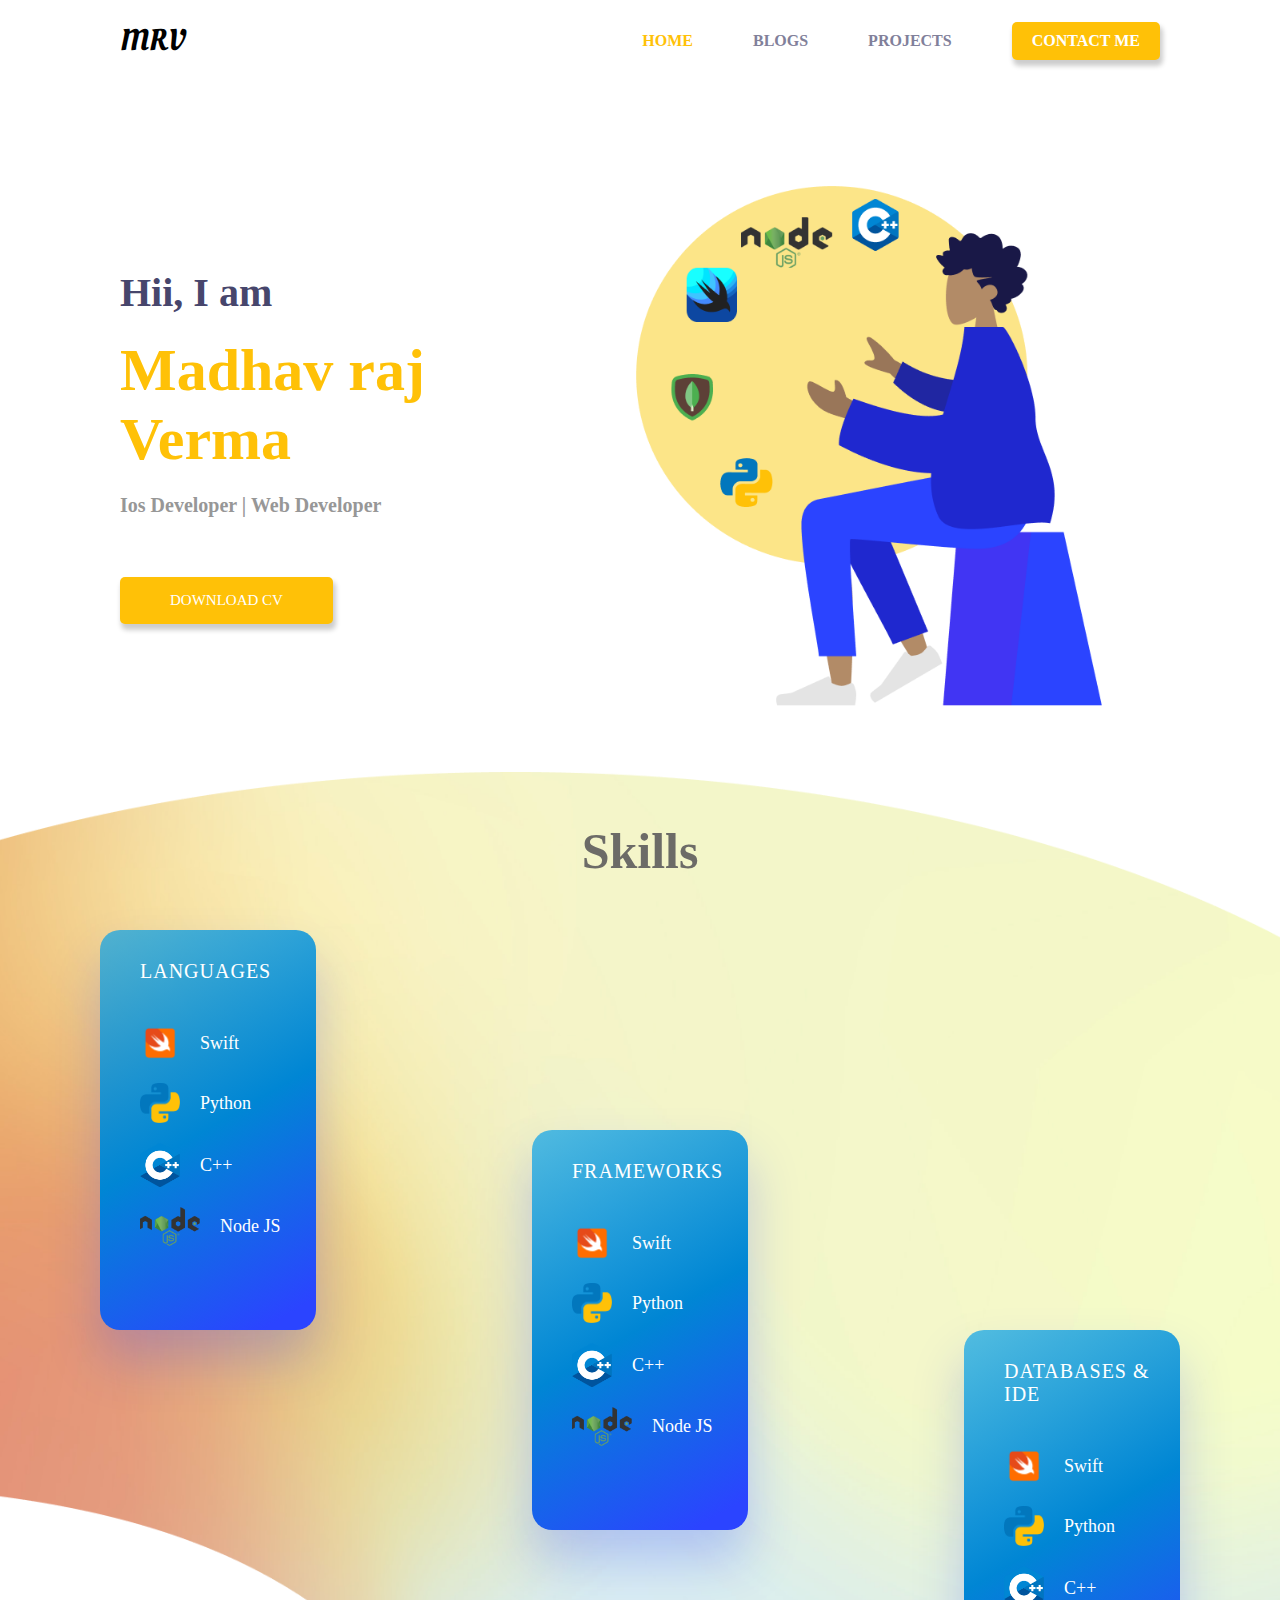
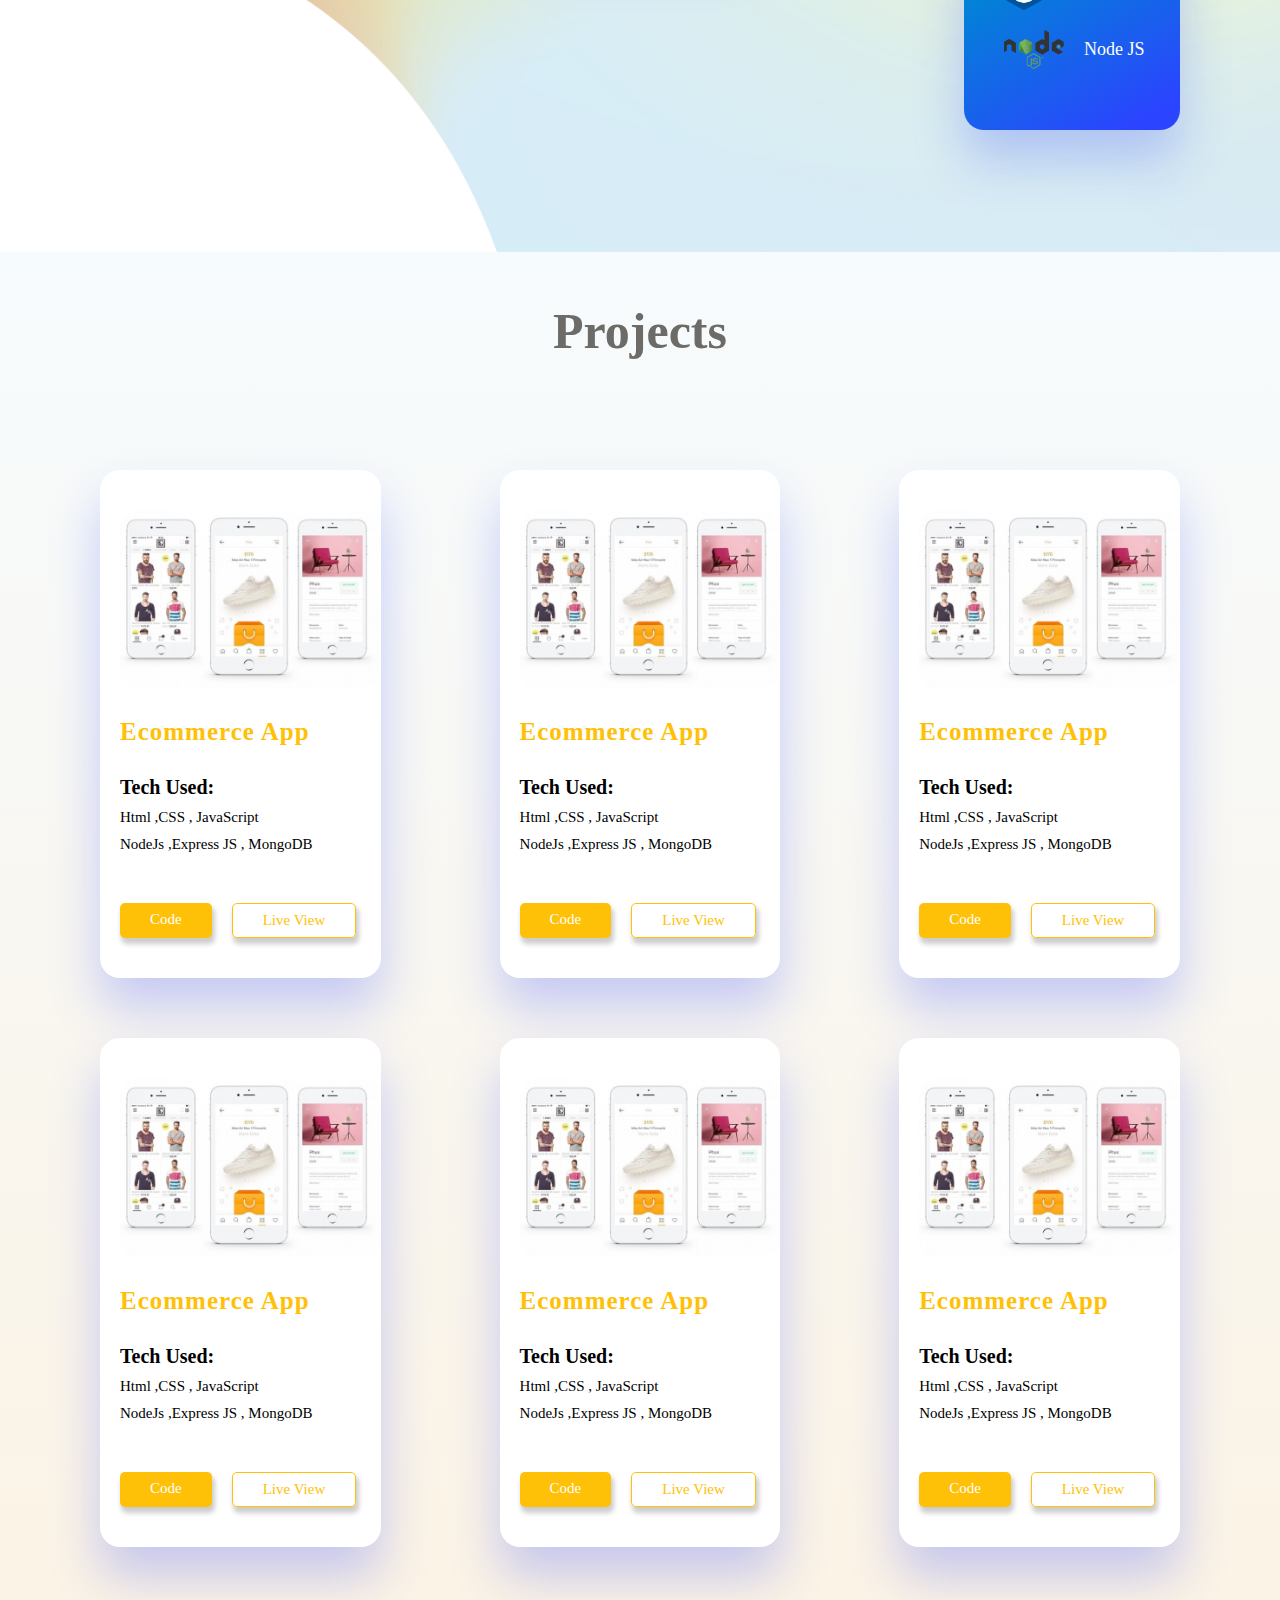
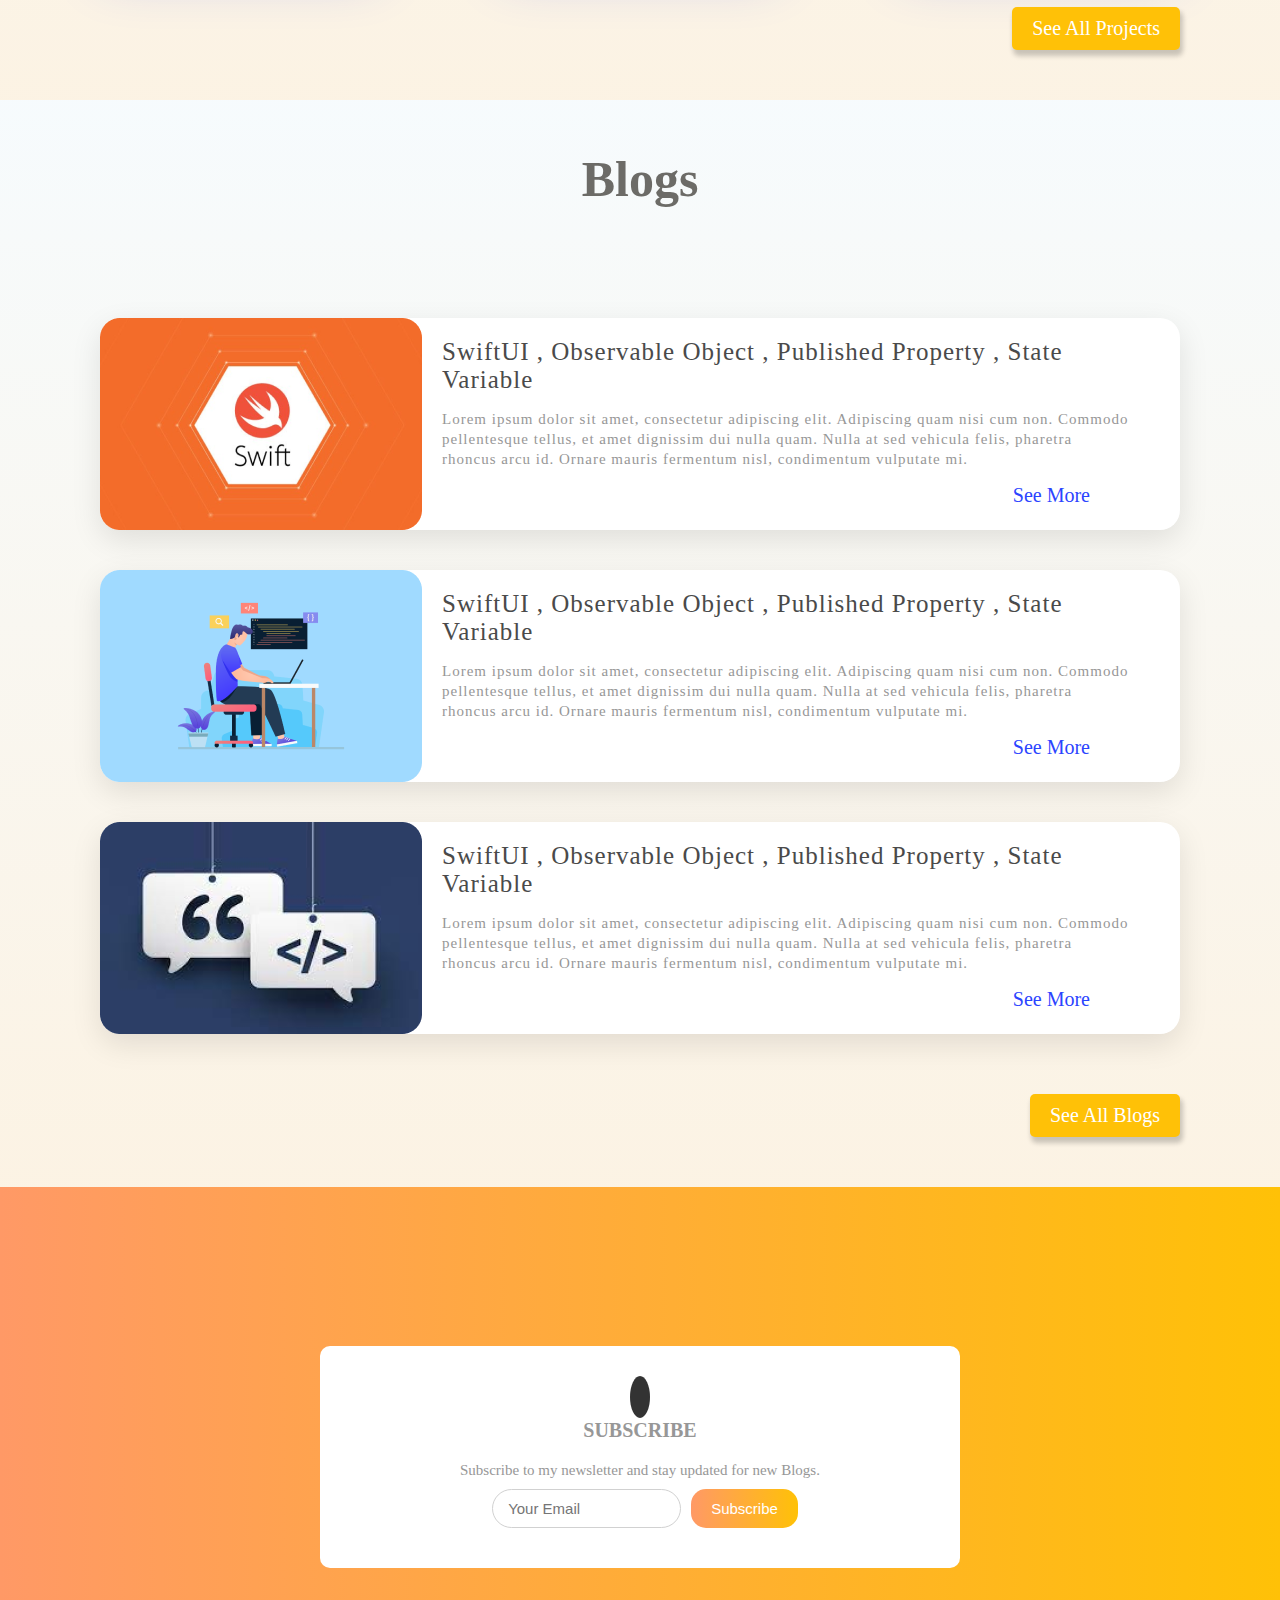
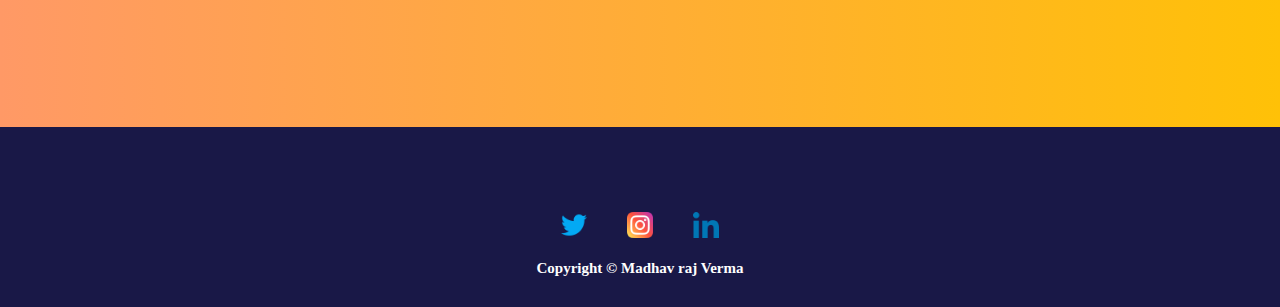
==== index.html @ d3870e19 "first commit" ====
<!DOCTYPE html>
<html lang="en">
<head>
    <meta charset="UTF-8">
    <meta http-equiv="X-UA-Compatible" content="IE=edge">
    <meta name="viewport" content="width=device-width, initial-scale=1.0">
    <link rel="stylesheet" href="https://use.fontawesome.com/releases/v5.9.0/css/all.css" integrity="sha384-i1LQnF23gykqWXg6jxC2ZbCbUMxyw5gLZY6UiUS98LYV5unm8GWmfkIS6jqJfb4E" crossorigin="anonymous">
    <title>MRV</title>
     <link rel="stylesheet" href="style.css">
</head>
<body>
   <div class="container">
  <section class="section-1">
    <div class="nav">
        <div class="logo">
         <a href="" class="logo">MRV</a>
        </div>

        <nav class="nav-bar">
          <a href="" class="nav-link active">Home</a>
          <a href="" class="nav-link">Blogs</a>
          <a href="" class="nav-link">Projects</a>
          <a href="" class="nav-link cta-btn">Contact Me</a>
        </nav>
      </div>
       <div class="section-hero">
           <div class="hero-item">
               <h2 class="intro">Hii, I am</h2>
               <h1 class="name">Madhav raj Verma</h1>
               <h2 class="about">Ios Developer | Web Developer</h2>
               <a href="" class="download-cv-btn">Download CV</a>
           </div>
           <div class="hero-image">
               <img src="images/heroImage.png" class ='img-hero' alt="">
           </div>
       </div>
  </section>
  <section class="section-2">
      <h1 class="skills-heading">Skills</h1>
    <div class="skills-section">
        <div class="card card-1">
          <p class="skill-head">Languages</p>
  
            <div class="skills">
              <div class="skill">
                  <img src="images/swift-icon.png" alt="" class="skill-icon">
                   <p class="skill-name">Swift</p>
              </div>
              <div class="skill">
                 <img src="images/python-icon.png" alt="" class="skill-icon">
                  <p class="skill-name">Python</p>
             </div>
             <div class="skill">
                 <img src="images/c++-icon.png" alt="" class="skill-icon">
                  <p class="skill-name">C++</p>
             </div>
             <div class="skill">
                 <img src="images/nodejs-icon.png" alt="" class="skill-icon node-js-icon">
                  <p class="skill-name">Node JS</p>
             </div>
            </div>
        </div>
  
        <div class="card card-2">
          <p class="skill-head">Frameworks</p>
          
            <div class="skills">
              <div class="skill">
                  <img src="images/swift-icon.png" alt="" class="skill-icon">
                   <p class="skill-name">Swift</p>
              </div>
              <div class="skill">
                 <img src="images/python-icon.png" alt="" class="skill-icon">
                  <p class="skill-name">Python</p>
             </div>
             <div class="skill">
                 <img src="images/c++-icon.png" alt="" class="skill-icon">
                  <p class="skill-name">C++</p>
             </div>
             <div class="skill">
                 <img src="images/nodejs-icon.png" alt="" class="skill-icon node-js-icon">
                  <p class="skill-name">Node JS</p>
             </div>
            </div>
        </div>
  
        <div class="card card-3 ">
          <p class="skill-head">Databases & IDE</p>
          
            <div class="skills">
              <div class="skill">
                  <img src="images/swift-icon.png" alt="" class="skill-icon">
                   <p class="skill-name">Swift</p>
              </div>
              <div class="skill">
                 <img src="images/python-icon.png" alt="" class="skill-icon">
                  <p class="skill-name">Python</p>
             </div>
             <div class="skill">
                 <img src="images/c++-icon.png" alt="" class="skill-icon">
                  <p class="skill-name">C++</p>
             </div>
             <div class="skill">
                 <img src="images/nodejs-icon.png" alt="" class="skill-icon node-js-icon">
                  <p class="skill-name">Node JS</p>
             </div>
            </div>
        </div>
  
    </div>
  </section>
  <div class="project-section">
    <h1 class="projects-heading">Projects</h1>
    <div class="projects">
      <div class="project-card">
        <img src="images/ecommrce.png" alt="">
         <h2 class="project-name">
           Ecommerce App
         </h2>
         <div class="techUsed">
          <h2>
            Tech Used:
          </h2>
          <ul class = "tech-list">
            <li>Html ,CSS , JavaScript</li>
            <li>NodeJs ,Express JS , MongoDB</li>
          </ul>
         </div>
         <div class="project-btns">
           <a href="" class="code-btn">Code</a>
           <a href="" class="live-view-btn">Live View</a>
         </div>
      </div>
      <div class="project-card">
        <img src="images/ecommrce.png" alt="">
         <h2 class="project-name">
           Ecommerce App
         </h2>
         <div class="techUsed">
          <h2>
            Tech Used:
          </h2>
          <ul class = "tech-list">
            <li>Html ,CSS , JavaScript</li>
            <li>NodeJs ,Express JS , MongoDB</li>
          </ul>
         </div>
         <div class="project-btns">
           <a href="" class="code-btn">Code</a>
           <a href="" class="live-view-btn">Live View</a>
         </div>
      </div>
      <div class="project-card">
        <img src="images/ecommrce.png" alt="">
         <h2 class="project-name">
           Ecommerce App
         </h2>
         <div class="techUsed">
          <h2>
            Tech Used:
          </h2>
          <ul class = "tech-list">
            <li>Html ,CSS , JavaScript</li>
            <li>NodeJs ,Express JS , MongoDB</li>
          </ul>
         </div>
         <div class="project-btns">
           <a href="" class="code-btn">Code</a>
           <a href="" class="live-view-btn">Live View</a>
         </div>
      </div>
    </div>
  
    <div class="projects">
      <div class="project-card">
        <img src="images/ecommrce.png" alt="">
         <h2 class="project-name">
           Ecommerce App
         </h2>
         <div class="techUsed">
          <h2>
            Tech Used:
          </h2>
          <ul class = "tech-list">
            <li>Html ,CSS , JavaScript</li>
            <li>NodeJs ,Express JS , MongoDB</li>
          </ul>
         </div>
         <div class="project-btns">
           <a href="" class="code-btn">Code</a>
           <a href="" class="live-view-btn">Live View</a>
         </div>
      </div>
      <div class="project-card">
        <img src="images/ecommrce.png" alt="">
         <h2 class="project-name">
           Ecommerce App
         </h2>
         <div class="techUsed">
          <h2>
            Tech Used:
          </h2>
          <ul class = "tech-list">
            <li>Html ,CSS , JavaScript</li>
            <li>NodeJs ,Express JS , MongoDB</li>
          </ul>
         </div>
         <div class="project-btns">
           <a href="" class="code-btn">Code</a>
           <a href="" class="live-view-btn">Live View</a>
         </div>
      </div>
      <div class="project-card">
        <img src="images/ecommrce.png" alt="">
         <h2 class="project-name">
           Ecommerce App
         </h2>
         <div class="techUsed">
          <h2>
            Tech Used:
          </h2>
          <ul class = "tech-list">
            <li>Html ,CSS , JavaScript</li>
            <li>NodeJs ,Express JS , MongoDB</li>
          </ul>
         </div>
         <div class="project-btns">
           <a href="" class="code-btn">Code</a>
           <a href="" class="live-view-btn">Live View</a>
         </div>
      </div>
    </div>
    <div class="see-all-project">
      <a href="" class="all-project">See All Projects</a>
    </div>
  </div>
  
  <section class="blog-section">
    <h1 class="projects-heading">Blogs</h1>
    <div class="blogs">
      <div class="blog">
        <img src="images/blog-1.png" alt="">
         <div class="blog-heading">
           <div class="title">
            SwiftUI , Observable Object , Published Property , State Variable 
           </div>
           <div class="subtile">
            Lorem ipsum dolor sit amet, consectetur adipiscing elit. Adipiscing quam nisi cum non. Commodo pellentesque tellus, et amet dignissim dui nulla quam. Nulla at sed vehicula felis, pharetra rhoncus arcu id. Ornare mauris fermentum nisl, condimentum vulputate mi.
           </div>
           <div class="see-all-btn">
             <a href="" class="sell-all">See More</a>
           </div>
         </div>
      </div>
      <div class="blog">
        <img src="images/blog-2.png" alt="">
         <div class="blog-heading">
           <div class="title">
            SwiftUI , Observable Object , Published Property , State Variable 
           </div>
           <div class="subtile">
            Lorem ipsum dolor sit amet, consectetur adipiscing elit. Adipiscing quam nisi cum non. Commodo pellentesque tellus, et amet dignissim dui nulla quam. Nulla at sed vehicula felis, pharetra rhoncus arcu id. Ornare mauris fermentum nisl, condimentum vulputate mi.
           </div>
           <div class="see-all-btn">
             <a href="" class="sell-all">See More</a>
           </div>
         </div>
      </div>
      <div class="blog">
        <img src="images/blog-3.png" alt="">
         <div class="blog-heading">
           <div class="title">
            SwiftUI , Observable Object , Published Property , State Variable 
           </div>
           <div class="subtile">
            Lorem ipsum dolor sit amet, consectetur adipiscing elit. Adipiscing quam nisi cum non. Commodo pellentesque tellus, et amet dignissim dui nulla quam. Nulla at sed vehicula felis, pharetra rhoncus arcu id. Ornare mauris fermentum nisl, condimentum vulputate mi.
           </div>
           <div class="see-all-btn">
             <a href="" class="sell-all">See More</a>
           </div>
         </div>
      </div>
    </div>
    <div class="see-all-project">
      <a href="" class="all-project">See All Blogs</a>
    </div>
  </section>

<section class="news-letter">
  <div class="wrapper">
    <form action="#" class="card-content">
      <div class="container">
        <div class="image">
          <i class="fas fa-envelope"></i>
        </div>
        <h1>Subscribe</h1>
        <p>Subscribe to my newsletter and stay updated for new Blogs.</p>
      </div>
      <div class="form-input">
        <label for="email"></label>
        <input type="email" placeholder="Your Email">
        <button class="subscribe-btn">Subscribe</button>
      </div>
    </form>
  </div>
</section>

  <footer class="footer">
    <div class="social-media-icon">
      <a href="" class="social-icon">
        <img src="images/twitter.png" class="social-image" alt="">
      </a>
      <a href="" class="social-icon">
        <img src="images/instagram.png" class="social-image" alt="">
      </a>
      <a href="" class="social-icon">
        <img src="images/linkedin.png" class="social-image" alt="">
              </a>
    </div>
    <h3 class="copyright">Copyright © Madhav raj Verma</h3>
  </footer>


   </div>
</body>
</html>
---- style.css ----
@import url('https://fonts.googleapis.com/css2?family=Oleo+Script:wght@700&display=swap');
@import url('https://fonts.googleapis.com/css?family=Roboto:300,400,700&display=swap');
/* Common Styles */
* {
    margin: 0;
    padding: 0;
    box-sizing: border-box;
    list-style-type: none;
    outline: none;
    text-decoration: none;

    /* font-family: "Work Sans", sans-serif; */
  }
  
  html {
    font-size: 62.5%;
    scroll-behavior: smooth;
   
  }
  
  :root {
    --primary-color: #FFC107;
    --white-color: #fff;
    --black-color: #000;
  }
  
  .center {
    display: flex;
    justify-content: center;
    align-items: center;
  }
  /* End of Common Styles */
  

  /* Nav Section */

  .section-1 {
      margin: 0 12rem;
  }

.nav {
    display: flex;
    justify-content:space-between;
    align-items:center;
    margin-top: 2rem;
}

.nav-bar {
    display: flex;
    justify-content:space-between;
    align-items:center;
    gap:6rem;
}

.logo {
    font-family: 'Oleo Script', cursive;
    font-size:3rem;
    
    text-transform:uppercase;
    text-decoration: none;
    color: #000;
}
.nav-link {
    font-size:1.6rem;
    font-weight: 800;
    text-transform:uppercase;
    color:#81809A;
    text-decoration: none;
    transition :all .5s; 
}

.nav-link:hover {
    color: var(--primary-color);
}

.active {
    color: var(--primary-color);
}

.cta-btn {
    padding:1rem 2rem;
    background-color:var(--primary-color);
    color: var(--white-color);
    border-radius: .5rem;
    box-shadow: 2px 5px 5px 1px rgba(0, 0, 0, 0.2);
    transition: all .2s;
}

.cta-btn:hover {
    color: var(--white-color);
    transform: scale(1.05);
}

/* Hero -section */

.section-hero {
    margin-top:6rem;
    display:flex;
    justify-content:space-between;
    /* align-items:center; */
}

.hero-item {
    display:flex;
    flex-direction:column;
    justify-content:center;
    align-items:flex-start;
    gap:2rem;
}



.hero-image {
    transform: scale(0.8);
    -webkit-animation: mover 2s infinite  alternate;
    animation: mover 2s infinite  alternate;
}
@-webkit-keyframes mover {
    0% { transform: translateY(0); }
    100% { transform: translateY(-20px); }
}
@keyframes mover {
    0% { transform: translateY(0); }
    100% { transform: translateY(-20px); }
}

.intro {
    font-size:4rem;
    color:#47466C;
}
.name {
    font-size:6rem;
    color:var(--primary-color);
}
.about {
    font-size:2rem;
    color:#979797;
}

.download-cv-btn{
    margin-top:4rem;
    font-size:1.5rem;
    text-transform:uppercase;
    padding:1.5rem 5rem;
    background-color:var(--primary-color);
    color: var(--white-color);
    border-radius: .5rem;
    box-shadow: 2px 5px 5px 1px rgba(0, 0, 0, 0.2);
    transition: all .2s;
}

.download-cv-btn:hover {
    color: var(--white-color);
    transform: scale(1.05);
}

/* end of Hero -section */

/* end of Section -1 */


/* skils-section */ 

.section-2 {
    background: url(images/bg-ellipse.png)    ; 
    background-size: cover;  
    width: 100%;
    height:120vh; 
}

.skills-heading {
    font-size:5rem;
    text-align: center;
    padding-top: 5rem;
    color: #6C6B67;
}


.skills-section {
  
    width: 100%;
    height:100vh;
    display: flex;
    justify-content:space-between;
    padding: 5rem 10rem;
}
  

.card {
    width:20%;
    height:40rem;
    display:flex;
    flex-direction: column;
    align-items: flex-start;
    gap:4rem;
    padding:3rem  0;
    background: linear-gradient(149.83deg, rgba(3, 169, 244, 0.6) -10.82%, #0086D4 49.66%, #2B44FF 94.01%);
    box-shadow: 0px 30px 50px rgba(43, 68, 255, 0.25);
    border-radius: 20px;
    padding-left: 4rem;
    transition: all .4s;
}

.card-2 {
    align-self: center;
}

.card-3 {
    align-self: flex-end;
}

.card:hover {
    transform:  translateY(-10px) scale(1.09);
    /* transform:; */
}

.skills {
    display:flex;
    flex-direction: column;
    align-items: flex-start;
    gap:2rem;
    
}

.skill-head {
    font-size:2rem;
    text-transform: uppercase;
    color: var(--white-color);
    letter-spacing: .1rem;
}

.skill {
    display:flex;
    justify-content:center;
    align-items:center;
    gap:2rem;
}

.skill p {
   
    color: var(--white-color);
    font-size:1.8rem;
}

.skill-icon {
    width:40px;
}

.node-js-icon {
    width:60px
}

/* end of skills Section*/
  
/* project Section */

.project-section {
    width:100%;
    height:100%;
    padding: 5rem 10rem;
    background: linear-gradient(180deg, rgba(214, 236, 247, 0.21) 0%, rgba(242, 206, 146, 0.25) 100%);
    display: flex;
    flex-direction: column;
    gap:6rem;
}

.projects-heading {
    font-size:5rem;
    text-align: center;
     margin-bottom: 5rem;
     color:#6C6B67;
}

.projects {
    display:flex;
    justify-content:space-between;
}

.project-card {
    width:26%;  
    display:flex;
    flex-direction: column;
    gap:3rem;
    background-color: white;
    padding-top: 4rem;
    padding-bottom: 4rem;
    padding-left: 2rem;
    box-shadow: 0px 30px 50px rgba(43, 68, 255, 0.25);
    border-radius: 20px;
    transition : all .5s;
   
}

.project-card:hover {
    transform:scale(1.04);
}

.project-card img {
    width: 100%;
}

.project-name {
    font-size: 2.5rem;
    color: var(--primary-color);
    letter-spacing: .1rem;
}

.techUsed {
    display: flex;
    flex-direction: column;
    gap:1rem;
}

.tech-list {
    display: flex;
    flex-direction: column;
    gap:1rem;
}

.tech-list li {
    font-size:1.5rem;
}

.techUsed h2 {
    font-size: 2rem;
}

.project-btns {
    margin-top:2rem;
    display: flex;
    gap:2rem;
}

.code-btn{
    font-size:1.5rem;
    padding:.8rem 3rem;
    background-color:var(--primary-color);
    color: var(--white-color);
    border-radius: .5rem;
    box-shadow: 2px 5px 5px 1px rgba(0, 0, 0, 0.2);
    transition: all .2s;
   
}

.live-view-btn {
    font-size:1.5rem;
    padding:.8rem 3rem;
    color:var(--primary-color);
    border-radius: .5rem;
    border: 1px solid var(--primary-color);;
    box-shadow: 2px 5px 5px 1px rgba(0, 0, 0, 0.2);
    transition: all .2s;
}

.code-btn:hover {
    color: var(--white-color);
    transform: scale(1.05);
}

.live-view-btn:hover {
    transform: scale(1.05);
}

.see-all-project {
    display: flex;
    justify-content:flex-end;
  }
  
  .all-project {
      font-size:2rem;
      padding:1rem 2rem;
      /* padding:.8rem 3rem; */
      background-color:var(--primary-color);
      color: var(--white-color);
      border-radius: .5rem;
      box-shadow: 2px 5px 5px 1px rgba(0, 0, 0, 0.2);
      transition: all .2s;
  }

  .all-project:hover {
    color: var(--white-color);
    transform: scale(1.05);
  }

/* end of projects Section */


/*Blog Section */
.blog-section {
    width:100%;
    height:100%;
    padding: 5rem 10rem;
    background: linear-gradient(180deg, rgba(214, 236, 247, 0.21) 0%, rgba(242, 206, 146, 0.25) 100%);
    display: flex;
    flex-direction: column;
    gap:6rem;
}

.blogs {
    display: flex;
    flex-direction: column;
    gap:4rem;
}

.blog {
    display:flex;
    gap:2rem;
    background-color:var(--white-color);
    box-shadow: 0px 10px 30px rgba(0, 0, 0, 0.1);
    border-radius: 20px;   
   transition : all .5s;
}

.blog:hover {
    transform:scale(1.02);
}

.blog-heading {
    display:flex;
    flex-direction: column;
    margin-top:2rem;
    gap:1.5rem;
    padding-right: 5rem;
    
}

.title {
    font-size:2.5rem;
    color:#4A4A4A;
    letter-spacing: .1rem;
}

.subtile {
    font-size:1.5rem;
    color:#979797;
    letter-spacing: .1rem;
    line-height: 2rem;
}


.see-all-btn {
    justify-self: flex-end;
    display: flex;
    justify-content:flex-end;
  }
  
  .sell-all {
      color:#2B44FF;
      font-size:2rem;
       margin-right:4rem ;
     
  }


  /* end of blogs Section */


  /* subscribe Section */

.news-letter {
    width: 100%;
    height:60vh;
    background: linear-gradient(90deg, #ff9966, #FFC107);

}

.wrapper {
    display:flex;
    height: 100%;
    justify-content:center;
    align-items:center;
}
.card-content {
    width: 50%;
    background:#fff;
    display: flex;
    flex-direction: column;
    align-items: center;
    border-radius: 1rem;
    padding: 4rem .5rem;
}
.container {
    width:100%;
    display: flex;
    flex-direction: column;
    align-items:center;
}

.fas.fa-envelope {
    color: #fff;
    font-size: 2rem;
    background: #333;
    padding: 1rem;
    border-radius: 100%;
    margin: 0 0 1rem 0;
  }


  .card-content h1 {
    text-transform: uppercase;
    font-size: 2rem;
    margin: 1rem 1rem;
    color:#979797;
  }
  .card-content p {
      font-size: 1.5rem;
    margin: 1rem 1rem;
    color:#979797;
  }

  .form-input {
    width:100%;
    display: flex;
    justify-content:center;
    gap:1rem;
}


input {
  padding: 1rem 1.5rem;
  width: 30%;
  border-radius: 2rem;
  outline: none;
  border: .1rem solid #d1d1d1;
  font-size: 1.5rem;
}

.subscribe-btn {
  padding: 1rem 2rem;
  border-radius: 1.5rem;
  background: linear-gradient(90deg, #ff9966, #FFC107);
  color: #fff;
  font-size: 1.5rem;
  border: none;
  outline: none;
  cursor: pointer;

}

/* end of subscribe section */

  /* footer-section */

  footer {
      width:100%;
      height:20vh;
      background-color:#191847;
      display: flex;
      flex-direction: column;
      justify-content:flex-end;
      align-items:center;
      gap:2rem;
      padding-bottom:3rem;
  }
  .social-media-icon {
      display: flex;
      gap:4rem;
  }
  .social-image {
      width:26px;
  }

  .copyright {
      font-size: 1.5rem;
      color: var(--white-color);
  }

/* end of footer section */
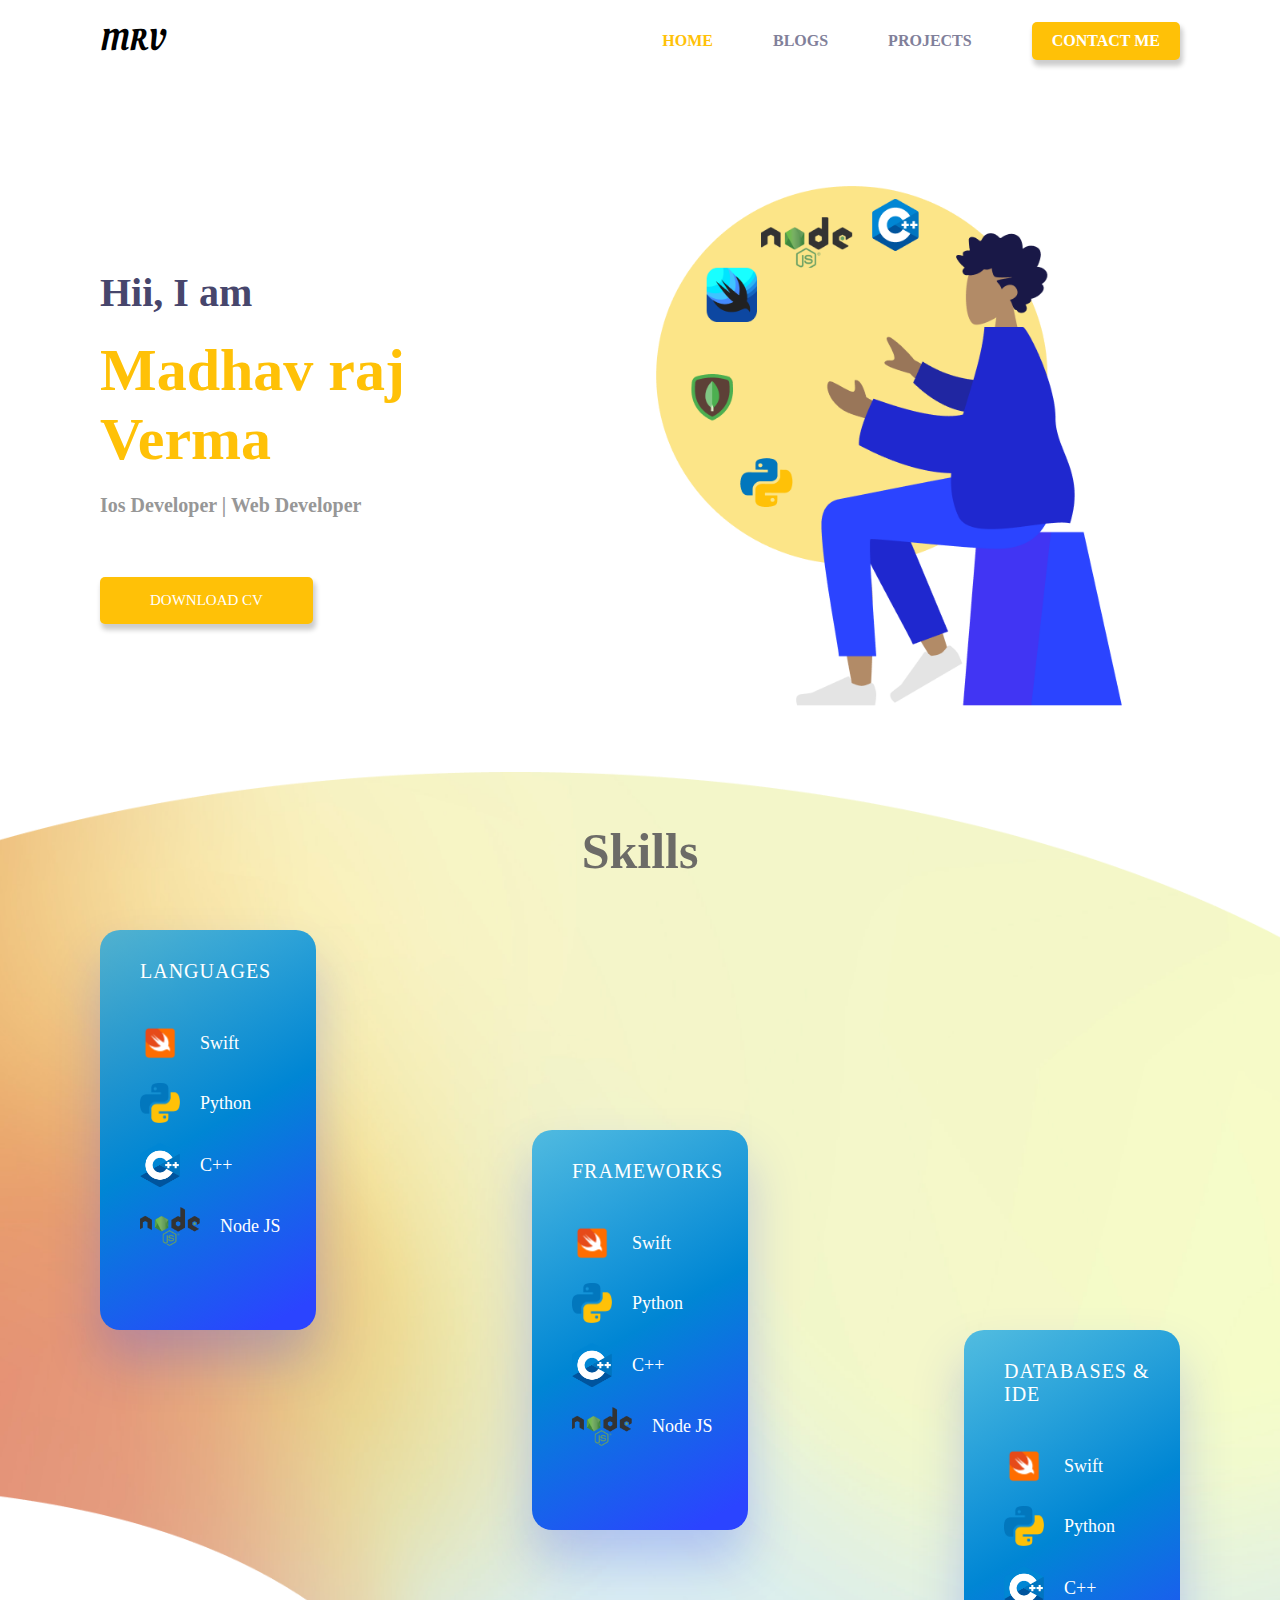
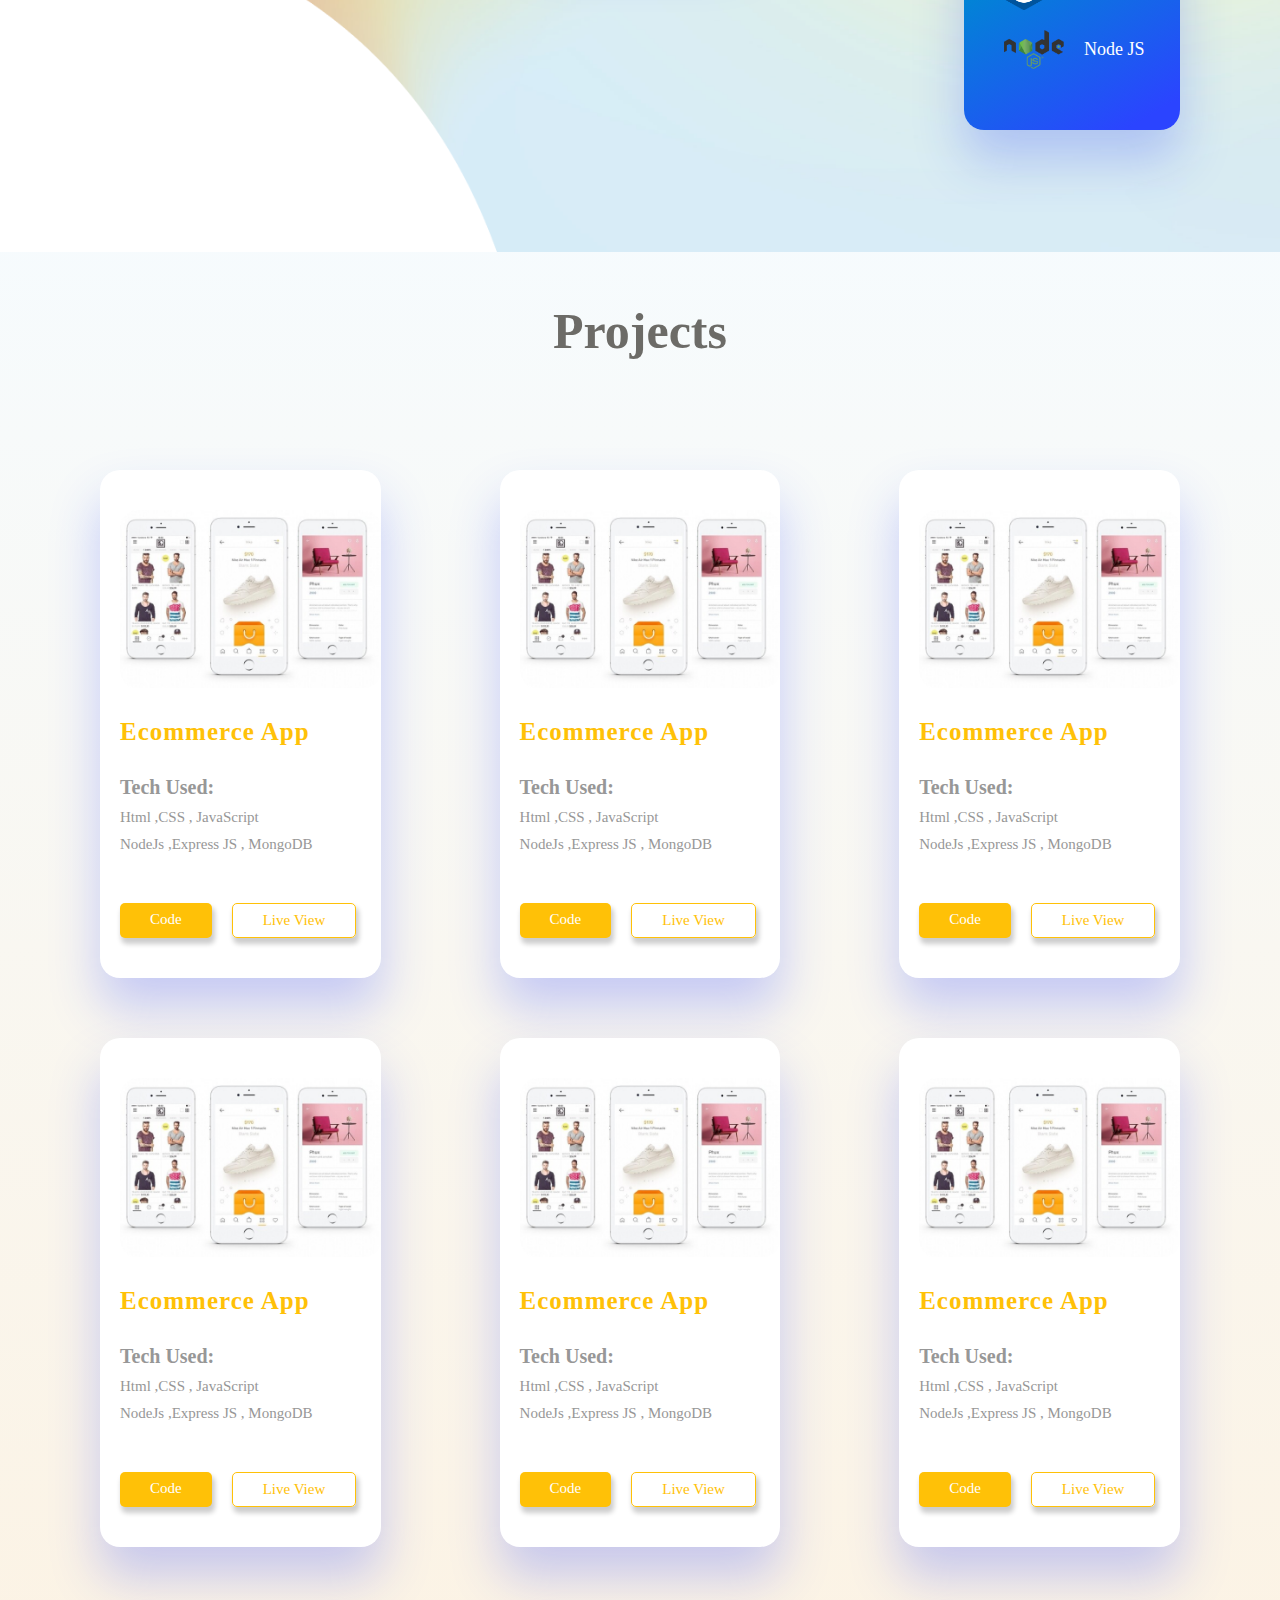
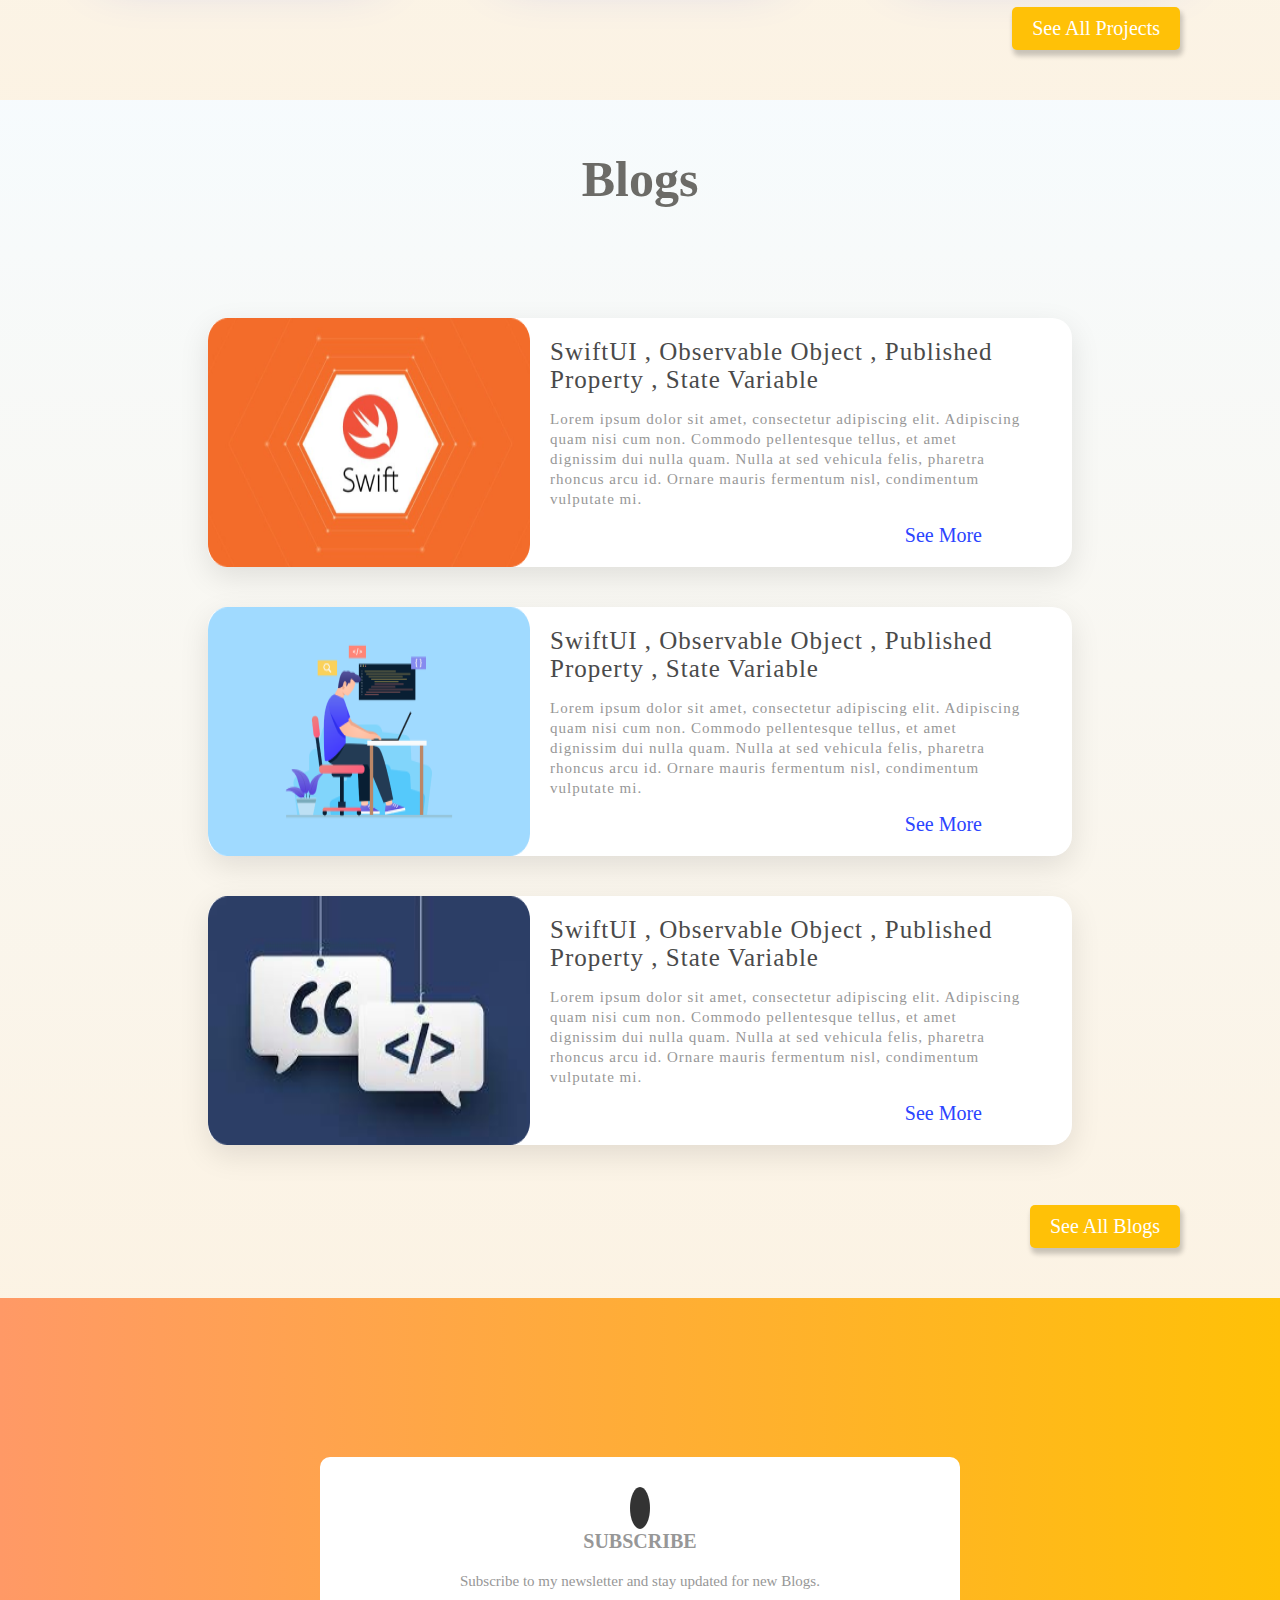
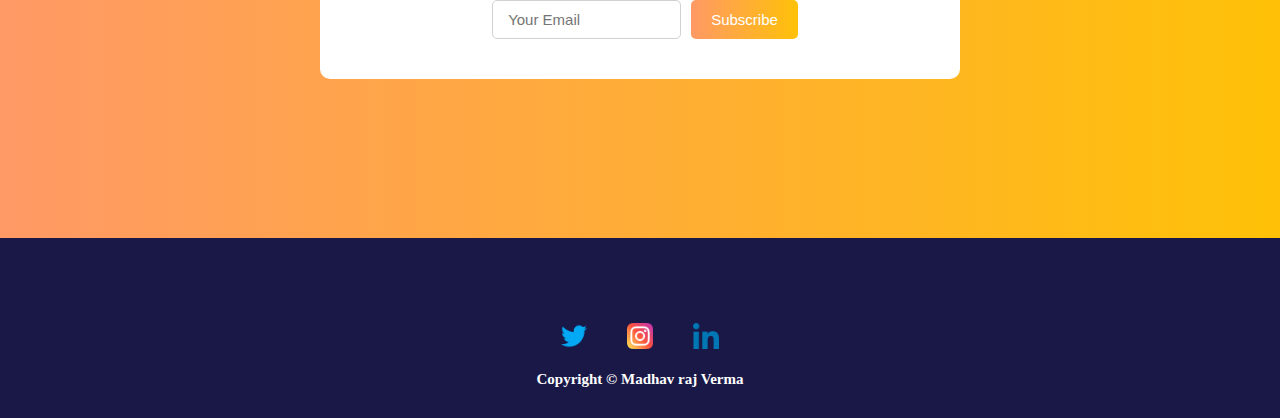
==== commit cf24ba82: "modified blog.html" ====
--- a/index.html
+++ b/index.html
@@ -6,7 +6,9 @@
     <meta name="viewport" content="width=device-width, initial-scale=1.0">
     <link rel="stylesheet" href="https://use.fontawesome.com/releases/v5.9.0/css/all.css" integrity="sha384-i1LQnF23gykqWXg6jxC2ZbCbUMxyw5gLZY6UiUS98LYV5unm8GWmfkIS6jqJfb4E" crossorigin="anonymous">
     <title>MRV</title>
+    <link rel="stylesheet" href="main.css">
      <link rel="stylesheet" href="style.css">
+    
 </head>
 <body>
    <div class="container">
@@ -17,10 +19,10 @@
         </div>
 
         <nav class="nav-bar">
-          <a href="" class="nav-link active">Home</a>
-          <a href="" class="nav-link">Blogs</a>
-          <a href="" class="nav-link">Projects</a>
-          <a href="" class="nav-link cta-btn">Contact Me</a>
+          <a href="index.html" class="nav-link active">Home</a>
+          <a href="blog/blog.html" class="nav-link">Blogs</a>
+          <a href="projects/project.index.html" class="nav-link">Projects</a>
+          <a href="contactus/contact.html" class="nav-link cta-btn">Contact Me</a>
         </nav>
       </div>
        <div class="section-hero">
@@ -282,7 +284,7 @@
       </div>
     </div>
     <div class="see-all-project">
-      <a href="" class="all-project">See All Blogs</a>
+      <a href="blog/blog.html" class="all-project">See All Blogs</a>
     </div>
   </section>
 
--- a/main.css
+++ b/main.css
@@ -0,0 +1,123 @@
+@import url('https://fonts.googleapis.com/css2?family=Oleo+Script:wght@700&display=swap');
+@import url('https://fonts.googleapis.com/css?family=Roboto:300,400,700&display=swap');
+/* Common Styles */
+* {
+    margin: 0;
+    padding: 0;
+    box-sizing: border-box;
+    list-style-type: none;
+    outline: none;
+    text-decoration: none;
+
+    /* font-family: "Work Sans", sans-serif; */
+  }
+  
+  html {
+    font-size: 62.5%;
+    scroll-behavior: smooth;
+   
+  }
+  
+  :root {
+    --primary-color: #FFC107;
+    --white-color: #fff;
+    --black-color: #000;
+  }
+  
+  .center {
+    display: flex;
+    justify-content: center;
+    align-items: center;
+  }
+  /* End of Common Styles */
+  
+
+  /* Nav Section */
+
+  .section-1 {
+      margin: 0 10rem;
+  }
+
+.nav {
+    display: flex;
+    justify-content:space-between;
+    align-items:center;
+    margin-top: 2rem;
+}
+
+.nav-bar {
+    display: flex;
+    justify-content:space-between;
+    align-items:center;
+    gap:6rem;
+}
+
+.logo {
+    font-family: 'Oleo Script', cursive;
+    font-size:3rem;
+    
+    text-transform:uppercase;
+    text-decoration: none;
+    color: #000;
+}
+.nav-link {
+    font-size:1.6rem;
+    font-weight: 800;
+    text-transform:uppercase;
+    color:#81809A;
+    text-decoration: none;
+    transition :all .5s; 
+}
+
+.nav-link:hover {
+    color: var(--primary-color);
+}
+
+.active {
+    color: var(--primary-color);
+}
+
+.cta-btn {
+    padding:1rem 2rem;
+    background-color:var(--primary-color);
+    color: var(--white-color);
+    border-radius: .5rem;
+    box-shadow: 2px 5px 5px 1px rgba(0, 0, 0, 0.2);
+    transition: all .2s;
+}
+
+.cta-btn:hover {
+    color: var(--white-color);
+    transform: scale(1.05);
+}
+/* end of Nav Section */
+
+
+
+  /* footer-section */
+
+  footer {
+    width:100%;
+    height:20vh;
+    background-color:#191847;
+    display: flex;
+    flex-direction: column;
+    justify-content:flex-end;
+    align-items:center;
+    gap:2rem;
+    padding-bottom:3rem;
+}
+.social-media-icon {
+    display: flex;
+    gap:4rem;
+}
+.social-image {
+    width:26px;
+}
+
+.copyright {
+    font-size: 1.5rem;
+    color: var(--white-color);
+}
+
+/* end of footer section */--- a/style.css
+++ b/style.css
@@ -1,95 +1,3 @@
-@import url('https://fonts.googleapis.com/css2?family=Oleo+Script:wght@700&display=swap');
-@import url('https://fonts.googleapis.com/css?family=Roboto:300,400,700&display=swap');
-/* Common Styles */
-* {
-    margin: 0;
-    padding: 0;
-    box-sizing: border-box;
-    list-style-type: none;
-    outline: none;
-    text-decoration: none;
-
-    /* font-family: "Work Sans", sans-serif; */
-  }
-  
-  html {
-    font-size: 62.5%;
-    scroll-behavior: smooth;
-   
-  }
-  
-  :root {
-    --primary-color: #FFC107;
-    --white-color: #fff;
-    --black-color: #000;
-  }
-  
-  .center {
-    display: flex;
-    justify-content: center;
-    align-items: center;
-  }
-  /* End of Common Styles */
-  
-
-  /* Nav Section */
-
-  .section-1 {
-      margin: 0 12rem;
-  }
-
-.nav {
-    display: flex;
-    justify-content:space-between;
-    align-items:center;
-    margin-top: 2rem;
-}
-
-.nav-bar {
-    display: flex;
-    justify-content:space-between;
-    align-items:center;
-    gap:6rem;
-}
-
-.logo {
-    font-family: 'Oleo Script', cursive;
-    font-size:3rem;
-    
-    text-transform:uppercase;
-    text-decoration: none;
-    color: #000;
-}
-.nav-link {
-    font-size:1.6rem;
-    font-weight: 800;
-    text-transform:uppercase;
-    color:#81809A;
-    text-decoration: none;
-    transition :all .5s; 
-}
-
-.nav-link:hover {
-    color: var(--primary-color);
-}
-
-.active {
-    color: var(--primary-color);
-}
-
-.cta-btn {
-    padding:1rem 2rem;
-    background-color:var(--primary-color);
-    color: var(--white-color);
-    border-radius: .5rem;
-    box-shadow: 2px 5px 5px 1px rgba(0, 0, 0, 0.2);
-    transition: all .2s;
-}
-
-.cta-btn:hover {
-    color: var(--white-color);
-    transform: scale(1.05);
-}
 
 /* Hero -section */
 
@@ -97,6 +5,7 @@
     margin-top:6rem;
     display:flex;
     justify-content:space-between;
+    gap:2rem;
     /* align-items:center; */
 }
 
@@ -309,6 +218,7 @@
     display: flex;
     flex-direction: column;
     gap:1rem;
+    color:#979797;
 }
 
 .tech-list {
@@ -399,10 +309,12 @@
 .blogs {
     display: flex;
     flex-direction: column;
+    align-items:center;
     gap:4rem;
 }
 
 .blog {
+    width: 80%;
     display:flex;
     gap:2rem;
     background-color:var(--white-color);
@@ -448,6 +360,7 @@
       color:#2B44FF;
       font-size:2rem;
        margin-right:4rem ;
+       margin-bottom:2rem ;
      
   }
 
@@ -519,7 +432,7 @@
 input {
   padding: 1rem 1.5rem;
   width: 30%;
-  border-radius: 2rem;
+  border-radius: .5rem;
   outline: none;
   border: .1rem solid #d1d1d1;
   font-size: 1.5rem;
@@ -527,7 +440,7 @@
 
 .subscribe-btn {
   padding: 1rem 2rem;
-  border-radius: 1.5rem;
+  border-radius: .5rem;
   background: linear-gradient(90deg, #ff9966, #FFC107);
   color: #fff;
   font-size: 1.5rem;
@@ -539,30 +452,3 @@
 
 /* end of subscribe section */
 
-  /* footer-section */
-
-  footer {
-      width:100%;
-      height:20vh;
-      background-color:#191847;
-      display: flex;
-      flex-direction: column;
-      justify-content:flex-end;
-      align-items:center;
-      gap:2rem;
-      padding-bottom:3rem;
-  }
-  .social-media-icon {
-      display: flex;
-      gap:4rem;
-  }
-  .social-image {
-      width:26px;
-  }
-
-  .copyright {
-      font-size: 1.5rem;
-      color: var(--white-color);
-  }
-
-/* end of footer section */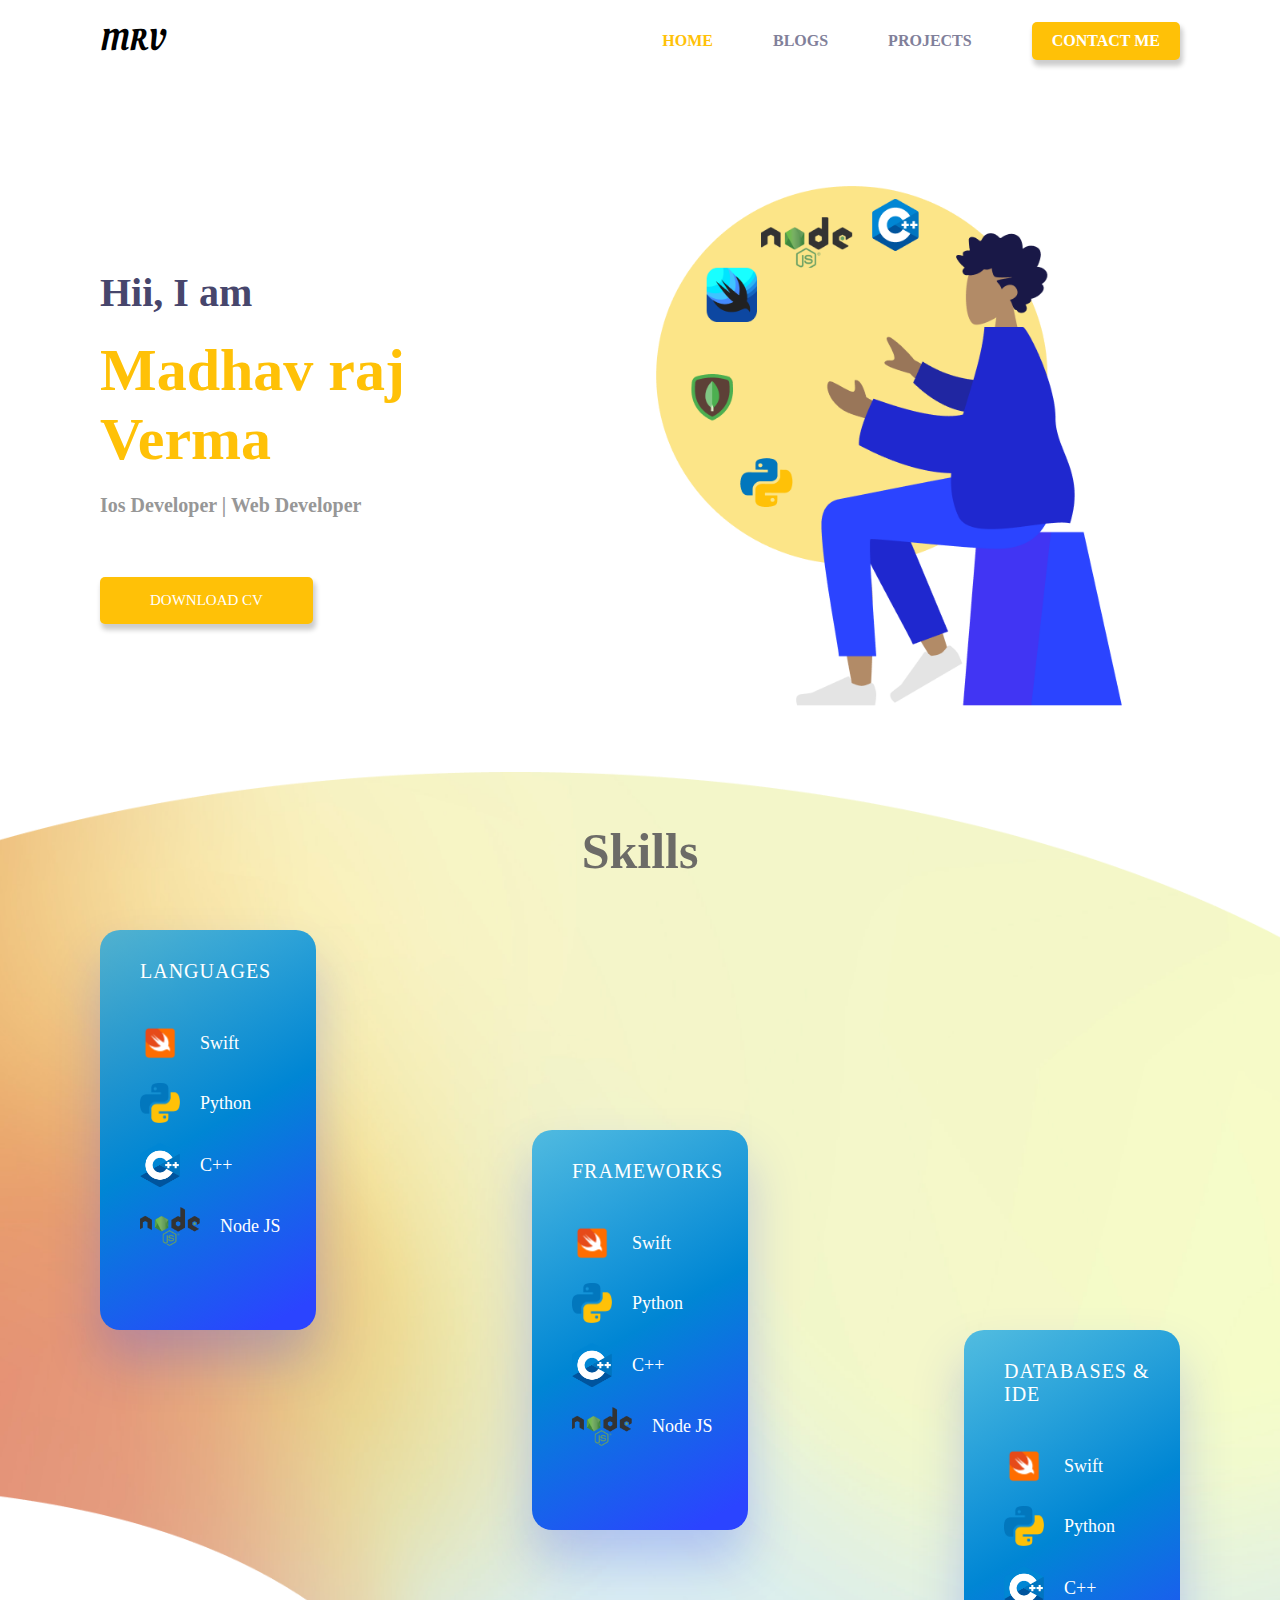
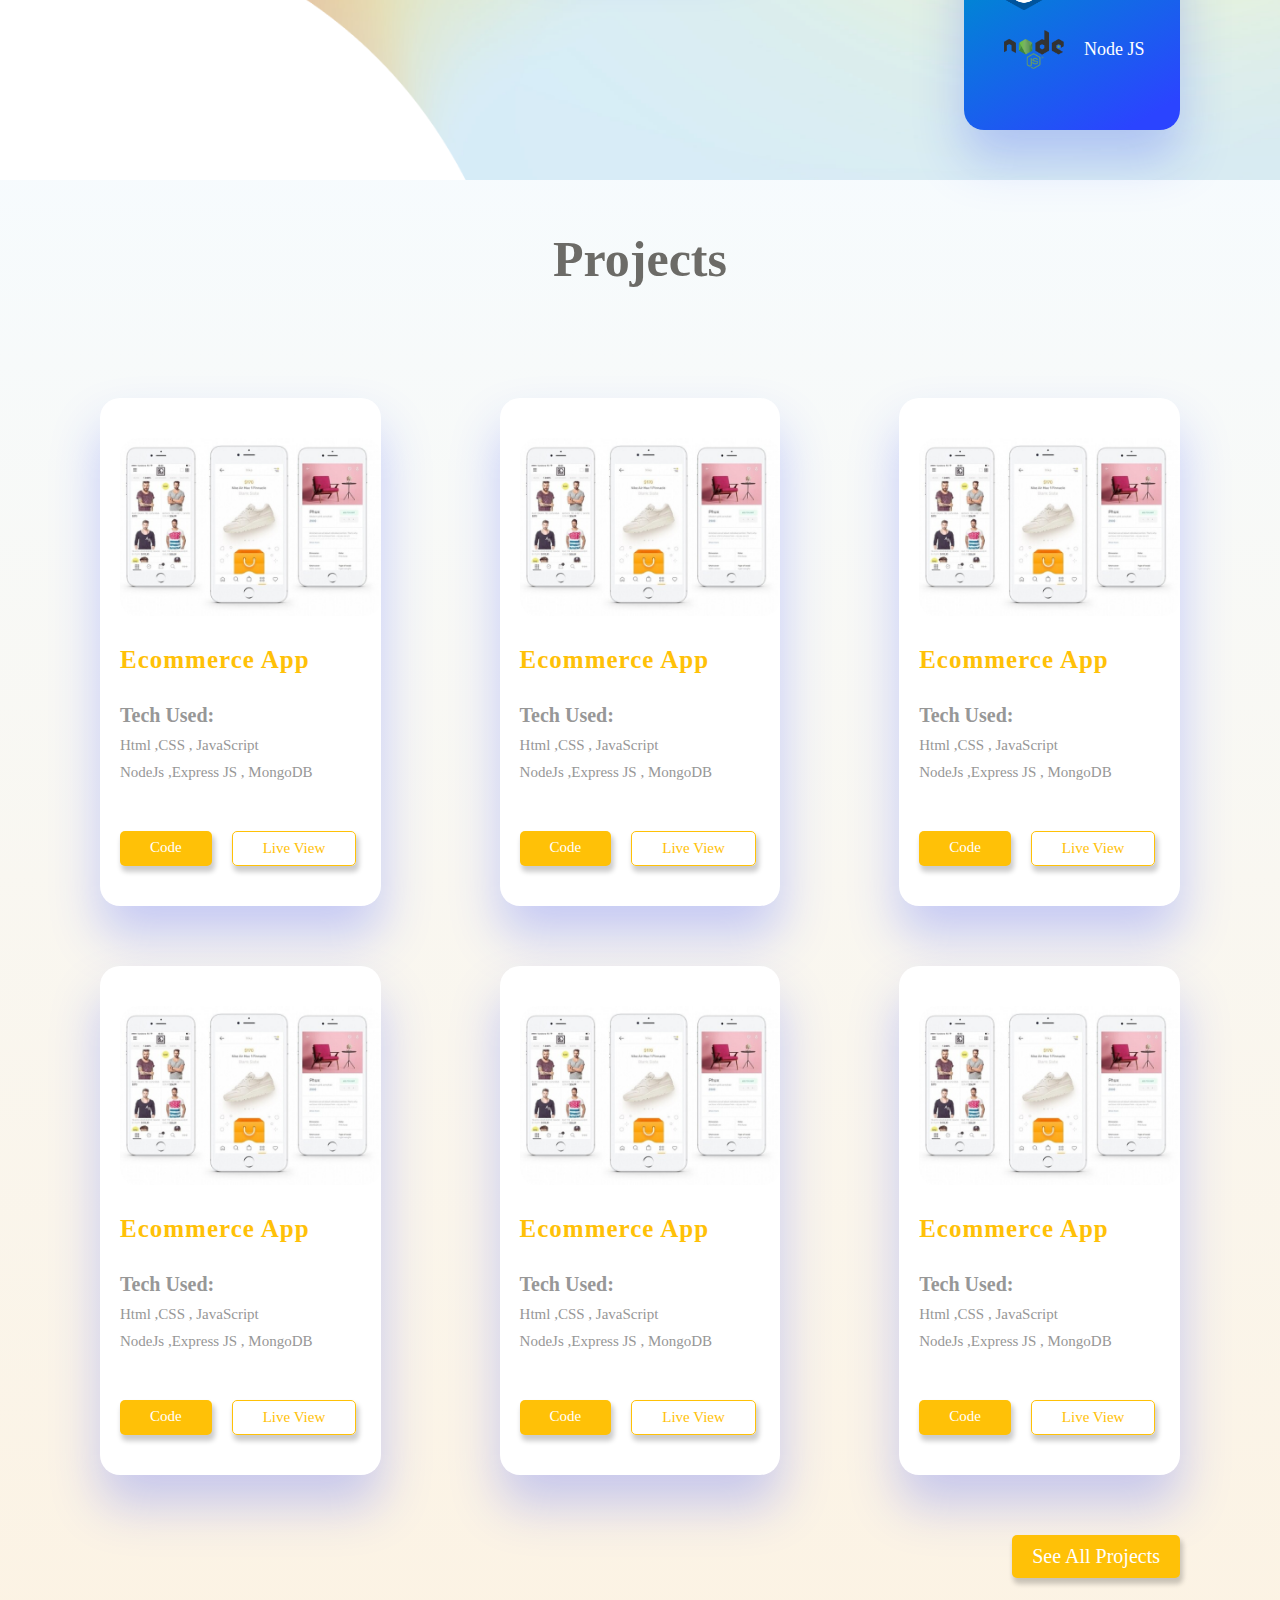
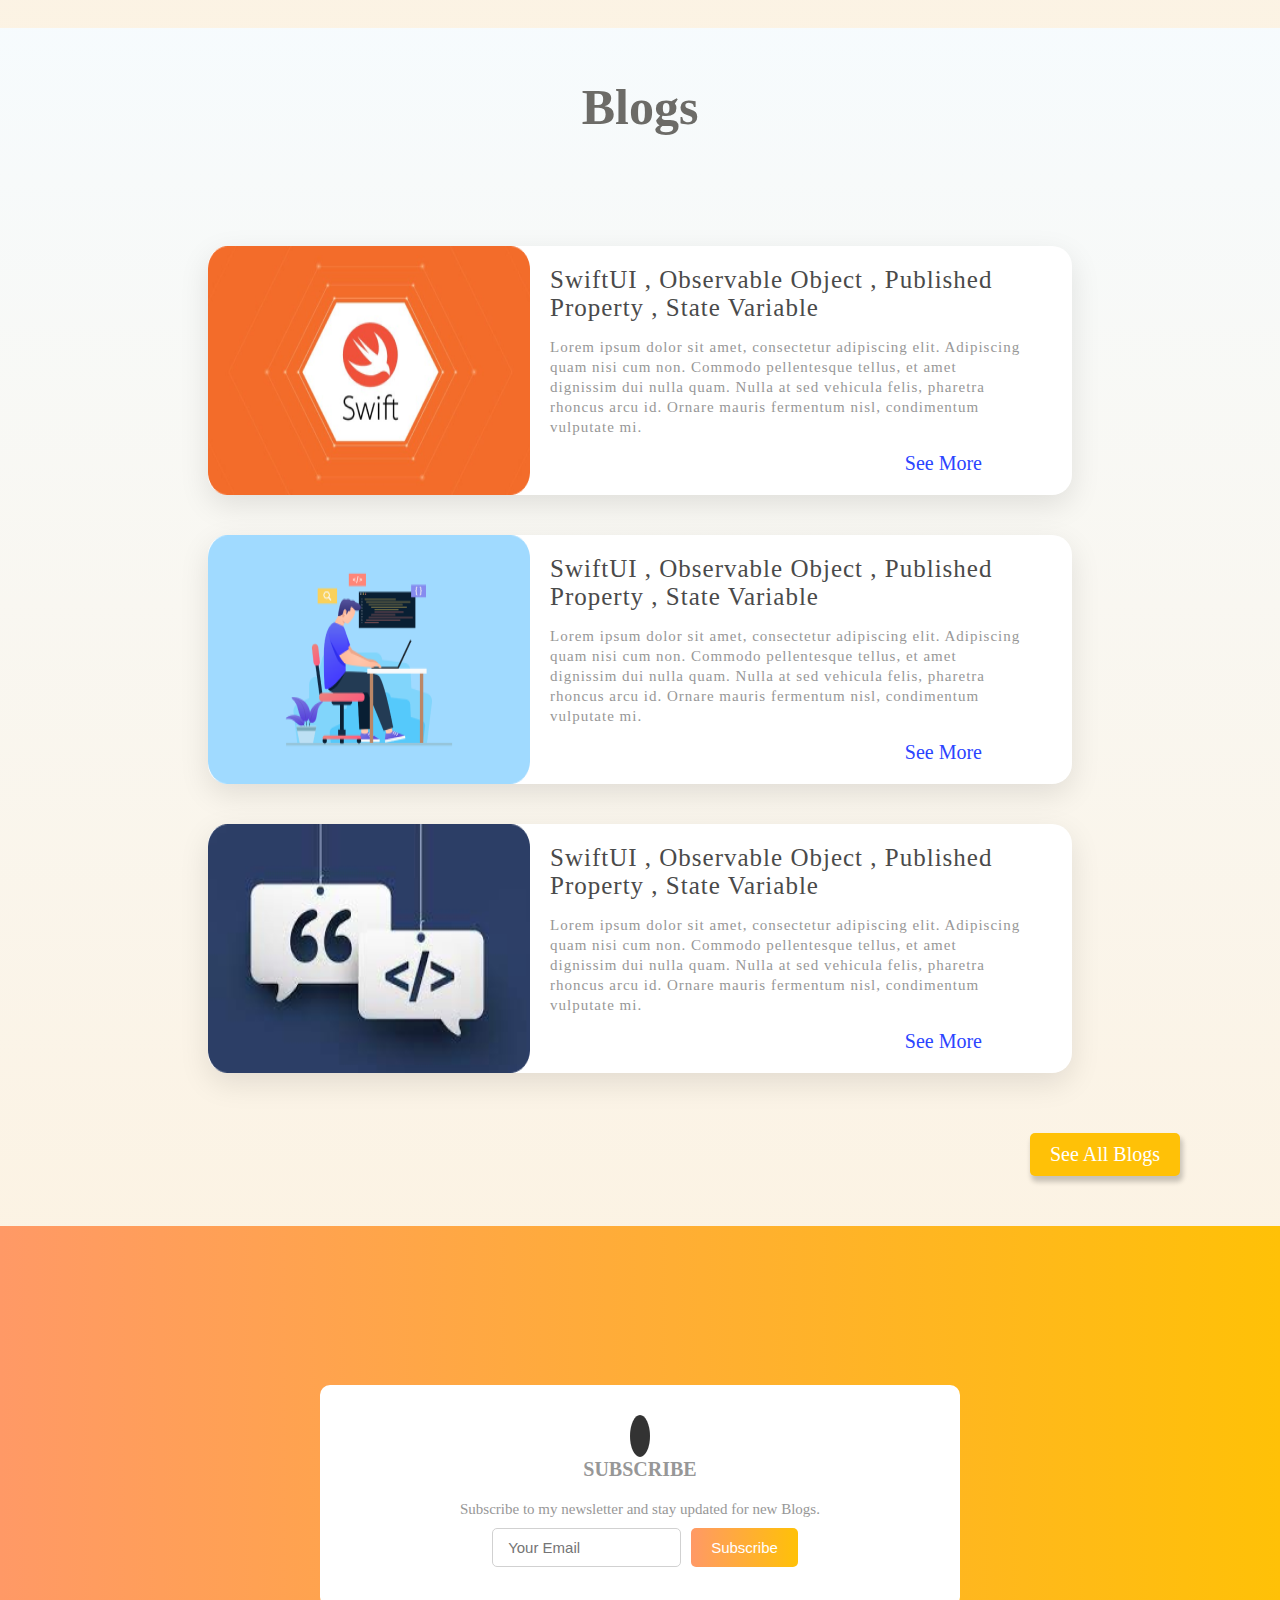
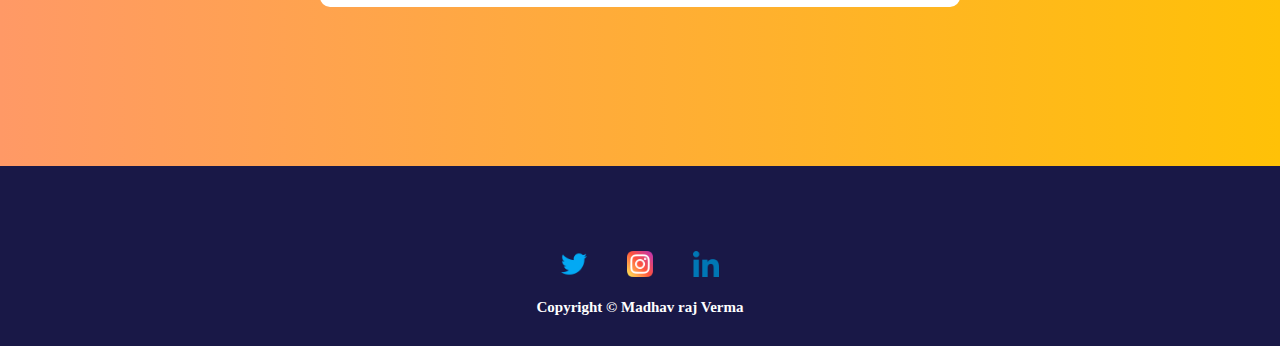
==== commit 4628a917: "single blog page added" ====
--- a/index.html
+++ b/index.html
@@ -250,7 +250,7 @@
             Lorem ipsum dolor sit amet, consectetur adipiscing elit. Adipiscing quam nisi cum non. Commodo pellentesque tellus, et amet dignissim dui nulla quam. Nulla at sed vehicula felis, pharetra rhoncus arcu id. Ornare mauris fermentum nisl, condimentum vulputate mi.
            </div>
            <div class="see-all-btn">
-             <a href="" class="sell-all">See More</a>
+             <a href="./blog/blog-1.html" class="sell-all">See More</a>
            </div>
          </div>
       </div>
@@ -264,7 +264,7 @@
             Lorem ipsum dolor sit amet, consectetur adipiscing elit. Adipiscing quam nisi cum non. Commodo pellentesque tellus, et amet dignissim dui nulla quam. Nulla at sed vehicula felis, pharetra rhoncus arcu id. Ornare mauris fermentum nisl, condimentum vulputate mi.
            </div>
            <div class="see-all-btn">
-             <a href="" class="sell-all">See More</a>
+             <a href="./blog/blog-1.html" class="sell-all">See More</a>
            </div>
          </div>
       </div>
@@ -278,7 +278,7 @@
             Lorem ipsum dolor sit amet, consectetur adipiscing elit. Adipiscing quam nisi cum non. Commodo pellentesque tellus, et amet dignissim dui nulla quam. Nulla at sed vehicula felis, pharetra rhoncus arcu id. Ornare mauris fermentum nisl, condimentum vulputate mi.
            </div>
            <div class="see-all-btn">
-             <a href="" class="sell-all">See More</a>
+             <a href="./blog/blog-1.html" class="sell-all">See More</a>
            </div>
          </div>
       </div>
--- a/main.css
+++ b/main.css
@@ -23,12 +23,7 @@
     --white-color: #fff;
     --black-color: #000;
   }
-  
-  .center {
-    display: flex;
-    justify-content: center;
-    align-items: center;
-  }
+
   /* End of Common Styles */
   
 
--- a/style.css
+++ b/style.css
@@ -16,8 +16,6 @@
     align-items:flex-start;
     gap:2rem;
 }
-
-
 
 .hero-image {
     transform: scale(0.8);
@@ -74,7 +72,7 @@
     background: url(images/bg-ellipse.png)    ; 
     background-size: cover;  
     width: 100%;
-    height:120vh; 
+    height:100%; 
 }
 
 .skills-heading {
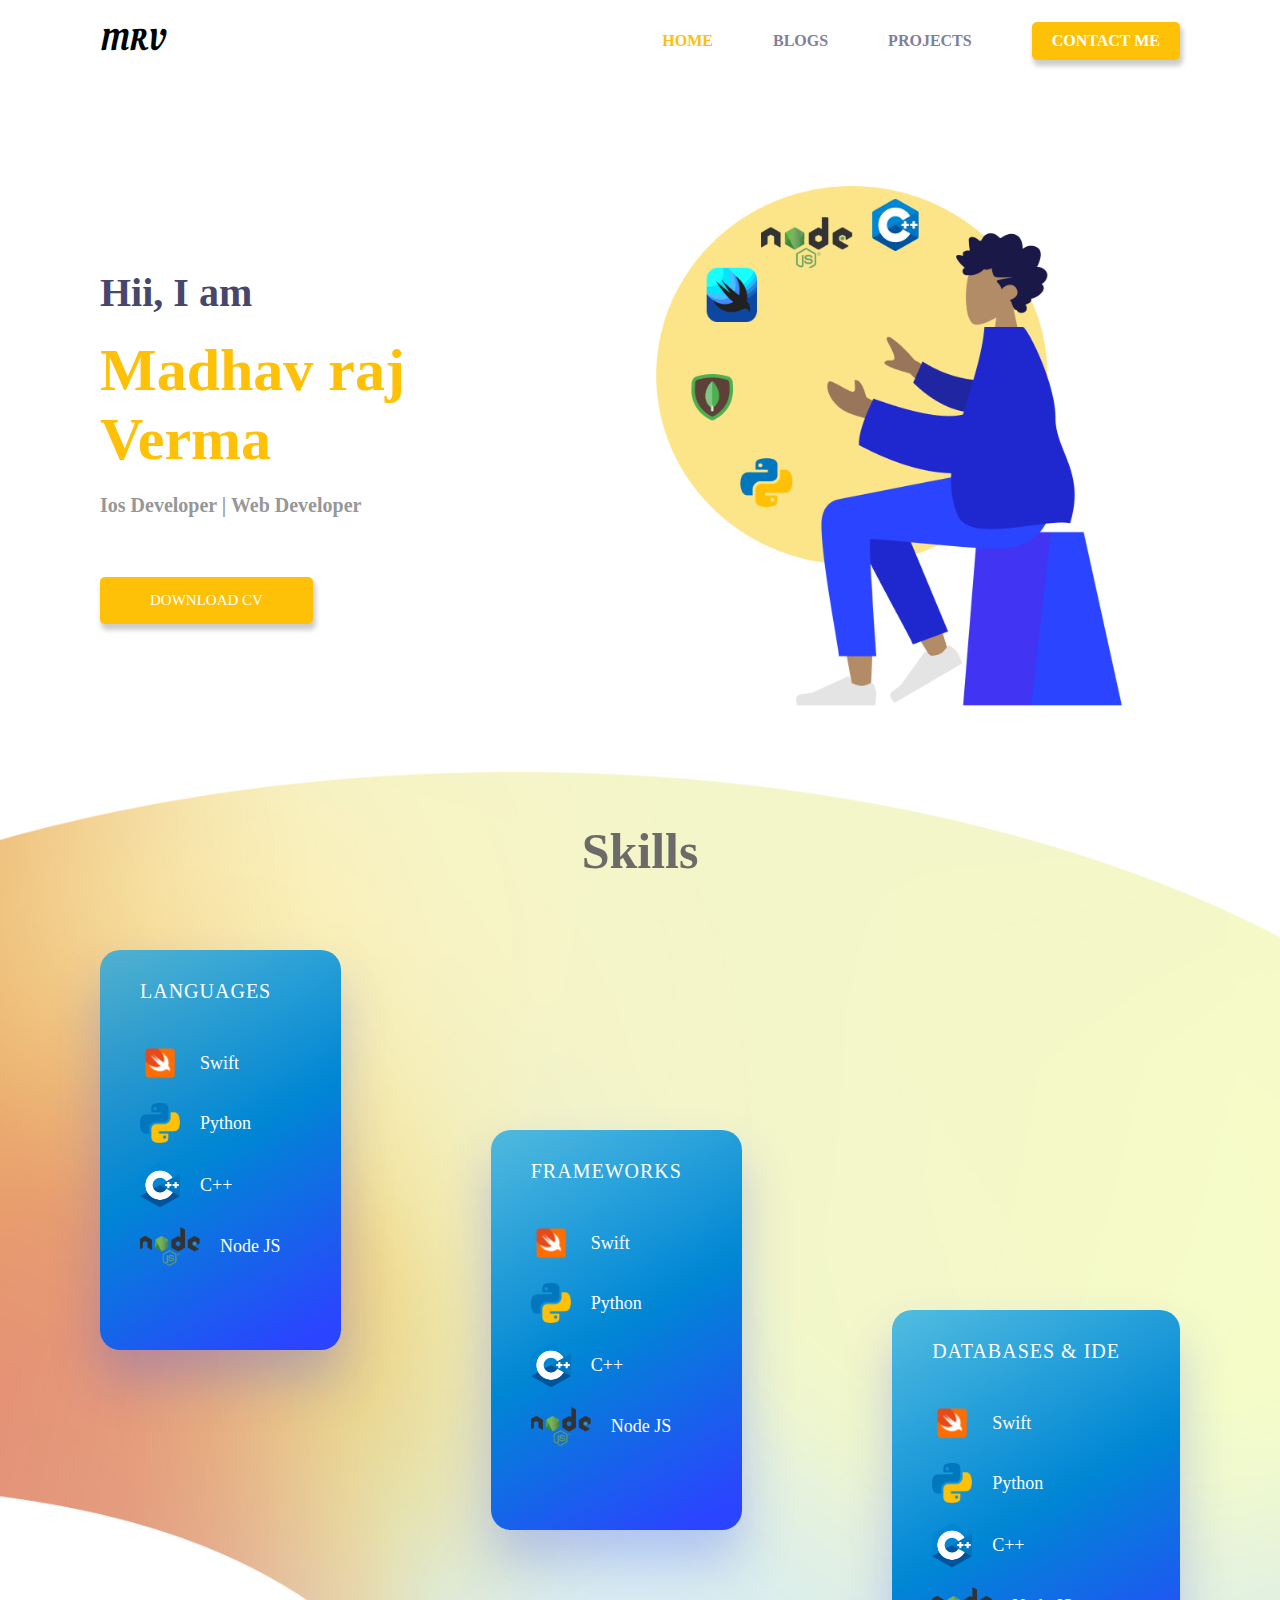
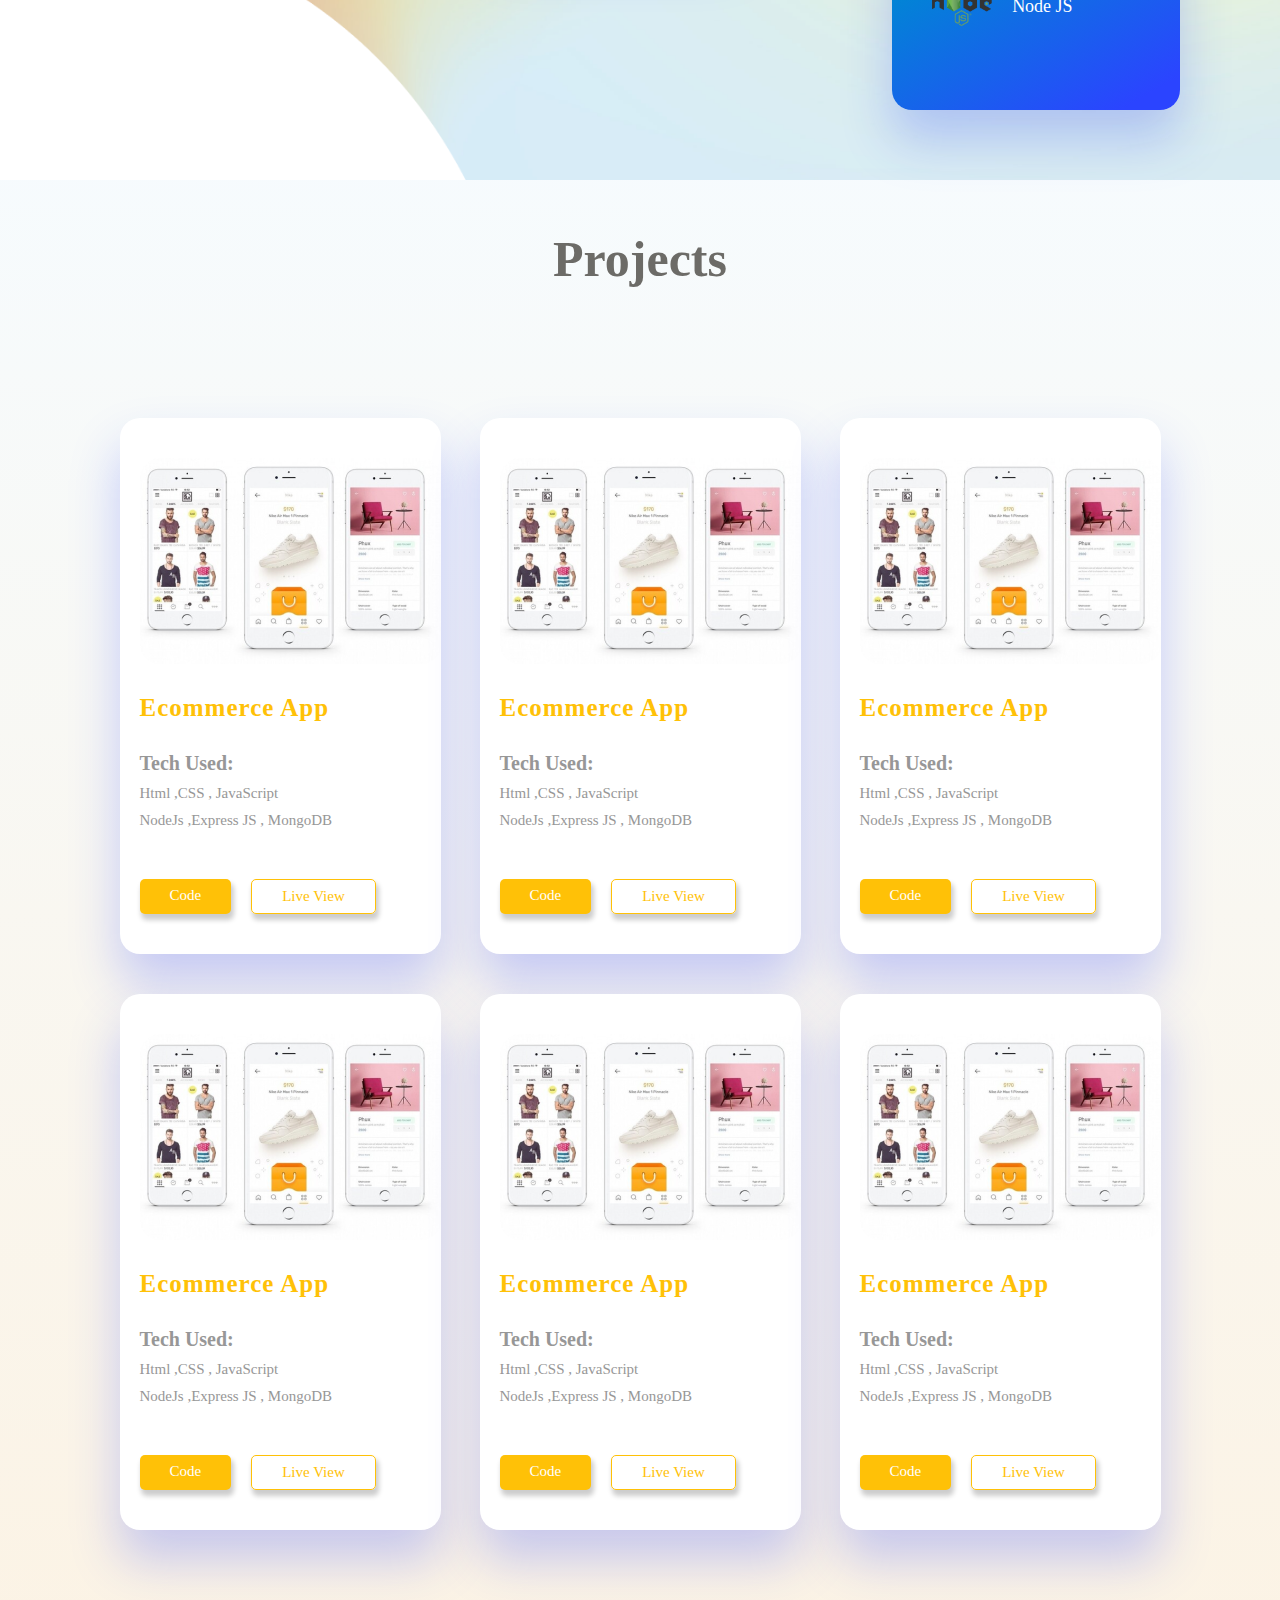
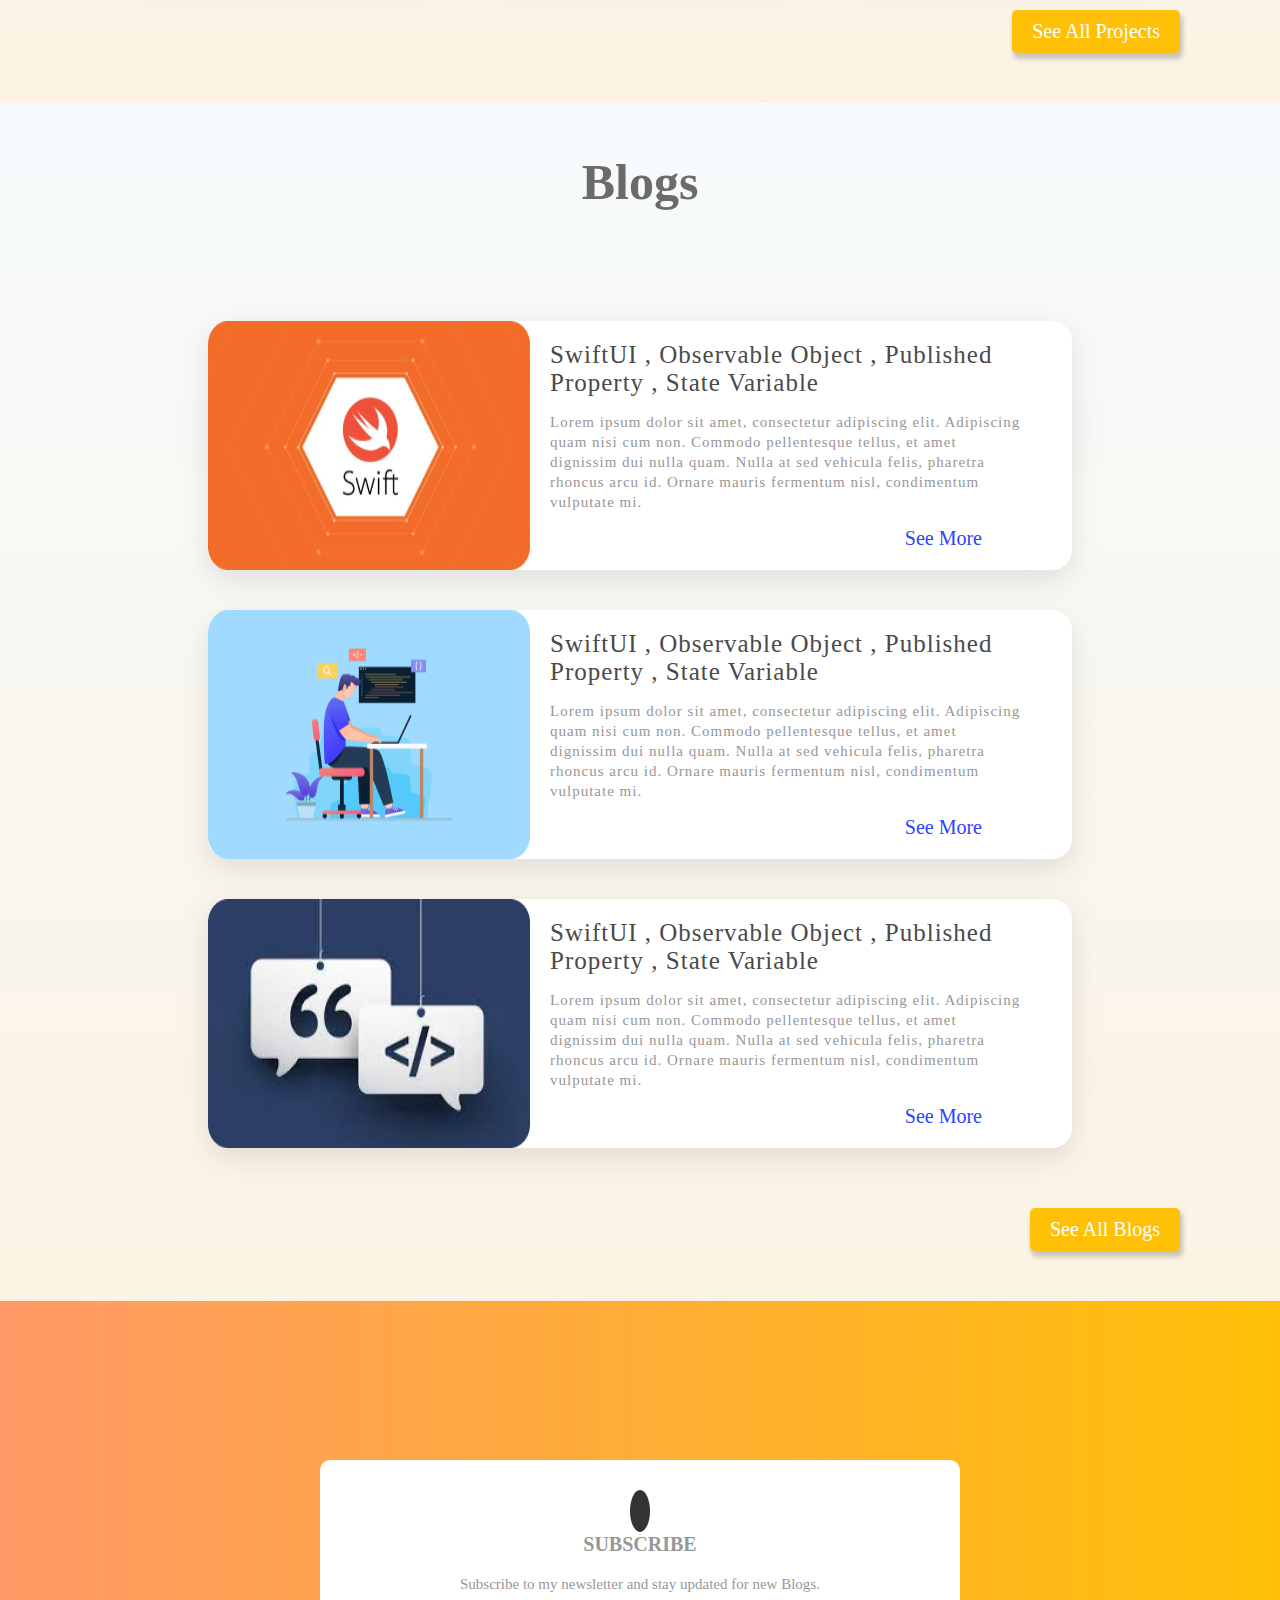
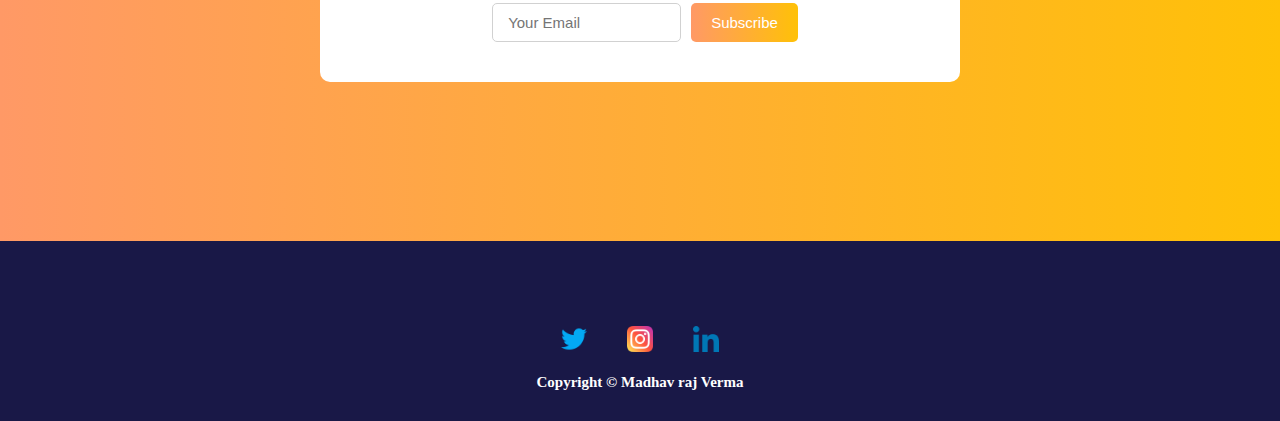
==== commit 74c6722f: "some flex box changed" ====
--- a/index.html
+++ b/index.html
@@ -171,67 +171,66 @@
            <a href="" class="live-view-btn">Live View</a>
          </div>
       </div>
-    </div>
-  
-    <div class="projects">
-      <div class="project-card">
-        <img src="images/ecommrce.png" alt="">
-         <h2 class="project-name">
-           Ecommerce App
-         </h2>
-         <div class="techUsed">
-          <h2>
-            Tech Used:
-          </h2>
-          <ul class = "tech-list">
-            <li>Html ,CSS , JavaScript</li>
-            <li>NodeJs ,Express JS , MongoDB</li>
-          </ul>
-         </div>
-         <div class="project-btns">
-           <a href="" class="code-btn">Code</a>
-           <a href="" class="live-view-btn">Live View</a>
-         </div>
-      </div>
-      <div class="project-card">
-        <img src="images/ecommrce.png" alt="">
-         <h2 class="project-name">
-           Ecommerce App
-         </h2>
-         <div class="techUsed">
-          <h2>
-            Tech Used:
-          </h2>
-          <ul class = "tech-list">
-            <li>Html ,CSS , JavaScript</li>
-            <li>NodeJs ,Express JS , MongoDB</li>
-          </ul>
-         </div>
-         <div class="project-btns">
-           <a href="" class="code-btn">Code</a>
-           <a href="" class="live-view-btn">Live View</a>
-         </div>
-      </div>
-      <div class="project-card">
-        <img src="images/ecommrce.png" alt="">
-         <h2 class="project-name">
-           Ecommerce App
-         </h2>
-         <div class="techUsed">
-          <h2>
-            Tech Used:
-          </h2>
-          <ul class = "tech-list">
-            <li>Html ,CSS , JavaScript</li>
-            <li>NodeJs ,Express JS , MongoDB</li>
-          </ul>
-         </div>
-         <div class="project-btns">
-           <a href="" class="code-btn">Code</a>
-           <a href="" class="live-view-btn">Live View</a>
-         </div>
-      </div>
-    </div>
+
+      <div class="project-card">
+        <img src="images/ecommrce.png" alt="">
+         <h2 class="project-name">
+           Ecommerce App
+         </h2>
+         <div class="techUsed">
+          <h2>
+            Tech Used:
+          </h2>
+          <ul class = "tech-list">
+            <li>Html ,CSS , JavaScript</li>
+            <li>NodeJs ,Express JS , MongoDB</li>
+          </ul>
+         </div>
+         <div class="project-btns">
+           <a href="" class="code-btn">Code</a>
+           <a href="" class="live-view-btn">Live View</a>
+         </div>
+      </div>
+      <div class="project-card">
+        <img src="images/ecommrce.png" alt="">
+         <h2 class="project-name">
+           Ecommerce App
+         </h2>
+         <div class="techUsed">
+          <h2>
+            Tech Used:
+          </h2>
+          <ul class = "tech-list">
+            <li>Html ,CSS , JavaScript</li>
+            <li>NodeJs ,Express JS , MongoDB</li>
+          </ul>
+         </div>
+         <div class="project-btns">
+           <a href="" class="code-btn">Code</a>
+           <a href="" class="live-view-btn">Live View</a>
+         </div>
+      </div>
+      <div class="project-card">
+        <img src="images/ecommrce.png" alt="">
+         <h2 class="project-name">
+           Ecommerce App
+         </h2>
+         <div class="techUsed">
+          <h2>
+            Tech Used:
+          </h2>
+          <ul class = "tech-list">
+            <li>Html ,CSS , JavaScript</li>
+            <li>NodeJs ,Express JS , MongoDB</li>
+          </ul>
+         </div>
+         <div class="project-btns">
+           <a href="" class="code-btn">Code</a>
+           <a href="" class="live-view-btn">Live View</a>
+         </div>
+      </div>
+    </div>
+  
     <div class="see-all-project">
       <a href="" class="all-project">See All Projects</a>
     </div>
--- a/style.css
+++ b/style.css
@@ -89,23 +89,25 @@
     height:100vh;
     display: flex;
     justify-content:space-between;
+    flex-wrap: wrap;
     padding: 5rem 10rem;
 }
   
 
 .card {
-    width:20%;
+    /* width:20%; */
     height:40rem;
     display:flex;
     flex-direction: column;
     align-items: flex-start;
     gap:4rem;
-    padding:3rem  0;
+    padding:3rem  6rem;
     background: linear-gradient(149.83deg, rgba(3, 169, 244, 0.6) -10.82%, #0086D4 49.66%, #2B44FF 94.01%);
     box-shadow: 0px 30px 50px rgba(43, 68, 255, 0.25);
     border-radius: 20px;
     padding-left: 4rem;
     transition: all .4s;
+    margin:2rem 0;
 }
 
 .card-2 {
@@ -180,11 +182,13 @@
 
 .projects {
     display:flex;
-    justify-content:space-between;
+    justify-content:space-around;
+    flex-wrap: wrap;
+
 }
 
 .project-card {
-    width:26%;  
+    /* width:26%;   */
     display:flex;
     flex-direction: column;
     gap:3rem;
@@ -194,6 +198,7 @@
     padding-left: 2rem;
     box-shadow: 0px 30px 50px rgba(43, 68, 255, 0.25);
     border-radius: 20px;
+      margin:2rem 0;
     transition : all .5s;
    
 }
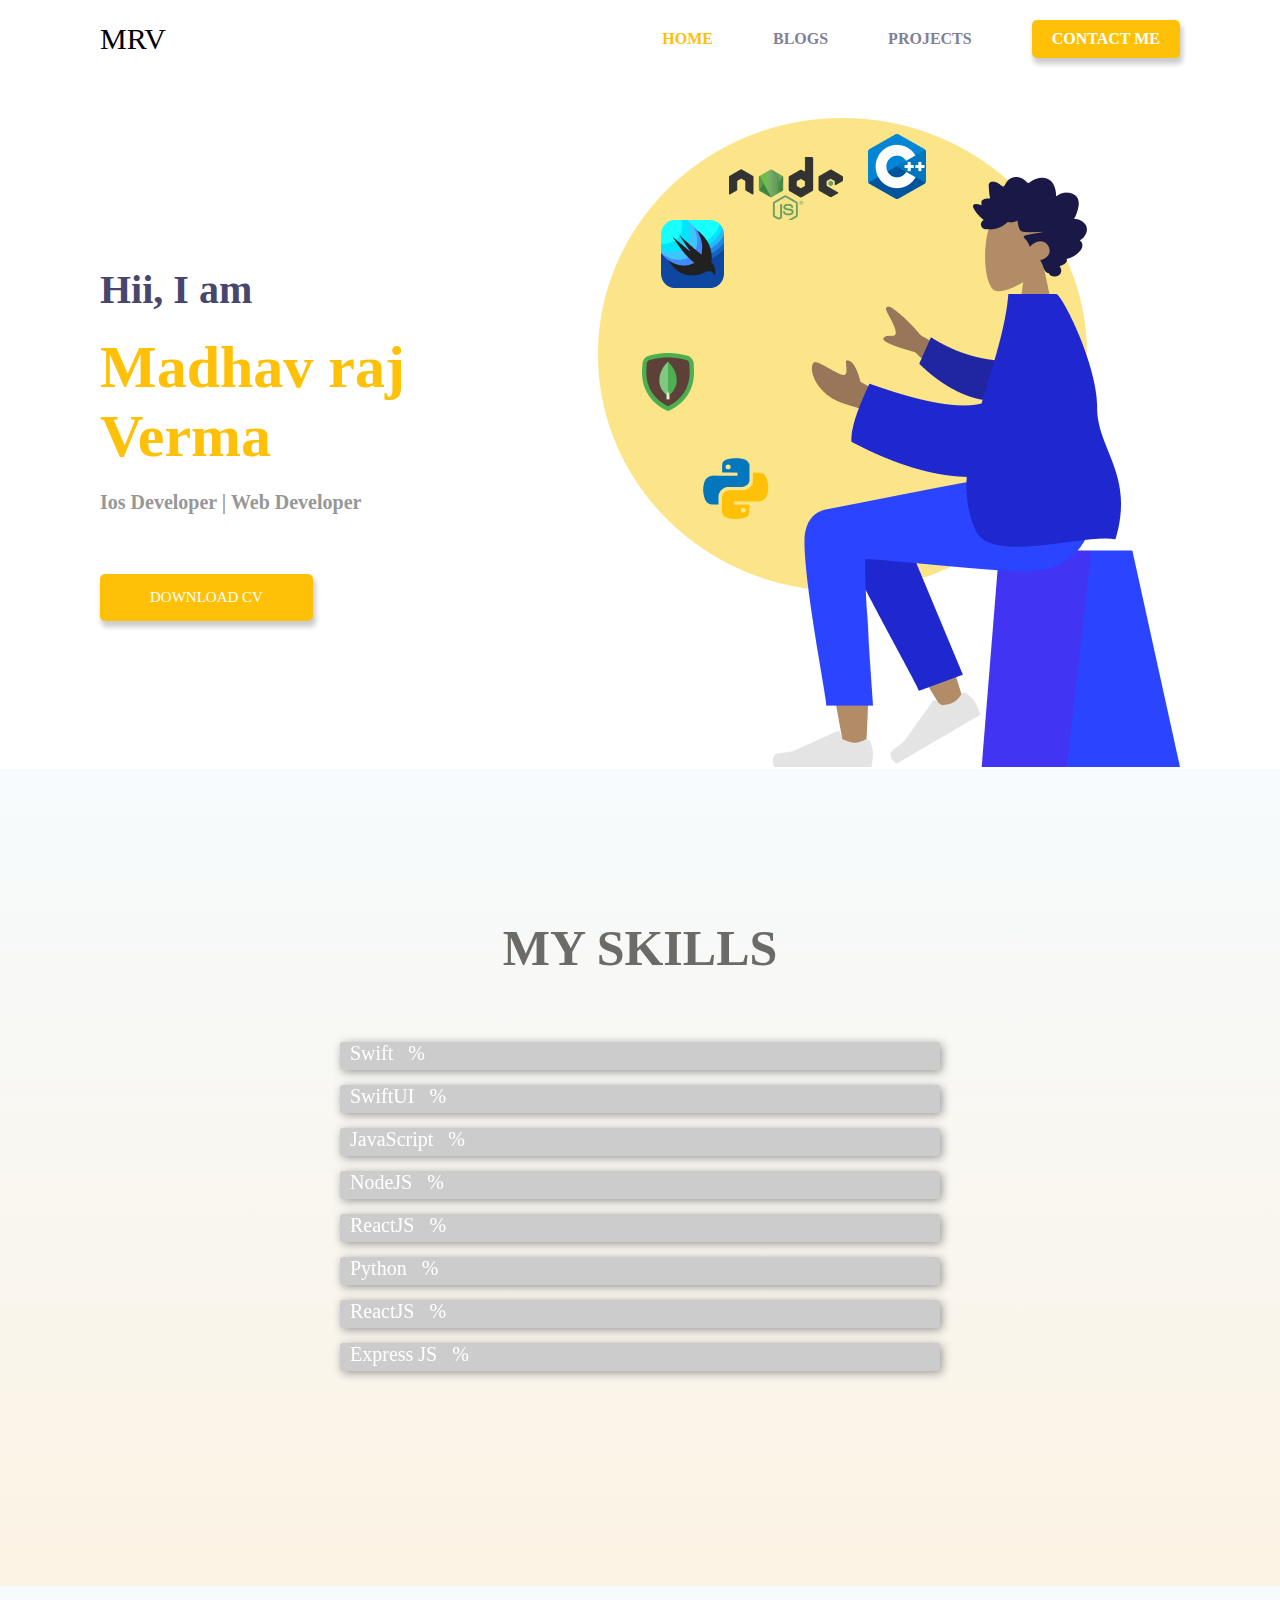
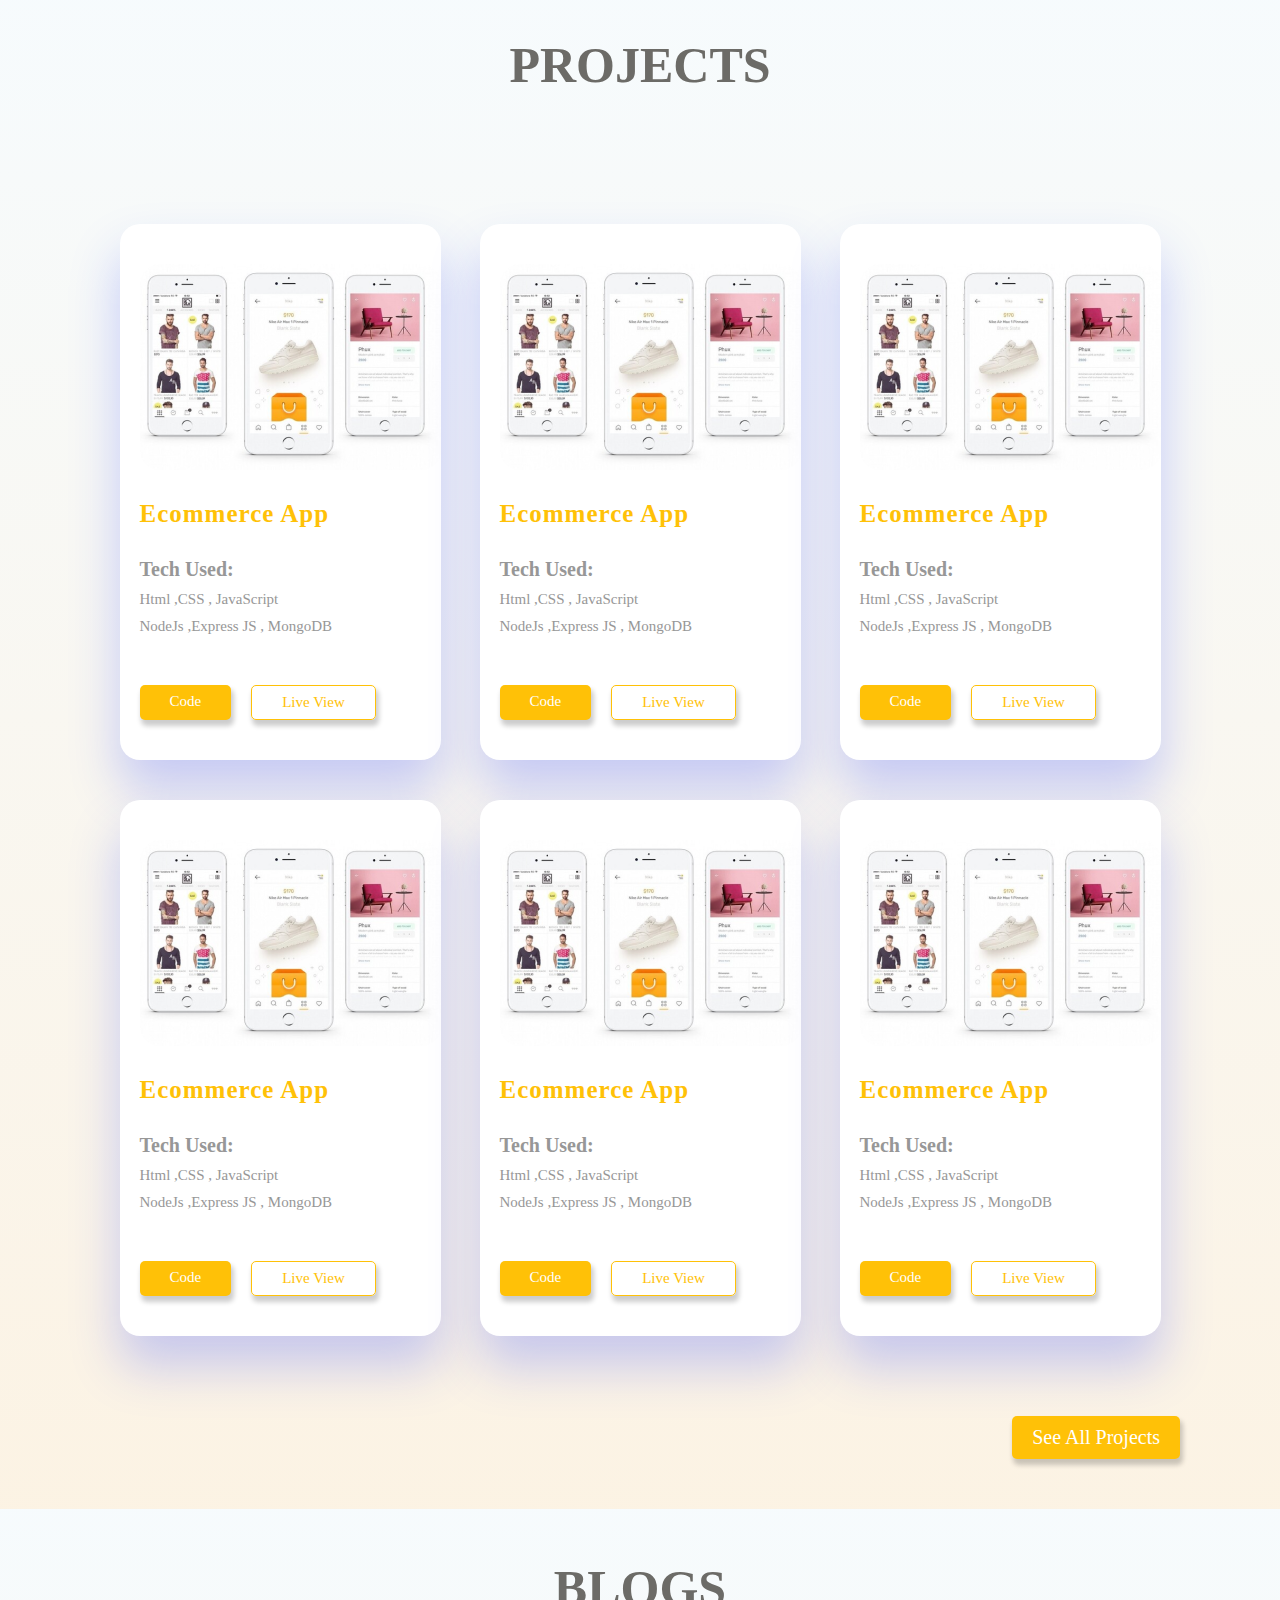
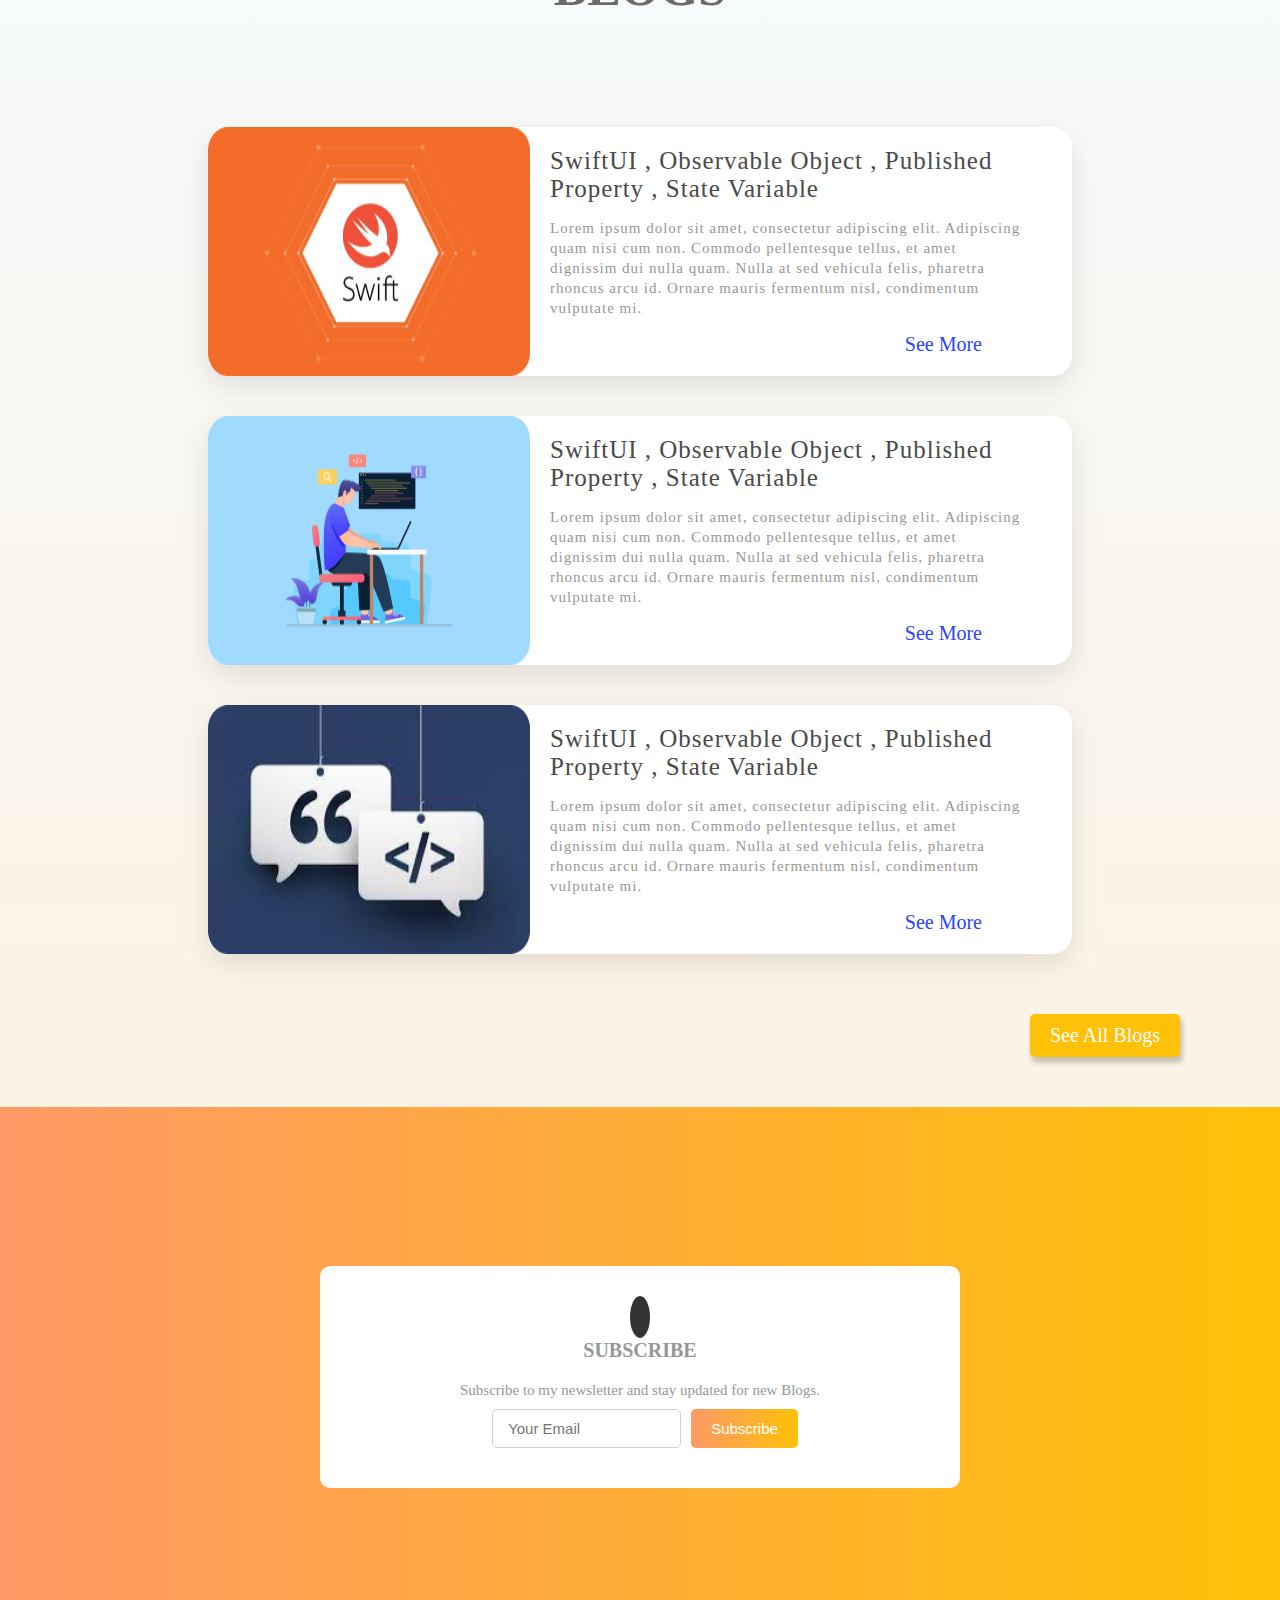
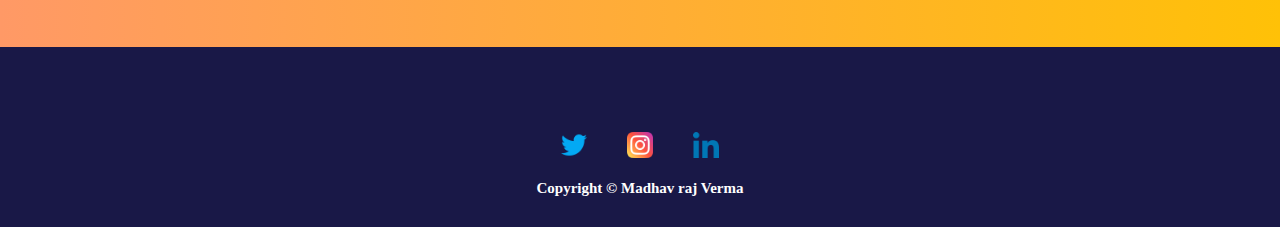
==== commit ea47f21e: "modified skills section" ====
--- a/index.html
+++ b/index.html
@@ -9,22 +9,29 @@
     <link rel="stylesheet" href="main.css">
      <link rel="stylesheet" href="style.css">
     
+    
 </head>
 <body>
    <div class="container">
+
+        <!-- Navbar -->
+  
+        
   <section class="section-1">
+    <!-- End of Menu -->
     <div class="nav">
         <div class="logo">
          <a href="" class="logo">MRV</a>
         </div>
-
         <nav class="nav-bar">
-          <a href="index.html" class="nav-link active">Home</a>
-          <a href="blog/blog.html" class="nav-link">Blogs</a>
-          <a href="projects/project.index.html" class="nav-link">Projects</a>
-          <a href="contactus/contact.html" class="nav-link cta-btn">Contact Me</a>
+          <a href="index.html" class="navlink active">Home</a>
+          <a href="blog/blog.html" class="navlink">Blogs</a>
+          <a href="projects/project.index.html" class="navlink">Projects</a>
+          <a href="contactus/contact.html" class="navlink cta-btn">Contact Me</a>
         </nav>
       </div>
+
+
        <div class="section-hero">
            <div class="hero-item">
                <h2 class="intro">Hii, I am</h2>
@@ -37,80 +44,74 @@
            </div>
        </div>
   </section>
-  <section class="section-2">
-      <h1 class="skills-heading">Skills</h1>
-    <div class="skills-section">
-        <div class="card card-1">
-          <p class="skill-head">Languages</p>
-  
-            <div class="skills">
-              <div class="skill">
-                  <img src="images/swift-icon.png" alt="" class="skill-icon">
-                   <p class="skill-name">Swift</p>
-              </div>
-              <div class="skill">
-                 <img src="images/python-icon.png" alt="" class="skill-icon">
-                  <p class="skill-name">Python</p>
-             </div>
-             <div class="skill">
-                 <img src="images/c++-icon.png" alt="" class="skill-icon">
-                  <p class="skill-name">C++</p>
-             </div>
-             <div class="skill">
-                 <img src="images/nodejs-icon.png" alt="" class="skill-icon node-js-icon">
-                  <p class="skill-name">Node JS</p>
-             </div>
-            </div>
-        </div>
-  
-        <div class="card card-2">
-          <p class="skill-head">Frameworks</p>
-          
-            <div class="skills">
-              <div class="skill">
-                  <img src="images/swift-icon.png" alt="" class="skill-icon">
-                   <p class="skill-name">Swift</p>
-              </div>
-              <div class="skill">
-                 <img src="images/python-icon.png" alt="" class="skill-icon">
-                  <p class="skill-name">Python</p>
-             </div>
-             <div class="skill">
-                 <img src="images/c++-icon.png" alt="" class="skill-icon">
-                  <p class="skill-name">C++</p>
-             </div>
-             <div class="skill">
-                 <img src="images/nodejs-icon.png" alt="" class="skill-icon node-js-icon">
-                  <p class="skill-name">Node JS</p>
-             </div>
-            </div>
-        </div>
-  
-        <div class="card card-3 ">
-          <p class="skill-head">Databases & IDE</p>
-          
-            <div class="skills">
-              <div class="skill">
-                  <img src="images/swift-icon.png" alt="" class="skill-icon">
-                   <p class="skill-name">Swift</p>
-              </div>
-              <div class="skill">
-                 <img src="images/python-icon.png" alt="" class="skill-icon">
-                  <p class="skill-name">Python</p>
-             </div>
-             <div class="skill">
-                 <img src="images/c++-icon.png" alt="" class="skill-icon">
-                  <p class="skill-name">C++</p>
-             </div>
-             <div class="skill">
-                 <img src="images/nodejs-icon.png" alt="" class="skill-icon node-js-icon">
-                  <p class="skill-name">Node JS</p>
-             </div>
-            </div>
-        </div>
-  
+  <section class="section-2" id="section-2">
+    <h1 class="section-heading section-2-heading">My Skills</h1>
+    <div class="progress-bars-wrapper">  
+      <div class="progress-bar">
+        <p class="progress-text">
+          Swift
+          <span></span>%
+        </p>
+        <div class="progress-percent"></div>
+      </div>
+      <div class="progress-bar">
+        <p class="progress-text">
+          SwiftUI
+          <span></span>%
+        </p>
+        <div class="progress-percent"></div>
+      </div>
+      <div class="progress-bar">
+        <p class="progress-text">
+          JavaScript
+          <span></span>%
+        </p>
+        <div class="progress-percent"></div>
+      </div>
+      <div class="progress-bar">
+        <p class="progress-text">
+          NodeJS
+          <span></span>%
+        </p>
+        <div class="progress-percent"></div>
+      </div>
+      <div class="progress-bar">
+        <p class="progress-text">
+          ReactJS
+          <span></span>%
+        </p>
+        <div class="progress-percent"></div>
+      </div>
+      <div class="progress-bar">
+        <p class="progress-text">
+          Python
+          <span></span>%
+        </p>
+        <div class="progress-percent"></div>
+      </div>
+      <div class="progress-bar">
+        <p class="progress-text">
+          ReactJS
+          <span></span>%
+        </p>
+        <div class="progress-percent"></div>
+      </div>
+      <div class="progress-bar">
+        <p class="progress-text">
+          Express JS
+          <span></span>%
+        </p>
+        <div class="progress-percent"></div>
+      </div>
     </div>
   </section>
+
+
+
+
+
+
+
   <div class="project-section">
     <h1 class="projects-heading">Projects</h1>
     <div class="projects">
@@ -323,5 +324,6 @@
 
 
    </div>
+   <script src="index.js"></script>
 </body>
 </html>--- a/main.css
+++ b/main.css
@@ -55,7 +55,7 @@
     text-decoration: none;
     color: #000;
 }
-.nav-link {
+.navlink {
     font-size:1.6rem;
     font-weight: 800;
     text-transform:uppercase;
@@ -64,7 +64,7 @@
     transition :all .5s; 
 }
 
-.nav-link:hover {
+.navlink:hover {
     color: var(--primary-color);
 }
 
@@ -86,7 +86,6 @@
     transform: scale(1.05);
 }
 /* end of Nav Section */
-
 
 
   /* footer-section */
--- a/style.css
+++ b/style.css
@@ -18,7 +18,6 @@
 }
 
 .hero-image {
-    transform: scale(0.8);
     -webkit-animation: mover 2s infinite  alternate;
     animation: mover 2s infinite  alternate;
 }
@@ -69,96 +68,58 @@
 /* skils-section */ 
 
 .section-2 {
-    background: url(images/bg-ellipse.png)    ; 
-    background-size: cover;  
     width: 100%;
-    height:100%; 
-}
-
-.skills-heading {
+    height: 100%;
+    padding: 15rem 0 10rem 0;
+    background: linear-gradient(180deg, rgba(214, 236, 247, 0.21) 0%, rgba(242, 206, 146, 0.25) 100%);
+    display: flex;
+    flex-direction: column;
+    align-items: center;
+  }
+  
+  .progress-bars-wrapper {
+    margin-bottom: 10rem;
+  }
+  
+  .progress-bar {
+    width: 60rem;
+    height: 2.8rem;
+    background-color: #ccc;
+    margin: 1.5rem 0;
+    border-radius: 0.3rem;
+    box-shadow: 0.2rem 0.2rem 1rem rgb(151, 150, 150);
+    position: relative;
+  }
+  
+  .progress-text {
+    position: absolute;
+    left: 1rem;
+    font-size: 2rem;
+    color: #fff;
+  }
+  
+  .progress-text span {
+    margin: 0 0.5rem;
+    font-size: 1.8rem;
+    font-weight: 700;
+  }
+  
+  .progress-percent {
+    width: 0;
+    height: 100%;
+    background-color: #FFC107;
+    border-radius: 0.3rem;
+    transition: width 0.5s 0.5s ease-in-out;
+  }
+
+
+  .section-heading {
     font-size:5rem;
     text-align: center;
-    padding-top: 5rem;
-    color: #6C6B67;
-}
-
-
-.skills-section {
-  
-    width: 100%;
-    height:100vh;
-    display: flex;
-    justify-content:space-between;
-    flex-wrap: wrap;
-    padding: 5rem 10rem;
-}
-  
-
-.card {
-    /* width:20%; */
-    height:40rem;
-    display:flex;
-    flex-direction: column;
-    align-items: flex-start;
-    gap:4rem;
-    padding:3rem  6rem;
-    background: linear-gradient(149.83deg, rgba(3, 169, 244, 0.6) -10.82%, #0086D4 49.66%, #2B44FF 94.01%);
-    box-shadow: 0px 30px 50px rgba(43, 68, 255, 0.25);
-    border-radius: 20px;
-    padding-left: 4rem;
-    transition: all .4s;
-    margin:2rem 0;
-}
-
-.card-2 {
-    align-self: center;
-}
-
-.card-3 {
-    align-self: flex-end;
-}
-
-.card:hover {
-    transform:  translateY(-10px) scale(1.09);
-    /* transform:; */
-}
-
-.skills {
-    display:flex;
-    flex-direction: column;
-    align-items: flex-start;
-    gap:2rem;
-    
-}
-
-.skill-head {
-    font-size:2rem;
-    text-transform: uppercase;
-    color: var(--white-color);
-    letter-spacing: .1rem;
-}
-
-.skill {
-    display:flex;
-    justify-content:center;
-    align-items:center;
-    gap:2rem;
-}
-
-.skill p {
-   
-    color: var(--white-color);
-    font-size:1.8rem;
-}
-
-.skill-icon {
-    width:40px;
-}
-
-.node-js-icon {
-    width:60px
-}
-
+     margin-bottom: 5rem;
+     color:#6C6B67;
+     text-transform: uppercase;
+  }
 /* end of skills Section*/
   
 /* project Section */
@@ -178,6 +139,7 @@
     text-align: center;
      margin-bottom: 5rem;
      color:#6C6B67;
+     text-transform: uppercase;
 }
 
 .projects {
@@ -336,7 +298,6 @@
     margin-top:2rem;
     gap:1.5rem;
     padding-right: 5rem;
-    
 }
 
 .title {
@@ -455,3 +416,51 @@
 
 /* end of subscribe section */
 
+
+
+/* Responsive */
+@media (max-width: 1200px) {
+  */
+  }
+  
+  @media (max-width: 800px) {  
+    .progress-bar {
+      width: 50rem;
+    }
+  }
+  
+  @media (max-width: 600px) {
+
+    .section-2 {
+      padding: 10rem;
+    }
+  
+    .section-2-heading {
+      margin-bottom: 10rem;
+    }
+  
+  
+ 
+  }
+  
+  @media (max-width: 500px) {
+    html {
+      font-size: 55%;
+    }
+  }
+  
+  @media (max-width: 450px) {
+    html {
+      font-size: 45%;
+    }  
+
+    .section-2-heading {
+      text-align: center;
+    }
+  
+    .progress-bar {
+      width: 40rem;
+    }
+  }
+  /* End of Responsive */
+  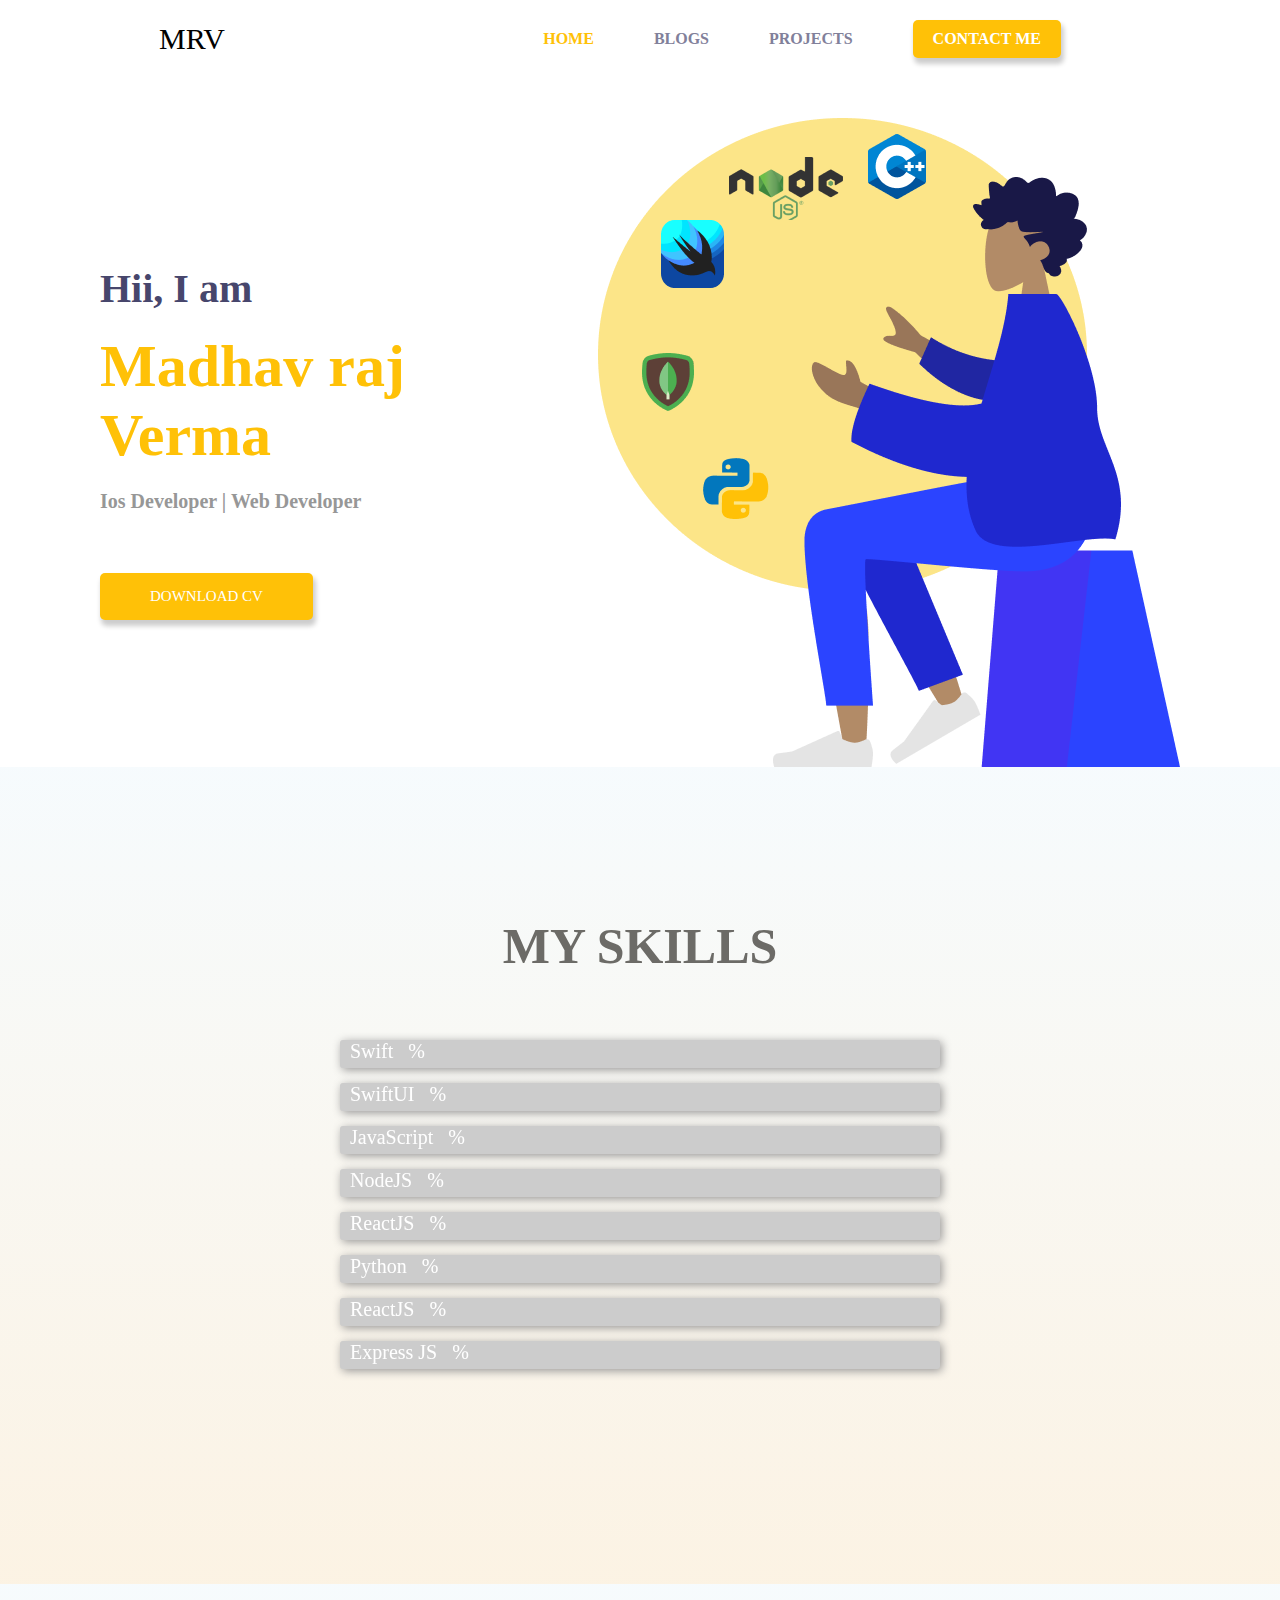
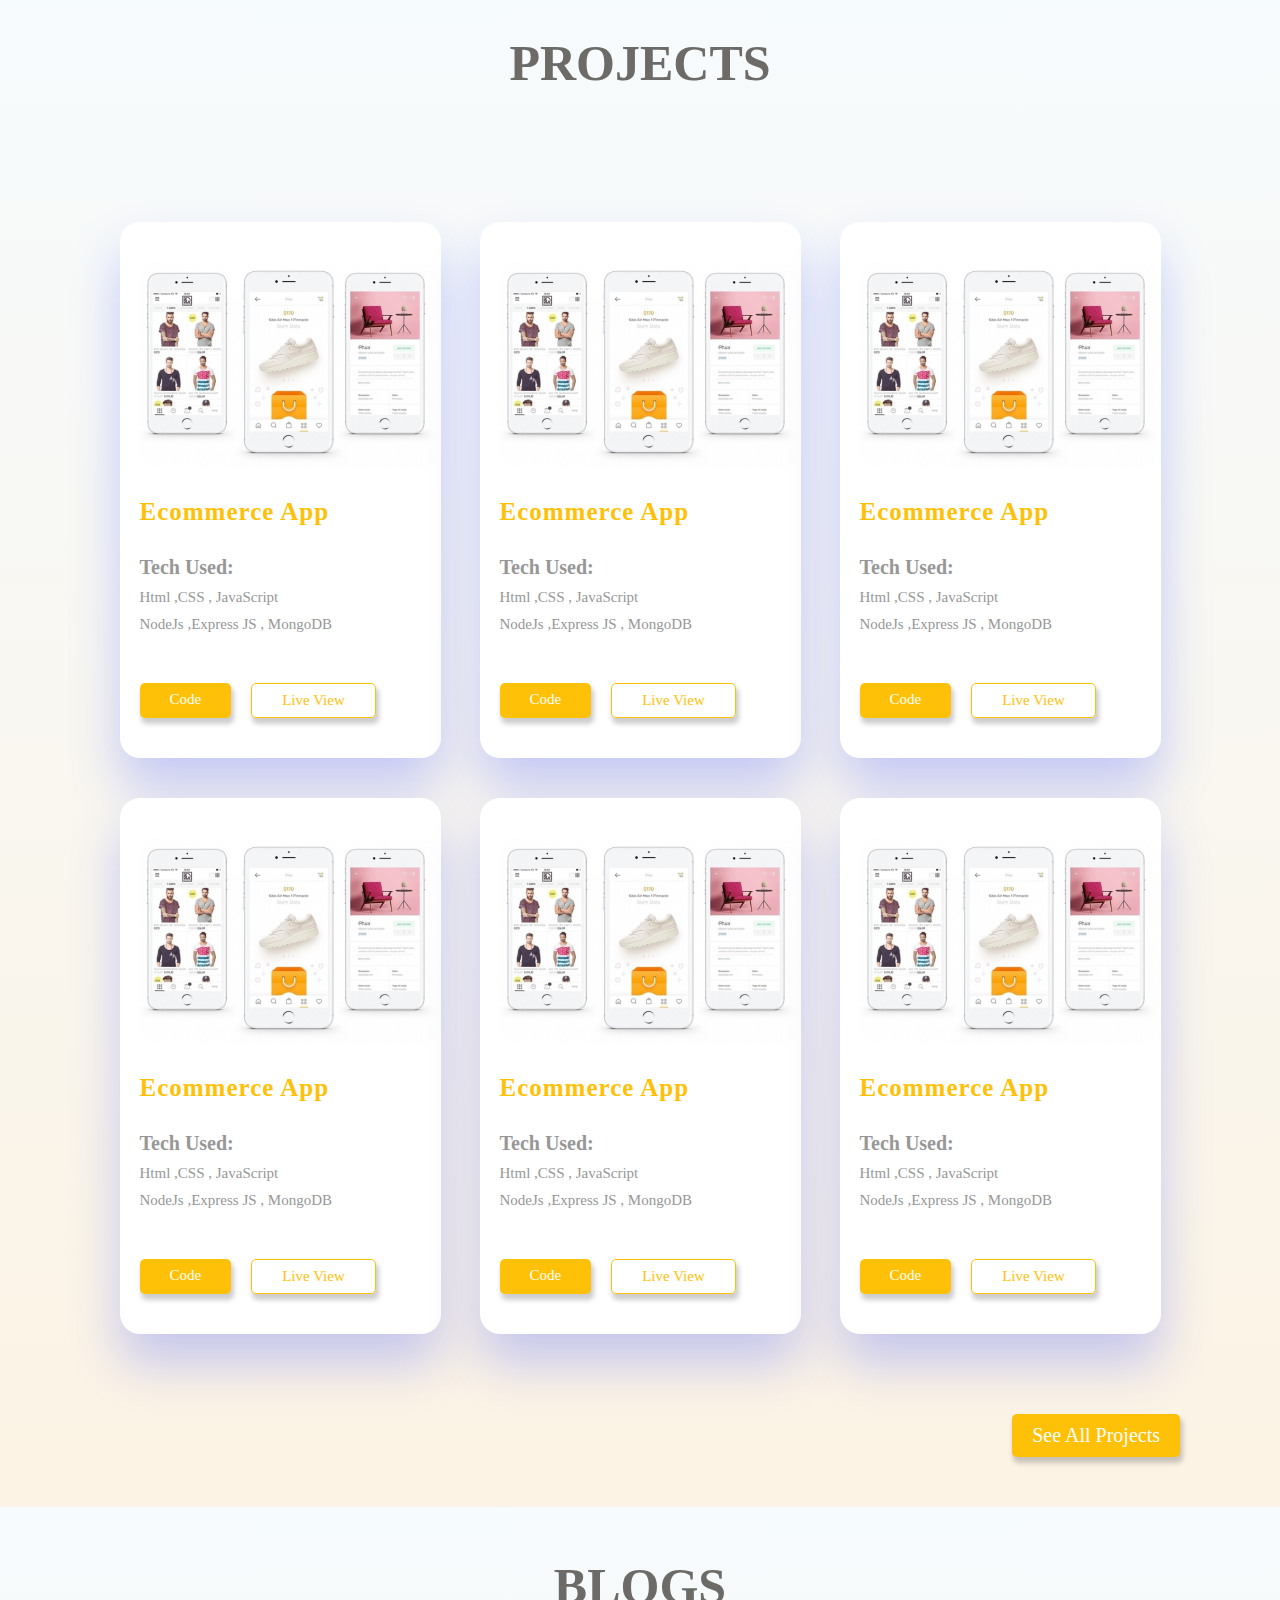
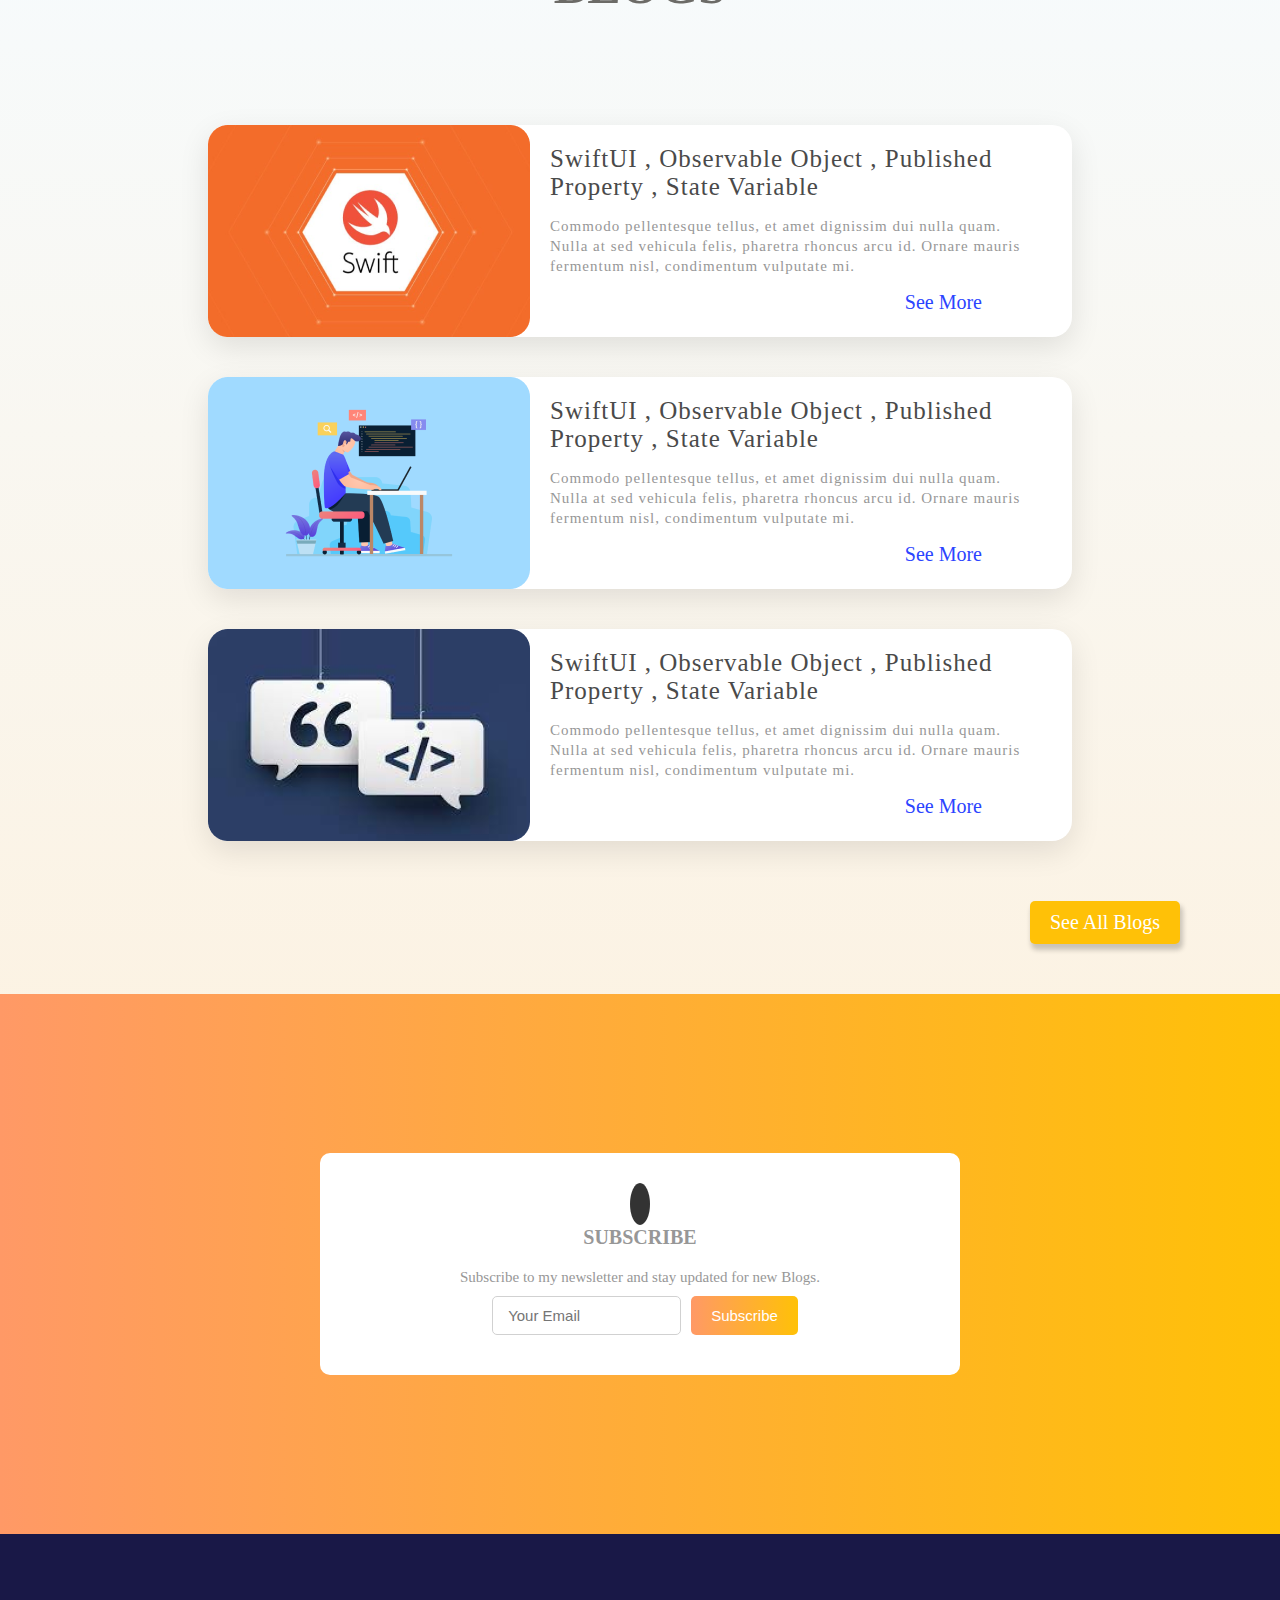
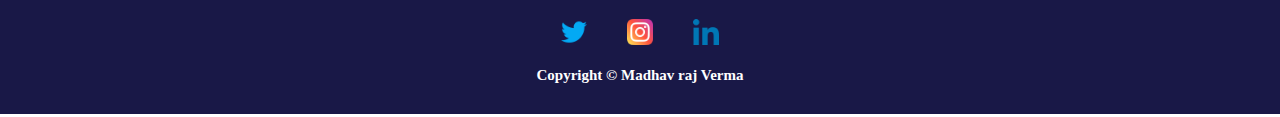
==== commit 7b57727b: "responsive index.html" ====
--- a/index.html
+++ b/index.html
@@ -14,12 +14,9 @@
 <body>
    <div class="container">
 
-        <!-- Navbar -->
-  
-        
-  <section class="section-1">
-    <!-- End of Menu -->
-    <div class="nav">
+  
+    <div class="nav-section">
+      <div class="nav">
         <div class="logo">
          <a href="" class="logo">MRV</a>
         </div>
@@ -28,8 +25,37 @@
           <a href="blog/blog.html" class="navlink">Blogs</a>
           <a href="projects/project.index.html" class="navlink">Projects</a>
           <a href="contactus/contact.html" class="navlink cta-btn">Contact Me</a>
+          <a href="javascript:void(0);" class="icon" onclick="myFunction()">
+            <i class="fa fa-bars"></i>
+          </a>
         </nav>
-      </div>
+        
+        <nav class="mobile-nav">
+          <div class="back">
+            <i class=" back-btn fas fa-times"></i>
+          </div>
+          <ul class="mobile-nav__items">
+              <li class="mobile-nav__item">
+                  <a href="packages/index.html">Blogs</a>
+              </li>
+              <li class="mobile-nav__item">
+                  <a href="customers/index.html">Projects</a>
+              </li>
+              <li class="mobile-nav__item mobile-nav__item--cta">
+                  <a href="start-hosting/index.html">Contact Me</a>
+              </li>
+          </ul>
+      </nav>
+  
+      </div>
+    </div>
+  
+   
+  <section class="section-1">
+
+    
+    <!-- End of Menu -->
+  
 
 
        <div class="section-hero">
@@ -237,7 +263,7 @@
     </div>
   </div>
   
-  <section class="blog-section">
+   <section class="blog-section">
     <h1 class="projects-heading">Blogs</h1>
     <div class="blogs">
       <div class="blog">
@@ -247,7 +273,7 @@
             SwiftUI , Observable Object , Published Property , State Variable 
            </div>
            <div class="subtile">
-            Lorem ipsum dolor sit amet, consectetur adipiscing elit. Adipiscing quam nisi cum non. Commodo pellentesque tellus, et amet dignissim dui nulla quam. Nulla at sed vehicula felis, pharetra rhoncus arcu id. Ornare mauris fermentum nisl, condimentum vulputate mi.
+            Commodo pellentesque tellus, et amet dignissim dui nulla quam. Nulla at sed vehicula felis, pharetra rhoncus arcu id. Ornare mauris fermentum nisl, condimentum vulputate mi.
            </div>
            <div class="see-all-btn">
              <a href="./blog/blog-1.html" class="sell-all">See More</a>
@@ -261,7 +287,7 @@
             SwiftUI , Observable Object , Published Property , State Variable 
            </div>
            <div class="subtile">
-            Lorem ipsum dolor sit amet, consectetur adipiscing elit. Adipiscing quam nisi cum non. Commodo pellentesque tellus, et amet dignissim dui nulla quam. Nulla at sed vehicula felis, pharetra rhoncus arcu id. Ornare mauris fermentum nisl, condimentum vulputate mi.
+           Commodo pellentesque tellus, et amet dignissim dui nulla quam. Nulla at sed vehicula felis, pharetra rhoncus arcu id. Ornare mauris fermentum nisl, condimentum vulputate mi.
            </div>
            <div class="see-all-btn">
              <a href="./blog/blog-1.html" class="sell-all">See More</a>
@@ -275,7 +301,7 @@
             SwiftUI , Observable Object , Published Property , State Variable 
            </div>
            <div class="subtile">
-            Lorem ipsum dolor sit amet, consectetur adipiscing elit. Adipiscing quam nisi cum non. Commodo pellentesque tellus, et amet dignissim dui nulla quam. Nulla at sed vehicula felis, pharetra rhoncus arcu id. Ornare mauris fermentum nisl, condimentum vulputate mi.
+             Commodo pellentesque tellus, et amet dignissim dui nulla quam. Nulla at sed vehicula felis, pharetra rhoncus arcu id. Ornare mauris fermentum nisl, condimentum vulputate mi.
            </div>
            <div class="see-all-btn">
              <a href="./blog/blog-1.html" class="sell-all">See More</a>
@@ -296,7 +322,7 @@
           <i class="fas fa-envelope"></i>
         </div>
         <h1>Subscribe</h1>
-        <p>Subscribe to my newsletter and stay updated for new Blogs.</p>
+        <p class = "subscribe-para">Subscribe to my newsletter and stay updated for new Blogs.</p>
       </div>
       <div class="form-input">
         <label for="email"></label>
--- a/main.css
+++ b/main.css
@@ -30,14 +30,22 @@
   /* Nav Section */
 
   .section-1 {
-      margin: 0 10rem;
-  }
+    margin: 0 10rem;
+      
+  }
+
+.nav-section {
+    width: 100vw;
+    margin: 0 10rem;
+    margin-left: 10rem;
+}
 
 .nav {
     display: flex;
-    justify-content:space-between;
+    justify-content:space-around;
     align-items:center;
     margin-top: 2rem;
+    flex-wrap: wrap;
 }
 
 .nav-bar {
@@ -114,4 +122,89 @@
     color: var(--white-color);
 }
 
-/* end of footer section */+/* end of footer section */
+
+.icon i {
+    font-size: 3rem;
+    color:#FFC107;
+    display: none;
+}
+
+
+.mobile-nav {
+    display: none;
+    position: fixed;
+    z-index: 101;
+    top: 0;
+    right: 0;
+    background: white;
+    width: 40%;
+    height: 100vh;
+    transition: all .5s;
+  }
+  
+  .mobile-nav__items {
+    width: 90%;
+    height: 40%;
+    list-style: none;
+    margin: 0 auto;
+    padding: 0;
+    display: flex;
+    flex-direction: column;
+    justify-content: center;
+    gap:2rem;
+    align-items: center;
+  }
+  
+  .mobile-nav__item {
+    margin: 1rem 0;
+    
+  }
+  
+  .mobile-nav__item a {
+    font-size:1.6rem;
+    font-weight: 800;
+    text-transform:uppercase;
+    color:#FFC107;
+    text-decoration: none;
+    transition :all .5s; 
+  }
+
+  .back {
+      padding:2rem 4rem;
+  }
+
+  .back i {
+      font-size:4rem;
+      cursor: pointer;
+  }
+
+
+  /* responsive */
+
+  @media (max-width: 500px) {
+    html {
+      font-size: 55%;
+    }
+    
+  }
+  
+
+  @media (max-width: 850px) {
+    html {
+      font-size: 55%;
+    }
+
+    .icon i {
+        display: block;
+    }
+
+    .navlink{
+        display:none;
+    }
+
+    .nav-bar{
+        gap:1rem;
+    }
+  }
+  --- a/style.css
+++ b/style.css
@@ -6,6 +6,7 @@
     display:flex;
     justify-content:space-between;
     gap:2rem;
+    width:100%;
     /* align-items:center; */
 }
 
@@ -17,7 +18,9 @@
     gap:2rem;
 }
 
-.hero-image {
+.hero-image { 
+    display: flex;
+    justify-content: center;
     -webkit-animation: mover 2s infinite  alternate;
     animation: mover 2s infinite  alternate;
 }
@@ -420,13 +423,54 @@
 
 /* Responsive */
 @media (max-width: 1200px) {
-  */
+    .img-hero {
+        width:90%;
+    }
+    .intro {
+        font-size:3rem;
+        color:#47466C;
+    }
+    .name {
+        font-size:5rem;
+        color:var(--primary-color);
+    }
+    .about {
+        font-size:1.5rem;
+        color:#979797;
+    }
+
+.download-cv-btn{
+    margin-top:4rem;
+    font-size:1.5rem;
+    text-transform:uppercase;
+    padding:1.3rem 3rem;
+    background-color:var(--primary-color);
+    color: var(--white-color);
+    border-radius: .5rem;
+    box-shadow: 2px 5px 5px 1px rgba(0, 0, 0, 0.2);
+    transition: all .2s;
+}
   }
   
   @media (max-width: 800px) {  
     .progress-bar {
       width: 50rem;
     }
+    .img-hero {
+        width:70%;
+    }
+    .intro {
+        font-size:2rem;
+        color:#47466C;
+    }
+    .name {
+        font-size:4rem;
+        color:var(--primary-color);
+    }
+    .about {
+        font-size:1.5rem;
+        color:#979797;
+    }
   }
   
   @media (max-width: 600px) {
@@ -438,8 +482,7 @@
     .section-2-heading {
       margin-bottom: 10rem;
     }
-  
-  
+
  
   }
   
@@ -462,5 +505,85 @@
       width: 40rem;
     }
   }
+
+  @media (max-width: 450px) {
+    html {
+      font-size: 35%;
+      overflow-x: hidden;
+    }  
+
+    .section-hero {
+        flex-direction: column;
+        align-items:center;
+        gap:10rem;
+    }
+
+    .hero-item {
+        flex-direction: column;
+        align-items:center;
+    }
+
+      .intro {
+          font-size:1.5rem;
+          color:#47466C;
+      }
+      .name {
+          font-size:4rem;
+          color:var(--primary-color);
+      }
+      .about {
+          font-size:1.5rem;
+          color:#979797;
+      }
+
+      .project-card {
+        padding-top: 6rem;
+        padding-bottom: 6rem;
+        padding-left: 3rem;   
+    }
+    .blogs {
+        display: flex;
+        flex-direction: column;
+        align-items:center;
+        gap:4rem;
+    }
+    
+    .blog {
+        flex-direction: column;
+    }
+    .blog-heading {
+        margin-left:2rem;
+    }
+    
+    .title {
+        font-size:2rem;
+    }
+    
+    .subtile {
+        font-size:1.5rem;
+    }
+
+      
+      .sell-all {
+          font-size:2.5rem;
+         
+      }
+
+      .form-input {
+        flex-direction: column;
+        align-items: center; 
+    }
+
+    .subscribe-para{
+        text-align: center;
+    }
+
+    input {
+        width: 80%;
+    }
+    
+    
+
+  }
   /* End of Responsive */
   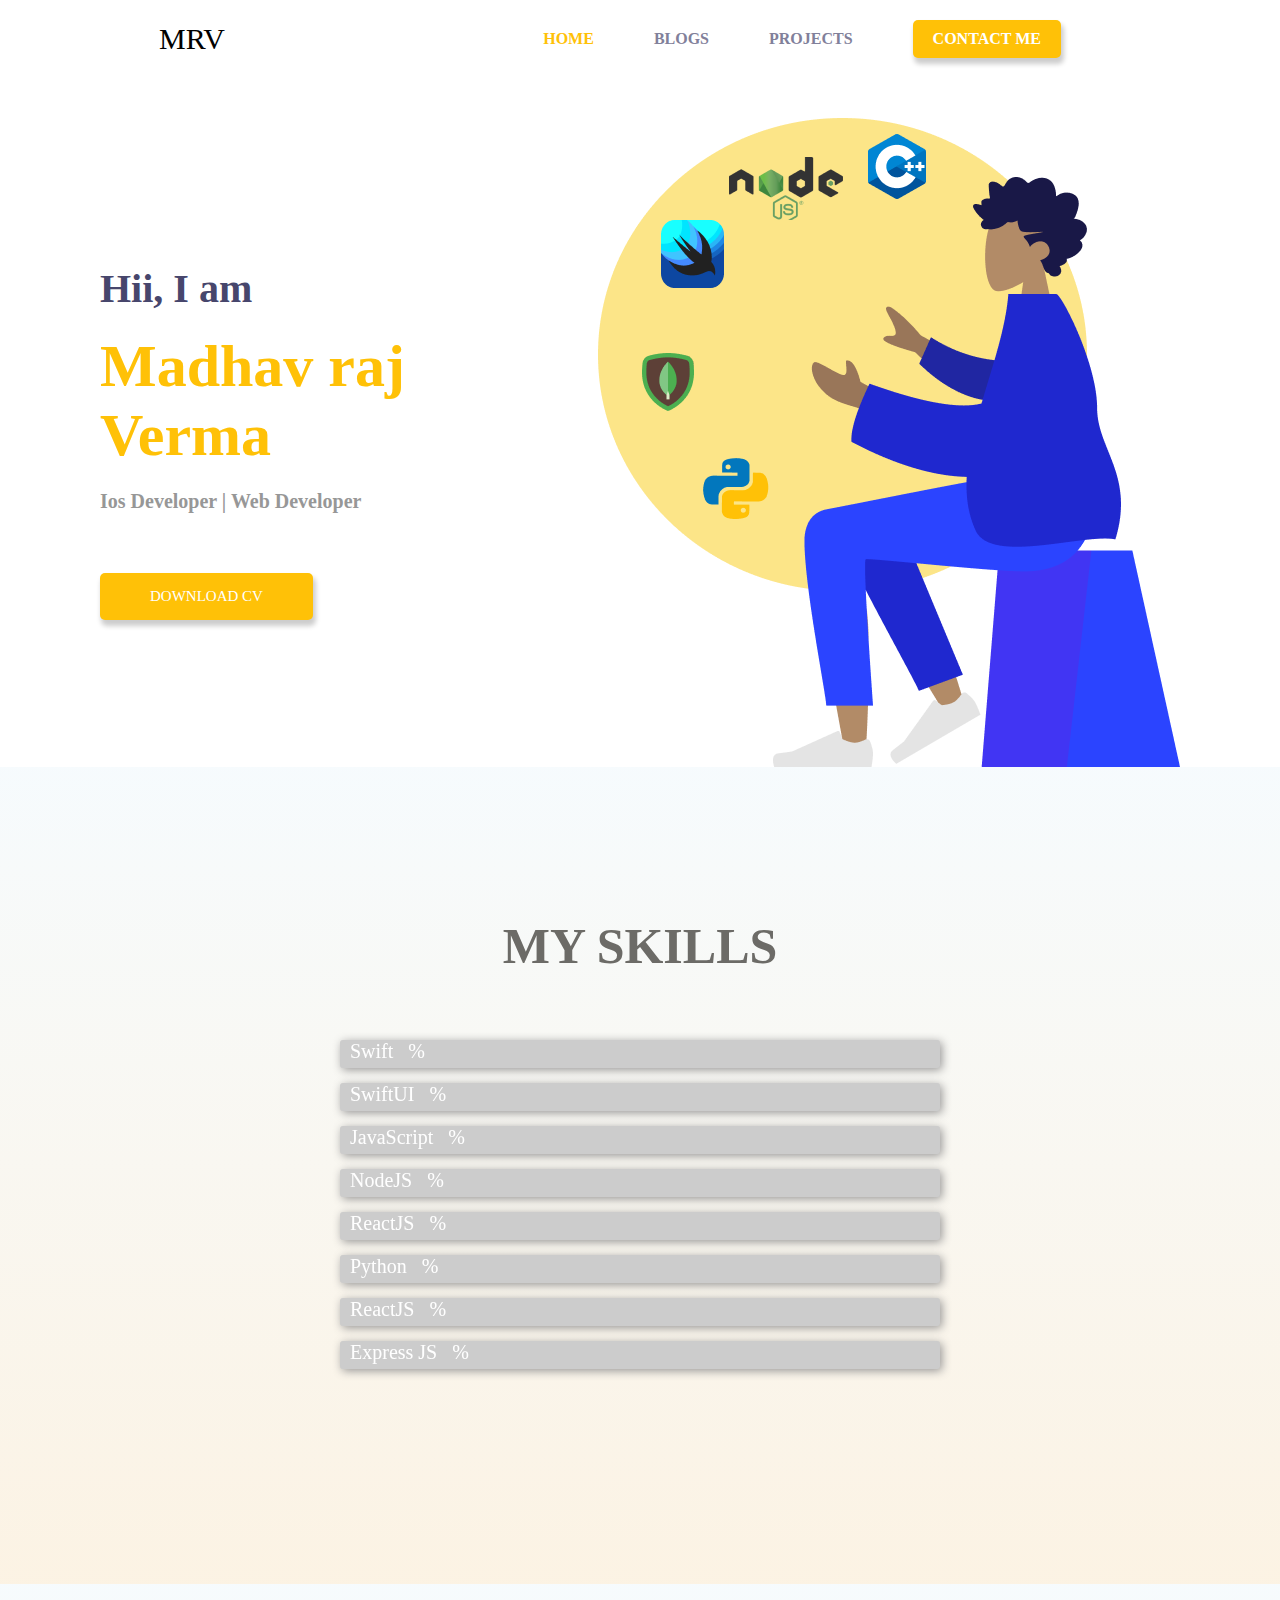
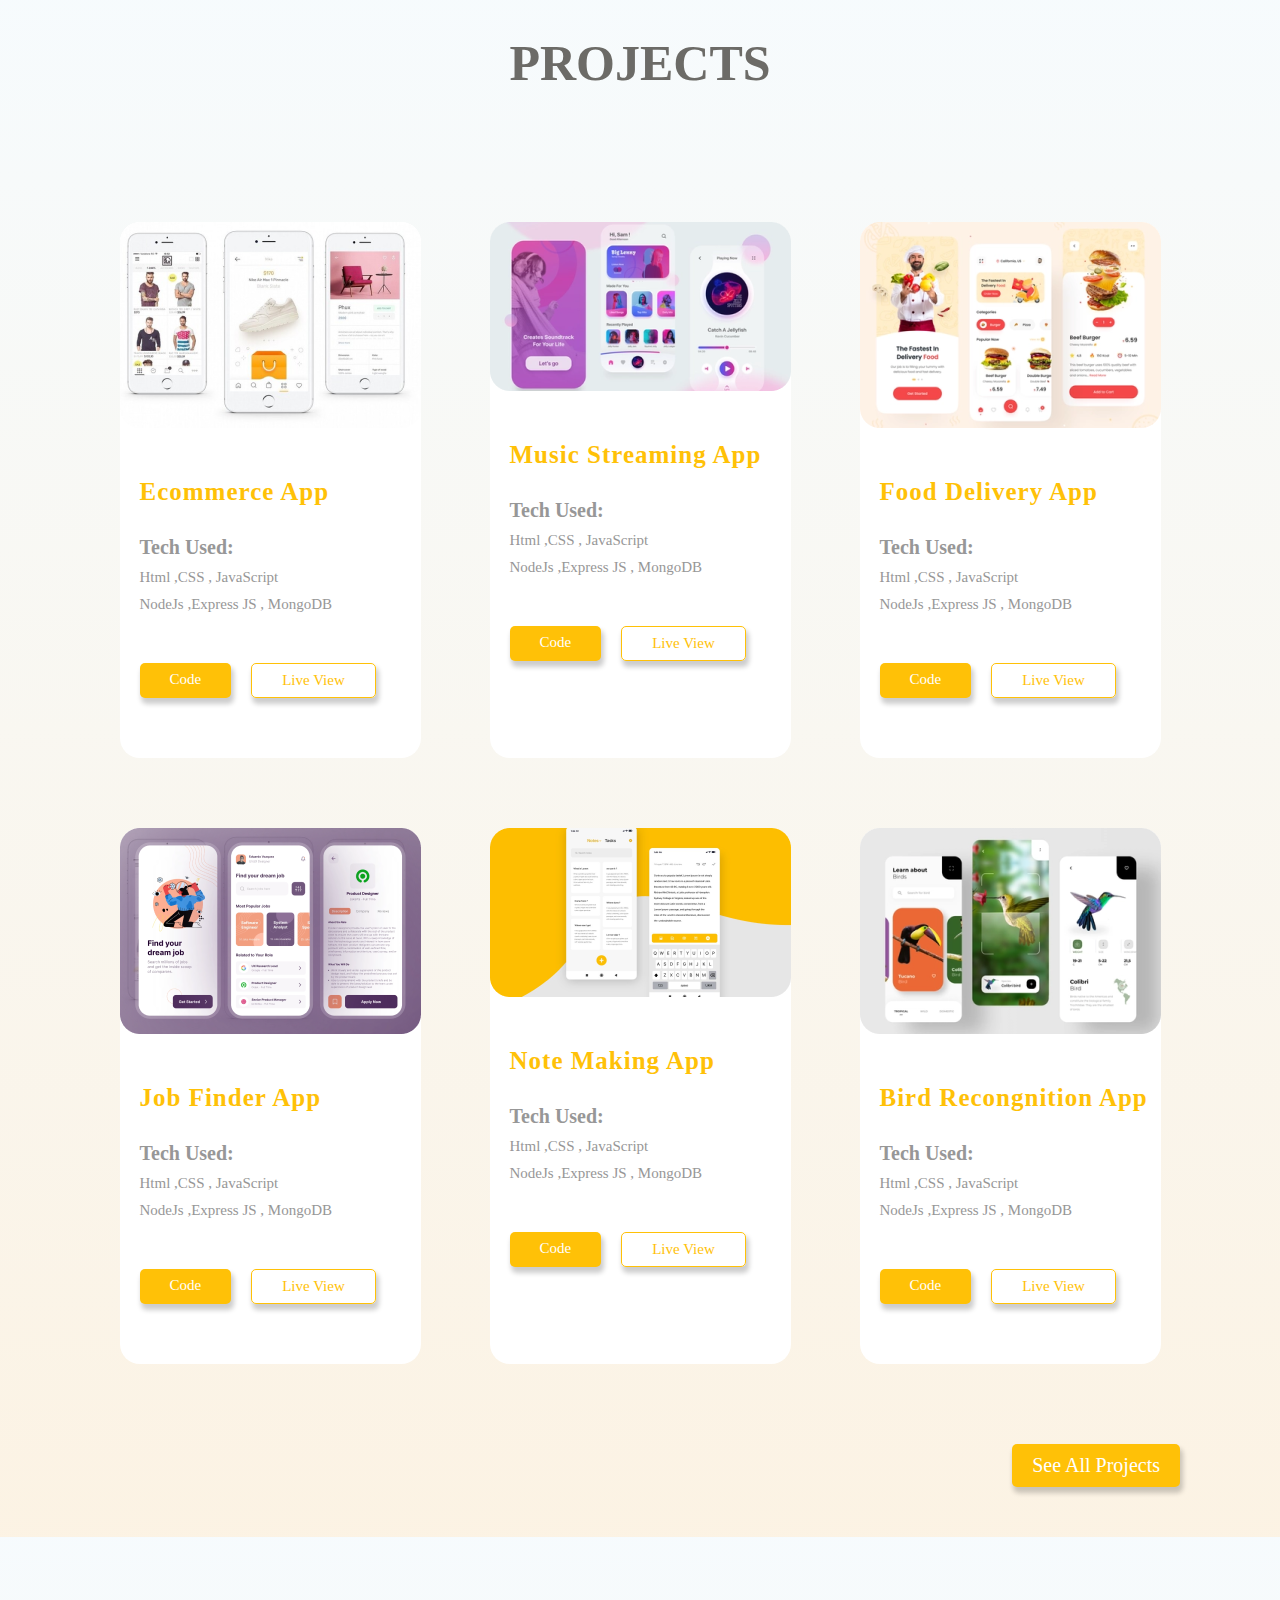
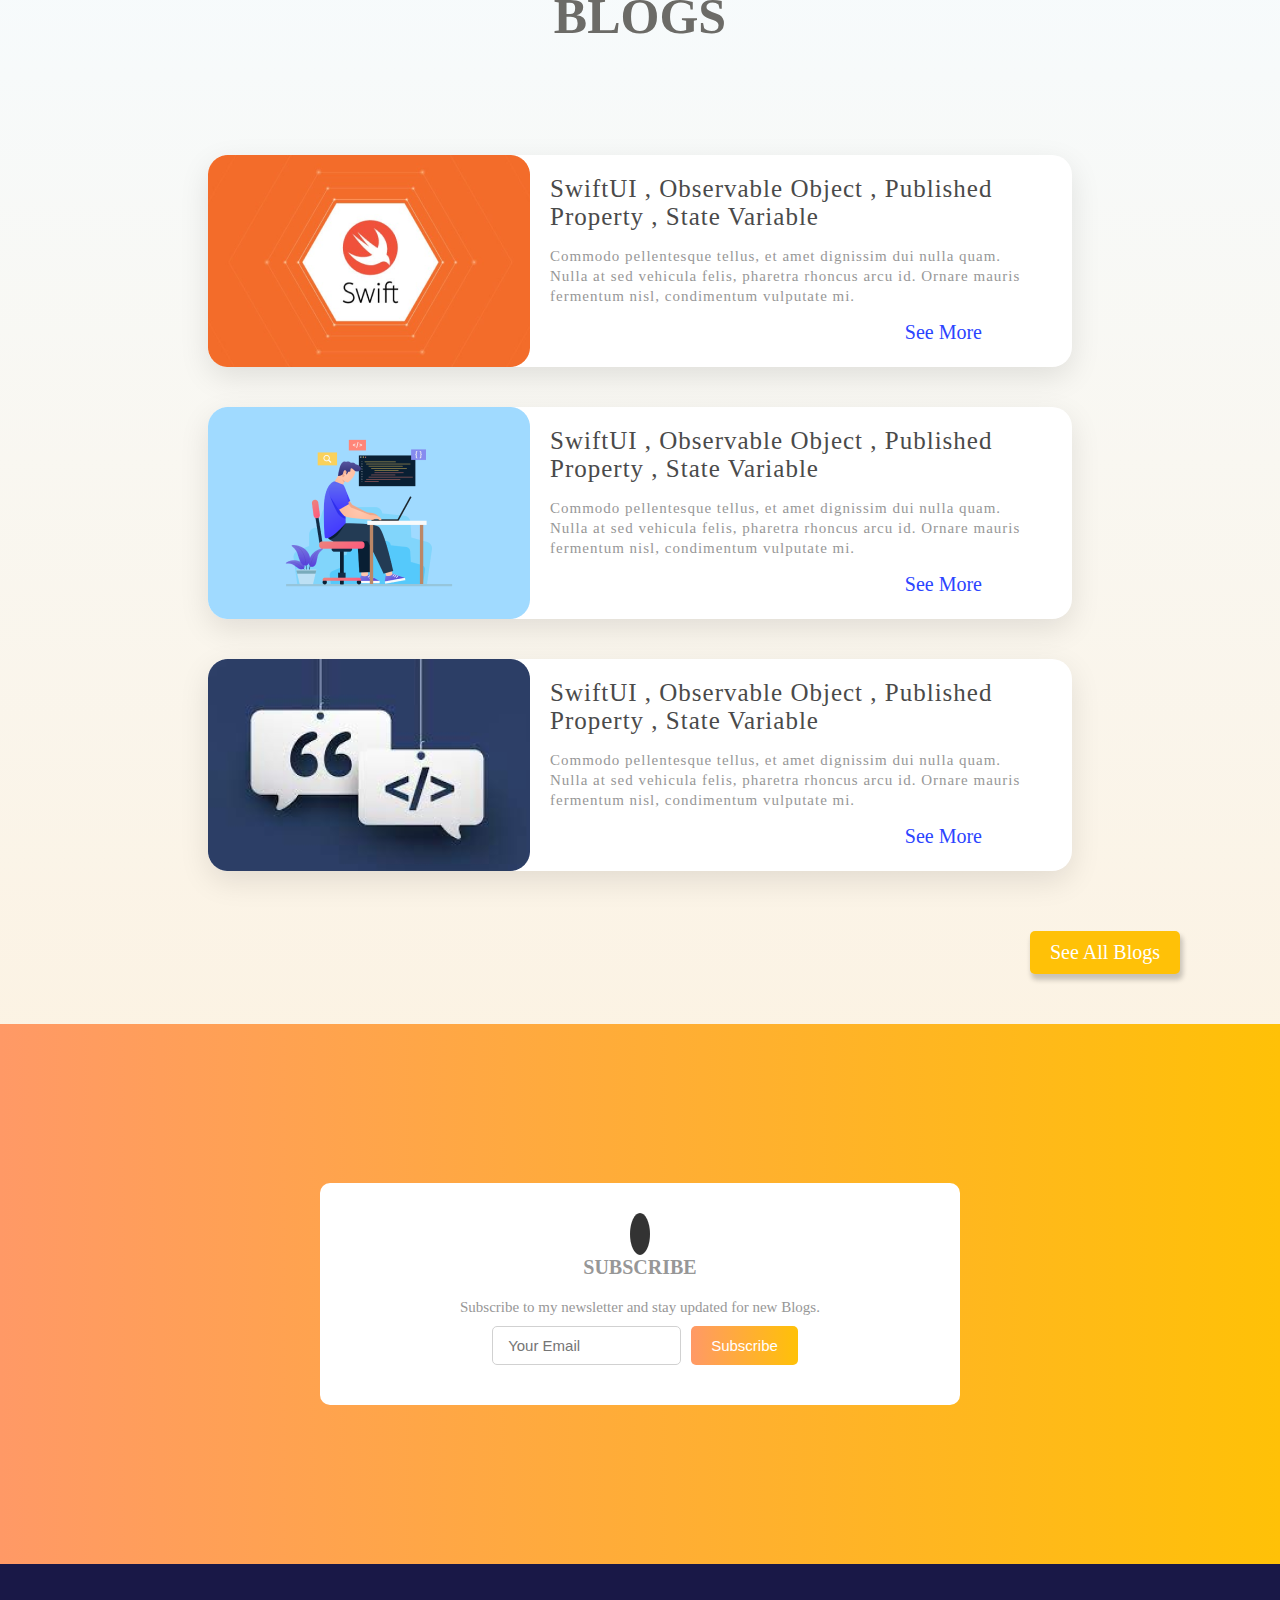
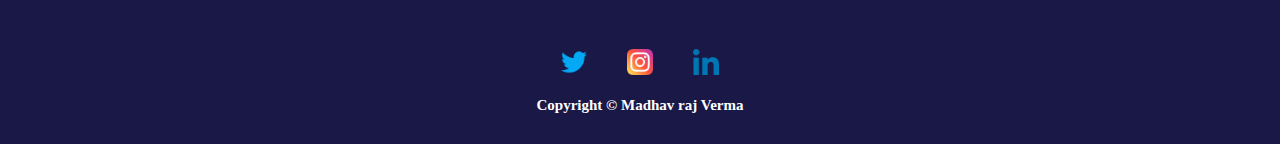
==== commit f855d64c: "images updated in project-sections" ====
--- a/index.html
+++ b/index.html
@@ -36,13 +36,13 @@
           </div>
           <ul class="mobile-nav__items">
               <li class="mobile-nav__item">
-                  <a href="packages/index.html">Blogs</a>
+                  <a href="blog/blog.html">Blogs</a>
               </li>
               <li class="mobile-nav__item">
-                  <a href="customers/index.html">Projects</a>
+                  <a href="projects/project.index.html">Projects</a>
               </li>
               <li class="mobile-nav__item mobile-nav__item--cta">
-                  <a href="start-hosting/index.html">Contact Me</a>
+                  <a href="contactus/contact.html">Contact Me</a>
               </li>
           </ul>
       </nav>
@@ -63,7 +63,7 @@
                <h2 class="intro">Hii, I am</h2>
                <h1 class="name">Madhav raj Verma</h1>
                <h2 class="about">Ios Developer | Web Developer</h2>
-               <a href="" class="download-cv-btn">Download CV</a>
+               <a href="https://docs.google.com/document/d/e/2PACX-1vTqyggIq5WikDetlIMBKsAVf3kL_UAp78lJUdZN0f3xg52vJvkZk6UiinQPmNGyMI8BD4XBHo79uzlt/pub" class="download-cv-btn">Download CV</a>
            </div>
            <div class="hero-image">
                <img src="images/heroImage.png" class ='img-hero' alt="">
@@ -143,118 +143,130 @@
     <div class="projects">
       <div class="project-card">
         <img src="images/ecommrce.png" alt="">
-         <h2 class="project-name">
-           Ecommerce App
+        <div class="project-details">
+          <h2 class="project-name">
+            Ecommerce App
+          </h2>
+          <div class="techUsed">
+           <h2>
+             Tech Used:
+           </h2>
+           <ul class = "tech-list">
+             <li>Html ,CSS , JavaScript</li>
+             <li>NodeJs ,Express JS , MongoDB</li>
+           </ul>
+          </div>
+          <div class="project-btns">
+            <a href="" class="code-btn">Code</a>
+            <a href="" class="live-view-btn">Live View</a>
+          </div>
+        </div>
+      </div>
+      <div class="project-card">
+        <img src="images/pro-music.png" alt="">
+        <div class="project-details">
+          <h2 class="project-name">
+            Music Streaming App
+          </h2>
+          <div class="techUsed">
+           <h2>
+             Tech Used:
+           </h2>
+           <ul class = "tech-list">
+             <li>Html ,CSS , JavaScript</li>
+             <li>NodeJs ,Express JS , MongoDB</li>
+           </ul>
+          </div>
+          <div class="project-btns">
+            <a href="" class="code-btn">Code</a>
+            <a href="" class="live-view-btn">Live View</a>
+          </div>
+        </div>
+      </div>
+      <div class="project-card">
+        <img src="images/pro-food.png" alt="">
+       <div class="project-details">
+        <h2 class="project-name">
+          Food Delivery App
+        </h2>
+        <div class="techUsed">
+         <h2>
+           Tech Used:
          </h2>
-         <div class="techUsed">
-          <h2>
-            Tech Used:
+         <ul class = "tech-list">
+           <li>Html ,CSS , JavaScript</li>
+           <li>NodeJs ,Express JS , MongoDB</li>
+         </ul>
+        </div>
+        <div class="project-btns">
+          <a href="" class="code-btn">Code</a>
+          <a href="" class="live-view-btn">Live View</a>
+        </div>
+       </div>
+      </div>
+
+      <div class="project-card">
+        <img src="images/pro-jobfinder.png" alt="">
+        <div class="project-details">
+          <h2 class="project-name">
+            Job Finder App
           </h2>
-          <ul class = "tech-list">
-            <li>Html ,CSS , JavaScript</li>
-            <li>NodeJs ,Express JS , MongoDB</li>
-          </ul>
-         </div>
-         <div class="project-btns">
-           <a href="" class="code-btn">Code</a>
-           <a href="" class="live-view-btn">Live View</a>
-         </div>
-      </div>
-      <div class="project-card">
-        <img src="images/ecommrce.png" alt="">
-         <h2 class="project-name">
-           Ecommerce App
+          <div class="techUsed">
+           <h2>
+             Tech Used:
+           </h2>
+           <ul class = "tech-list">
+             <li>Html ,CSS , JavaScript</li>
+             <li>NodeJs ,Express JS , MongoDB</li>
+           </ul>
+          </div>
+          <div class="project-btns">
+            <a href="" class="code-btn">Code</a>
+            <a href="" class="live-view-btn">Live View</a>
+          </div>
+        </div>
+      </div>
+      <div class="project-card">
+        <img src="images/pro-notes.png" alt="">
+<div class="project-details">
+  <h2 class="project-name">
+    Note Making App
+  </h2>
+  <div class="techUsed">
+   <h2>
+     Tech Used:
+   </h2>
+   <ul class = "tech-list">
+     <li>Html ,CSS , JavaScript</li>
+     <li>NodeJs ,Express JS , MongoDB</li>
+   </ul>
+  </div>
+  <div class="project-btns">
+    <a href="" class="code-btn">Code</a>
+    <a href="" class="live-view-btn">Live View</a>
+  </div>
+</div>
+      </div>
+      <div class="project-card">
+        <img src="images/pro-birrd.png" alt="">
+      <div class="project-details">
+        <h2 class="project-name">
+          Bird Recongnition App
+        </h2>
+        <div class="techUsed">
+         <h2>
+           Tech Used:
          </h2>
-         <div class="techUsed">
-          <h2>
-            Tech Used:
-          </h2>
-          <ul class = "tech-list">
-            <li>Html ,CSS , JavaScript</li>
-            <li>NodeJs ,Express JS , MongoDB</li>
-          </ul>
-         </div>
-         <div class="project-btns">
-           <a href="" class="code-btn">Code</a>
-           <a href="" class="live-view-btn">Live View</a>
-         </div>
-      </div>
-      <div class="project-card">
-        <img src="images/ecommrce.png" alt="">
-         <h2 class="project-name">
-           Ecommerce App
-         </h2>
-         <div class="techUsed">
-          <h2>
-            Tech Used:
-          </h2>
-          <ul class = "tech-list">
-            <li>Html ,CSS , JavaScript</li>
-            <li>NodeJs ,Express JS , MongoDB</li>
-          </ul>
-         </div>
-         <div class="project-btns">
-           <a href="" class="code-btn">Code</a>
-           <a href="" class="live-view-btn">Live View</a>
-         </div>
-      </div>
-
-      <div class="project-card">
-        <img src="images/ecommrce.png" alt="">
-         <h2 class="project-name">
-           Ecommerce App
-         </h2>
-         <div class="techUsed">
-          <h2>
-            Tech Used:
-          </h2>
-          <ul class = "tech-list">
-            <li>Html ,CSS , JavaScript</li>
-            <li>NodeJs ,Express JS , MongoDB</li>
-          </ul>
-         </div>
-         <div class="project-btns">
-           <a href="" class="code-btn">Code</a>
-           <a href="" class="live-view-btn">Live View</a>
-         </div>
-      </div>
-      <div class="project-card">
-        <img src="images/ecommrce.png" alt="">
-         <h2 class="project-name">
-           Ecommerce App
-         </h2>
-         <div class="techUsed">
-          <h2>
-            Tech Used:
-          </h2>
-          <ul class = "tech-list">
-            <li>Html ,CSS , JavaScript</li>
-            <li>NodeJs ,Express JS , MongoDB</li>
-          </ul>
-         </div>
-         <div class="project-btns">
-           <a href="" class="code-btn">Code</a>
-           <a href="" class="live-view-btn">Live View</a>
-         </div>
-      </div>
-      <div class="project-card">
-        <img src="images/ecommrce.png" alt="">
-         <h2 class="project-name">
-           Ecommerce App
-         </h2>
-         <div class="techUsed">
-          <h2>
-            Tech Used:
-          </h2>
-          <ul class = "tech-list">
-            <li>Html ,CSS , JavaScript</li>
-            <li>NodeJs ,Express JS , MongoDB</li>
-          </ul>
-         </div>
-         <div class="project-btns">
-           <a href="" class="code-btn">Code</a>
-           <a href="" class="live-view-btn">Live View</a>
-         </div>
+         <ul class = "tech-list">
+           <li>Html ,CSS , JavaScript</li>
+           <li>NodeJs ,Express JS , MongoDB</li>
+         </ul>
+        </div>
+        <div class="project-btns">
+          <a href="" class="code-btn">Code</a>
+          <a href="" class="live-view-btn">Live View</a>
+        </div>
+      </div>
       </div>
     </div>
   
@@ -322,7 +334,7 @@
           <i class="fas fa-envelope"></i>
         </div>
         <h1>Subscribe</h1>
-        <p class = "subscribe-para">Subscribe to my newsletter and stay updated for new Blogs.</p>
+        <p class = subscribe-para>Subscribe to my newsletter and stay updated for new Blogs.</p>
       </div>
       <div class="form-input">
         <label for="email"></label>
@@ -351,5 +363,6 @@
 
    </div>
    <script src="index.js"></script>
+    <script src="progress-bar.js"></script>
 </body>
 </html>--- a/main.css
+++ b/main.css
@@ -29,8 +29,13 @@
 
   /* Nav Section */
 
+  .container {
+    width: 100vw;
+  }
+
   .section-1 {
     margin: 0 10rem;
+    
       
   }
 
--- a/style.css
+++ b/style.css
@@ -148,24 +148,30 @@
 .projects {
     display:flex;
     justify-content:space-around;
+    gap:3rem;
     flex-wrap: wrap;
 
 }
 
 .project-card {
-    /* width:26%;   */
     display:flex;
     flex-direction: column;
     gap:3rem;
     background-color: white;
-    padding-top: 4rem;
+    border-radius: 20px;
+     margin:2rem 0;
+    transition : all .5s;
+   
+}
+
+.project-details {
+    display:flex;
+    flex-direction: column;
+    gap:3rem;
     padding-bottom: 4rem;
     padding-left: 2rem;
-    box-shadow: 0px 30px 50px rgba(43, 68, 255, 0.25);
-    border-radius: 20px;
       margin:2rem 0;
     transition : all .5s;
-   
 }
 
 .project-card:hover {
@@ -524,11 +530,11 @@
     }
 
       .intro {
-          font-size:1.5rem;
+          font-size:2rem;
           color:#47466C;
       }
       .name {
-          font-size:4rem;
+          font-size:4.5rem;
           color:var(--primary-color);
       }
       .about {
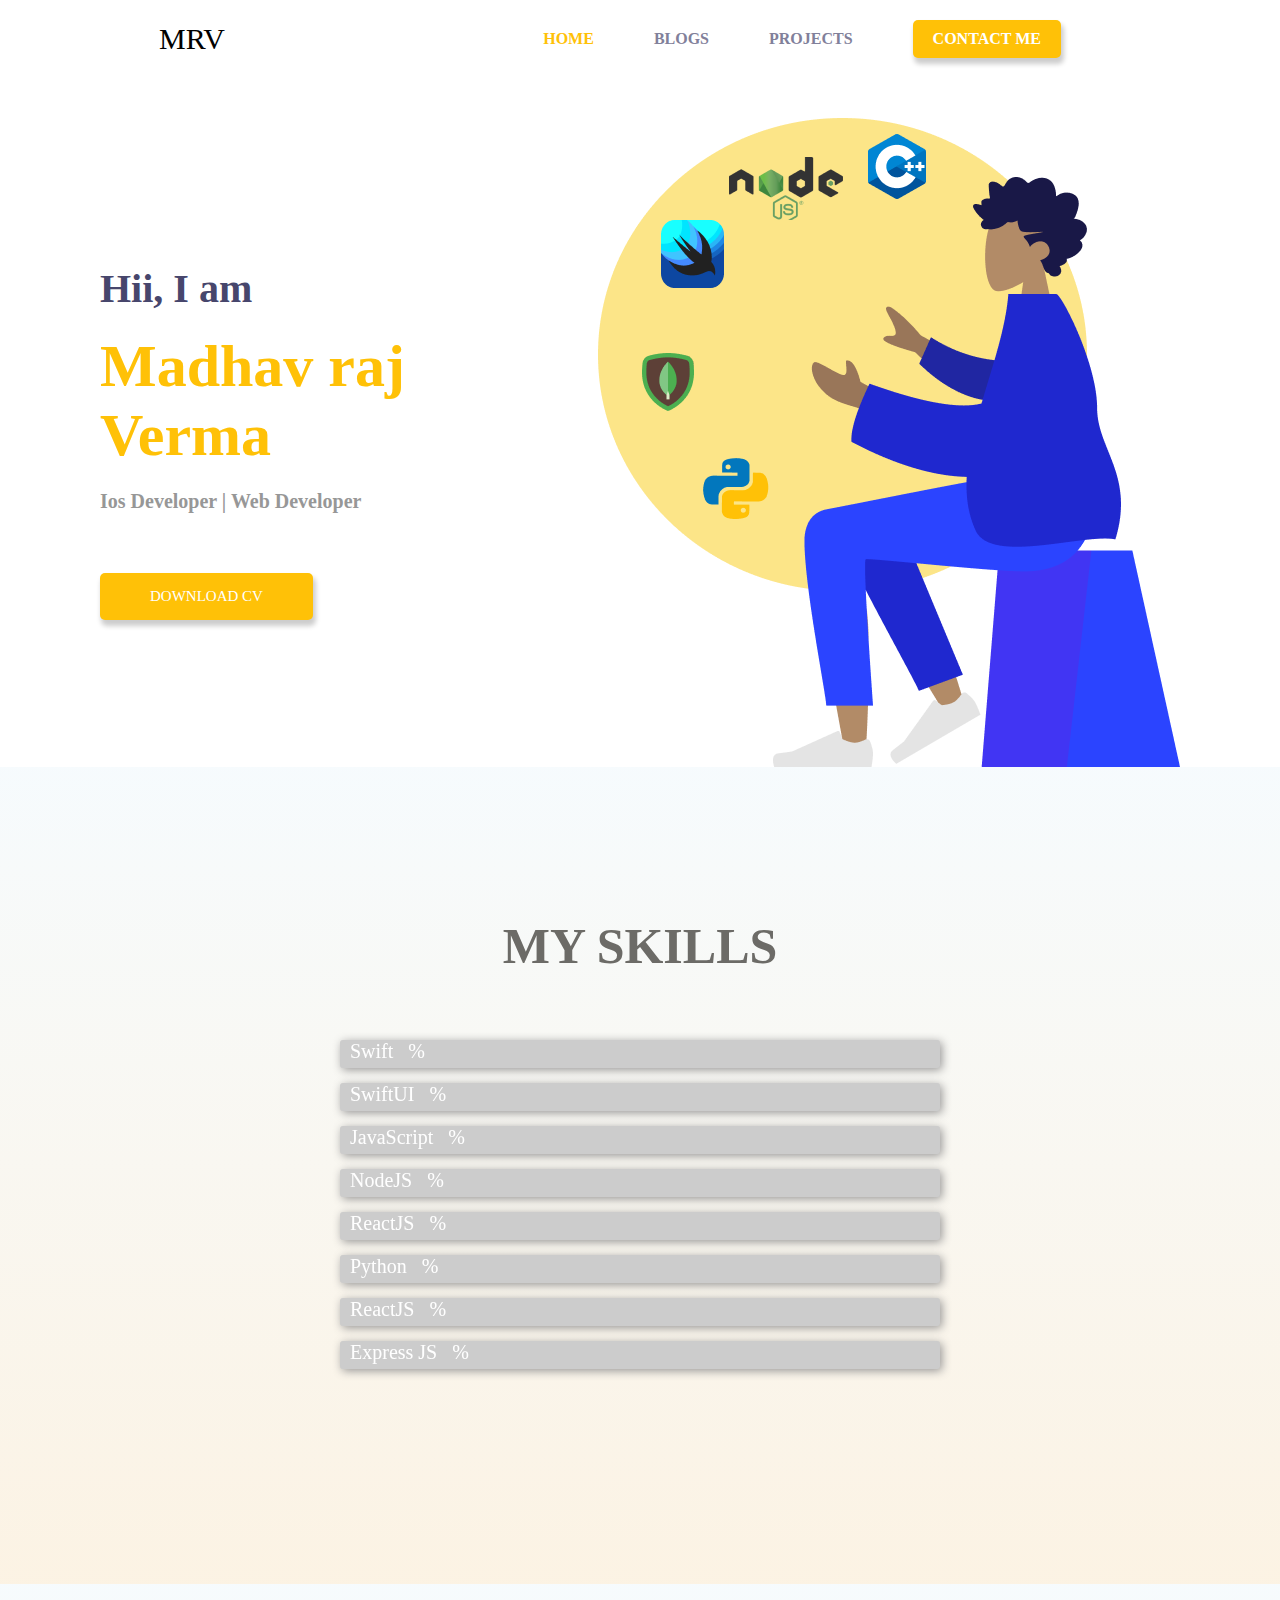
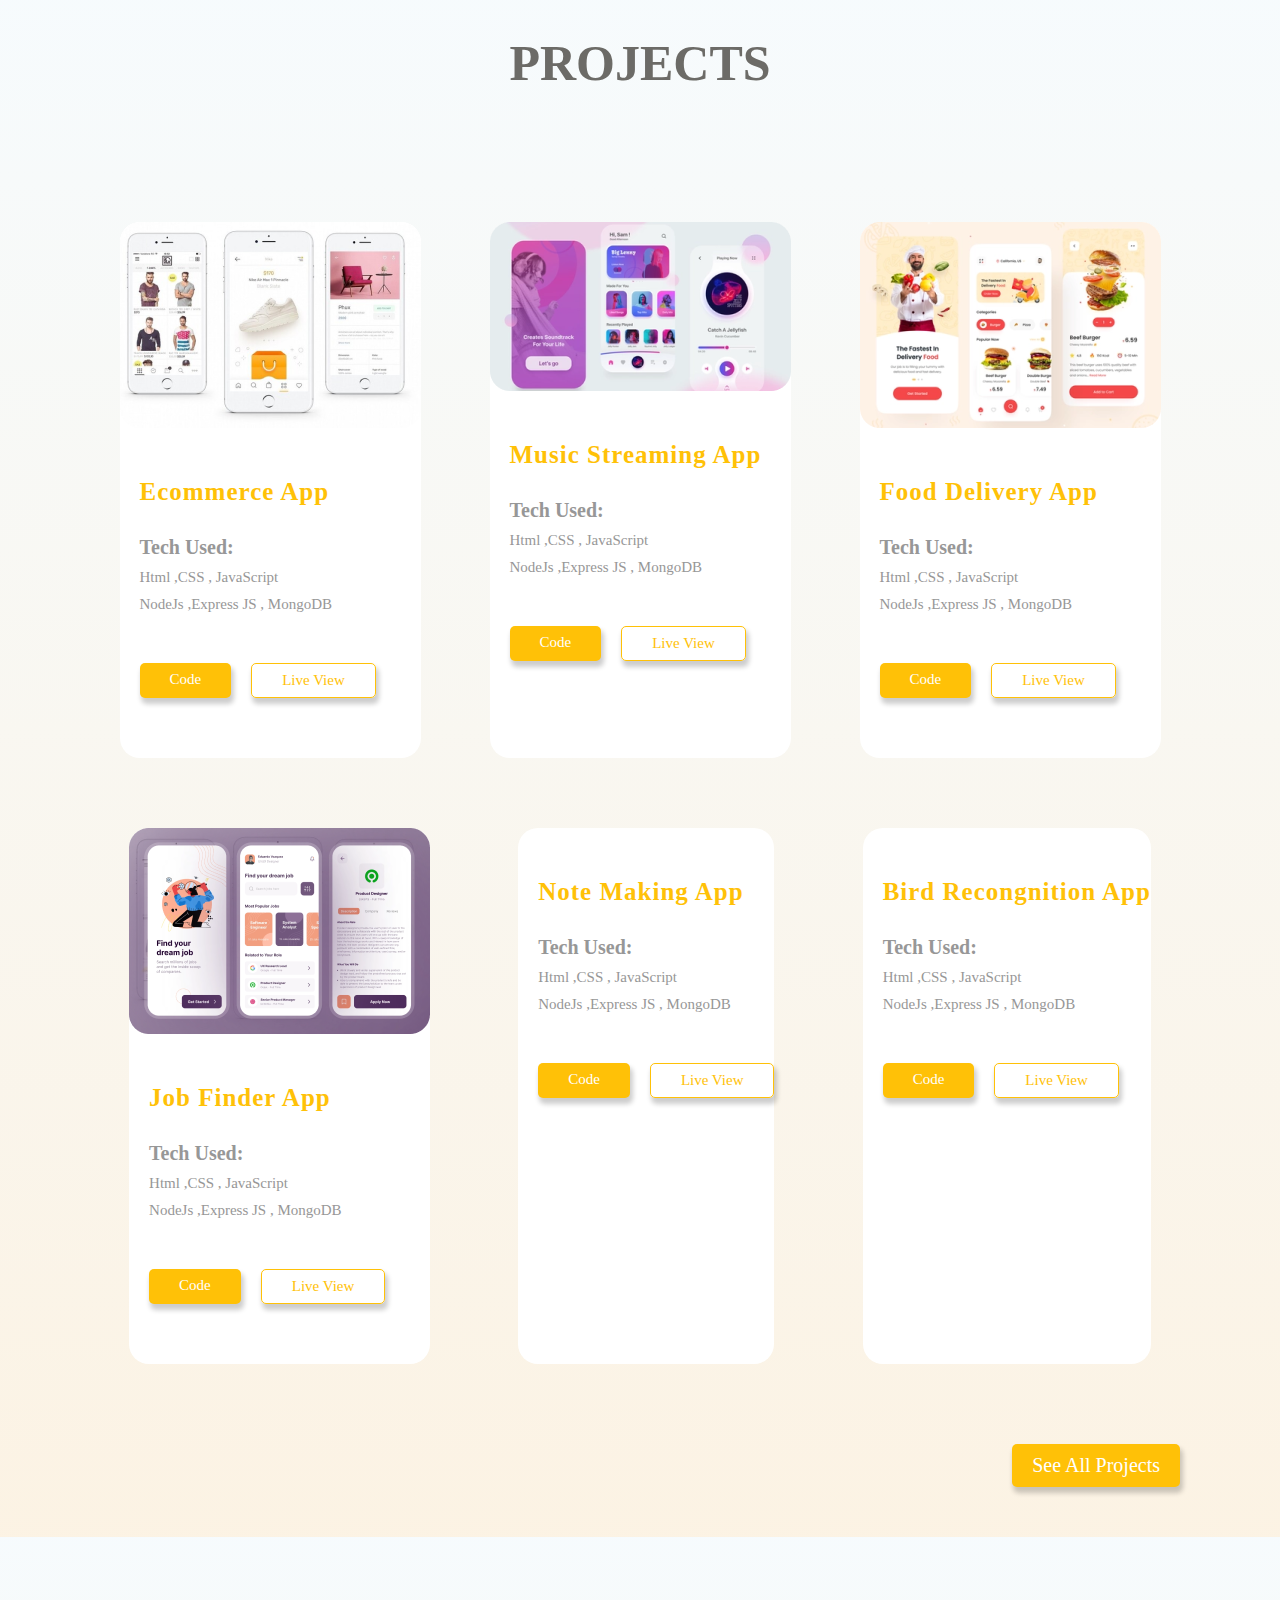
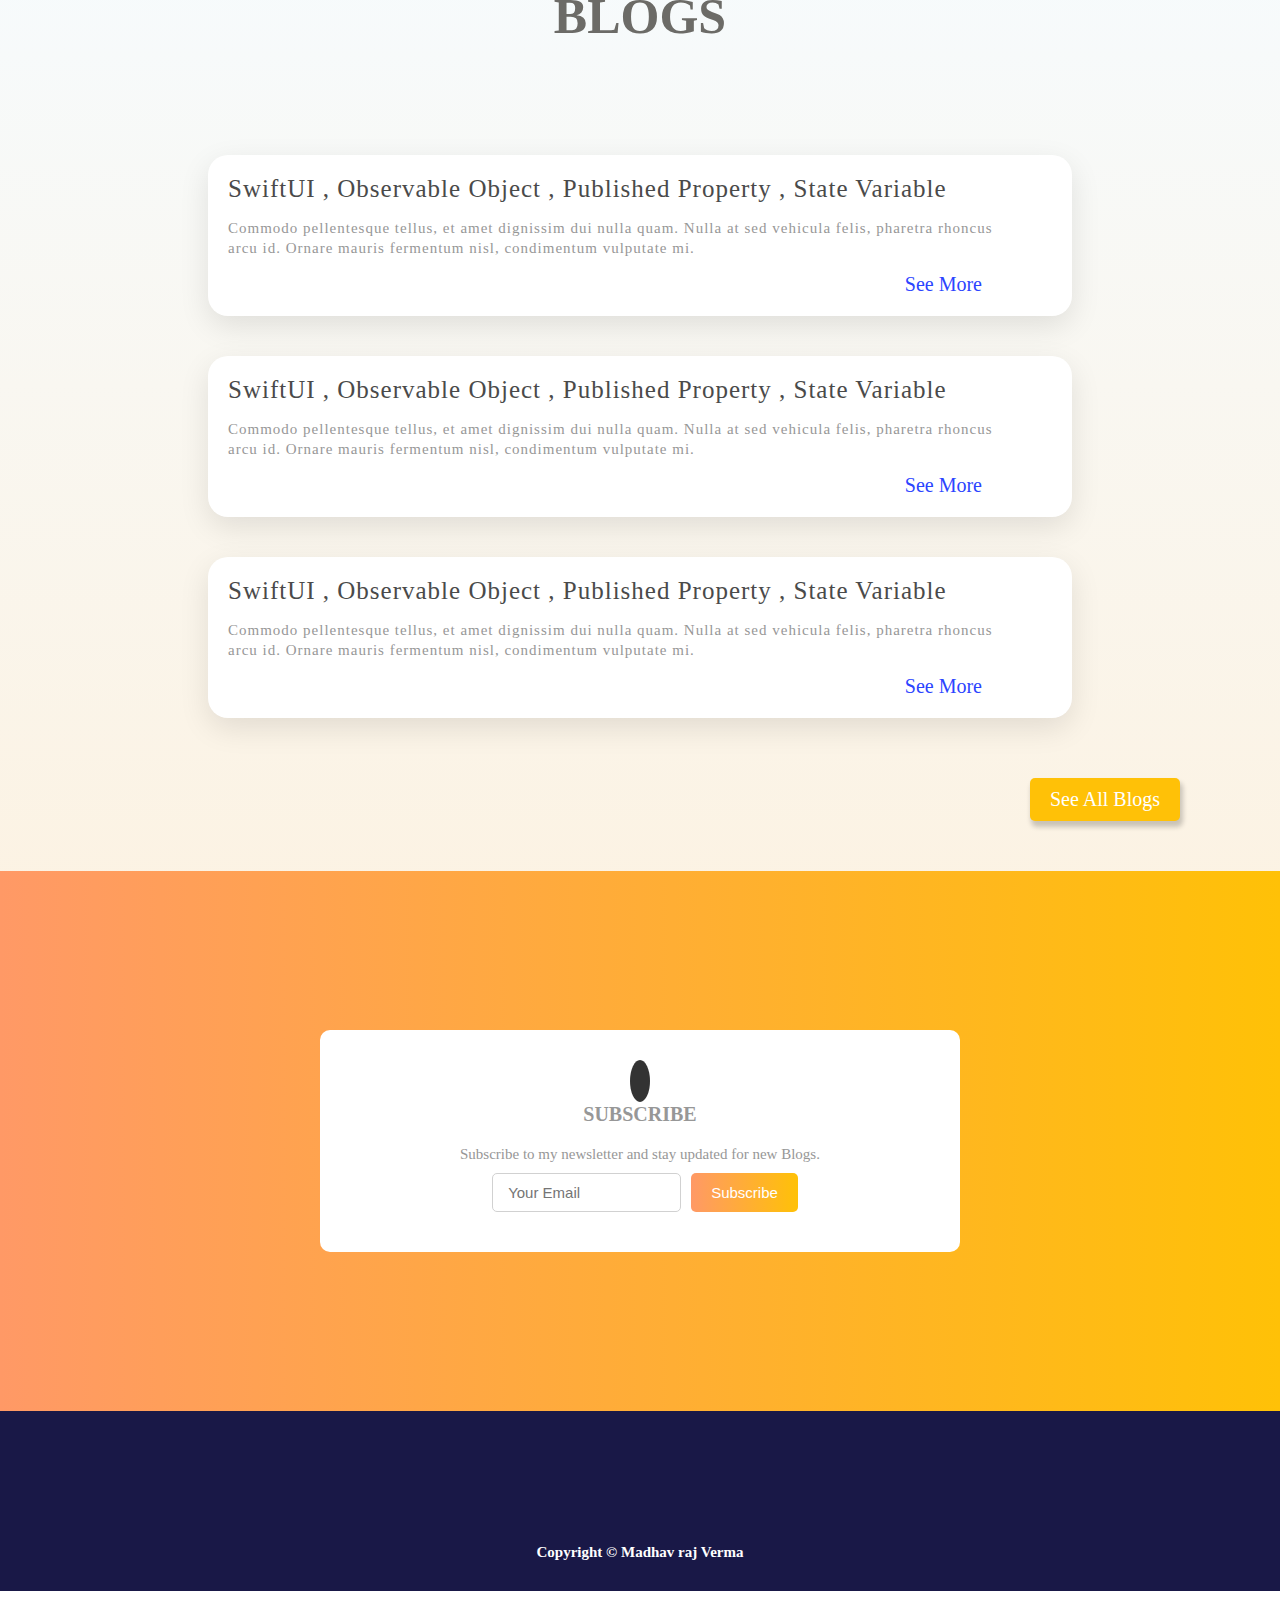
==== commit 55306fd8: "new update" ====
--- a/index.html
+++ b/index.html
@@ -157,7 +157,7 @@
            </ul>
           </div>
           <div class="project-btns">
-            <a href="" class="code-btn">Code</a>
+            <a href="https://github.com/madhavrajverma/Food-Delivery-App" class="code-btn">Code</a>
             <a href="" class="live-view-btn">Live View</a>
           </div>
         </div>
@@ -178,7 +178,7 @@
            </ul>
           </div>
           <div class="project-btns">
-            <a href="" class="code-btn">Code</a>
+            <a href="https://github.com/madhavrajverma/Food-Delivery-App" class="code-btn">Code</a>
             <a href="" class="live-view-btn">Live View</a>
           </div>
         </div>
@@ -199,7 +199,7 @@
          </ul>
         </div>
         <div class="project-btns">
-          <a href="" class="code-btn">Code</a>
+          <a href="https://github.com/madhavrajverma/Food-Delivery-App" class="code-btn">Code</a>
           <a href="" class="live-view-btn">Live View</a>
         </div>
        </div>
@@ -221,7 +221,7 @@
            </ul>
           </div>
           <div class="project-btns">
-            <a href="" class="code-btn">Code</a>
+            <a href="https://github.com/madhavrajverma/Job-Finder-APP" class="code-btn">Code</a>
             <a href="" class="live-view-btn">Live View</a>
           </div>
         </div>
@@ -242,7 +242,7 @@
    </ul>
   </div>
   <div class="project-btns">
-    <a href="" class="code-btn">Code</a>
+    <a href="https://github.com/madhavrajverma/GeekSynergy" class="code-btn">Code</a>
     <a href="" class="live-view-btn">Live View</a>
   </div>
 </div>
@@ -263,7 +263,7 @@
          </ul>
         </div>
         <div class="project-btns">
-          <a href="" class="code-btn">Code</a>
+          <a href="https://github.com/madhavrajverma/GeekSynergy" class="code-btn">Code</a>
           <a href="" class="live-view-btn">Live View</a>
         </div>
       </div>
--- a/style.css
+++ b/style.css
@@ -457,8 +457,37 @@
     transition: all .2s;
 }
   }
-  
-  @media (max-width: 800px) {  
+
+  @media (max-width: 1200px) {
+    
+    .blog {
+        flex-direction: row;
+        width:100%;
+        /* height:20rem; */
+    }
+    .blog img {
+        width:30rem;
+    }
+    .blog-heading {
+        margin-left:2.4rem;
+    }
+    
+    .title {
+        font-size:2rem;
+    }
+    
+    .subtile {
+        font-size:1.5rem;
+    }
+
+      
+      .sell-all {
+          font-size:1.8rem;
+         
+      }
+  }
+  
+  @media (max-width: 1000px) {  
     .progress-bar {
       width: 50rem;
     }
@@ -477,9 +506,46 @@
         font-size:1.5rem;
         color:#979797;
     }
-  }
-  
-  @media (max-width: 600px) {
+    .blogs {
+        display: flex;
+        flex-direction: column;
+        align-items:center;
+        gap:4rem;
+    }
+    
+    .blog {
+        flex-direction: row;
+        width:100%;
+        /* height:20rem; */
+    }
+    .blog img {
+        width:30rem;
+    }
+    .blog-heading {
+        margin-left:2rem;
+    }
+    
+    .title {
+        font-size:1.5rem;
+    }
+    
+    .subtile {
+        font-size:1.3rem;
+    }
+
+      
+      .sell-all {
+          font-size:1.5rem;
+         
+      }
+  }
+  
+  @media (max-width: 700px) {
+
+
+  .section-heading {
+    font-size:4rem;
+  }
 
     .section-2 {
       padding: 10rem;
@@ -489,15 +555,82 @@
       margin-bottom: 10rem;
     }
 
- 
-  }
-  
-  @media (max-width: 500px) {
-    html {
-      font-size: 55%;
-    }
-  }
-  
+    .section-hero {
+        flex-direction: column;
+        align-items:center;
+        gap:10rem;
+    }
+
+    .hero-item {
+        flex-direction: column;
+        align-items:center;
+    }
+
+      .intro {
+          font-size:3rem;
+          color:#47466C;
+      }
+      .name {
+          font-size:5rem;
+          color:var(--primary-color);
+          text-align: center;
+      }
+      .about {
+          font-size:1.8rem;
+          color:#979797;
+      }
+    .blogs {
+        display: flex;
+        flex-direction: column;
+        align-items:center;
+        gap:4rem;
+    }
+    
+    .blog {
+        flex-direction: column;
+        width:80%;
+       
+    }
+    .blog img {
+        width: 100%;
+    }
+    .blog-heading {
+        margin-left:2rem;
+    }
+    
+    .title {
+        font-size:2rem;
+    }
+    
+    .subtile {
+        font-size:1.5rem;
+    }
+
+    .see-all-btn {
+        display: flex;
+    }
+      
+      .sell-all {
+          
+          font-size:2rem;
+         
+      }
+
+
+
+      .form-input {
+        flex-direction: column;
+        align-items: center; 
+    }
+
+    .subscribe-para{
+        text-align: center;
+    }
+
+    input {
+        width: 80%;
+    }
+}     
   @media (max-width: 450px) {
     html {
       font-size: 45%;
@@ -512,7 +645,7 @@
     }
   }
 
-  @media (max-width: 450px) {
+  @media (max-width: 480px) {
     html {
       font-size: 35%;
       overflow-x: hidden;
@@ -534,19 +667,14 @@
           color:#47466C;
       }
       .name {
-          font-size:4.5rem;
+          font-size:4.8rem;
           color:var(--primary-color);
+          text-align: center;
       }
       .about {
-          font-size:1.5rem;
+          font-size:1.8rem;
           color:#979797;
       }
-
-      .project-card {
-        padding-top: 6rem;
-        padding-bottom: 6rem;
-        padding-left: 3rem;   
-    }
     .blogs {
         display: flex;
         flex-direction: column;
@@ -556,6 +684,7 @@
     
     .blog {
         flex-direction: column;
+        width:60%;
     }
     .blog-heading {
         margin-left:2rem;
@@ -569,9 +698,8 @@
         font-size:1.5rem;
     }
 
-      
       .sell-all {
-          font-size:2.5rem;
+          font-size:1.4rem;
          
       }
 
@@ -588,7 +716,6 @@
         width: 80%;
     }
     
-    
 
   }
   /* End of Responsive */
